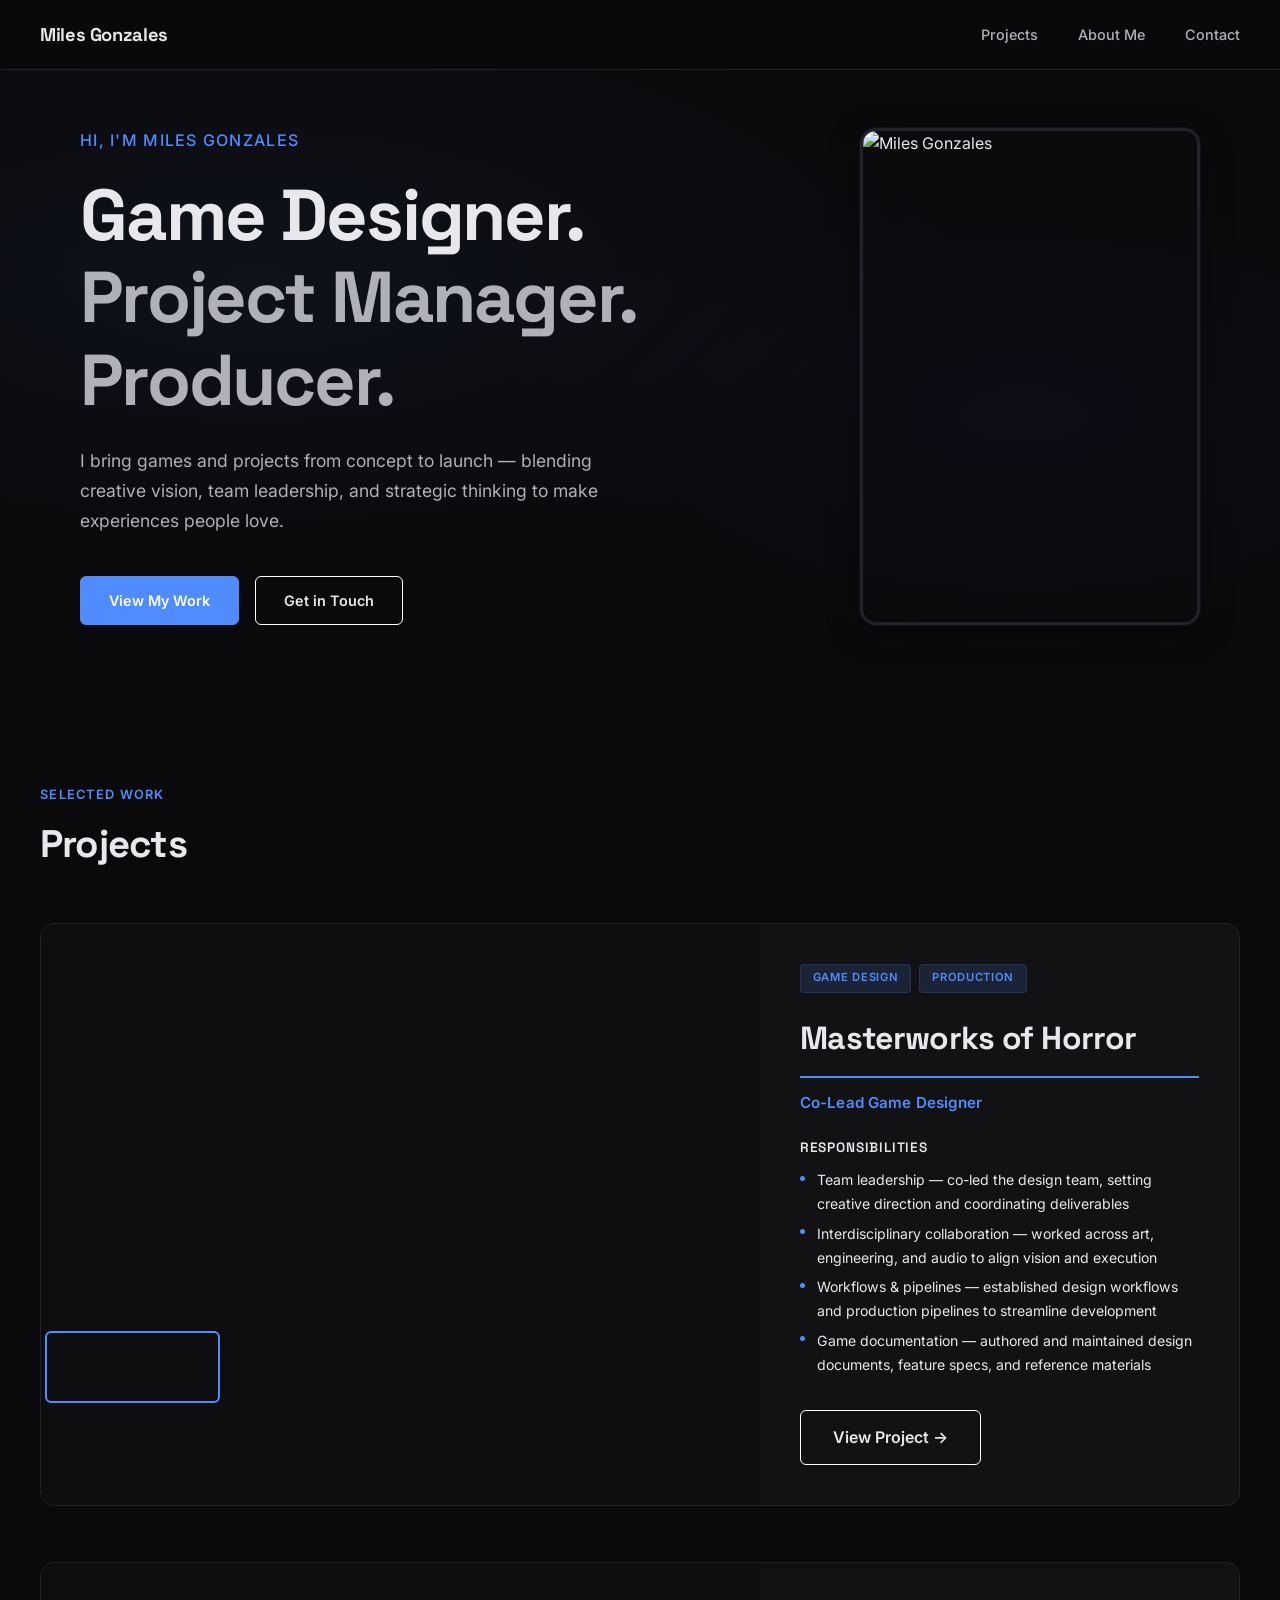
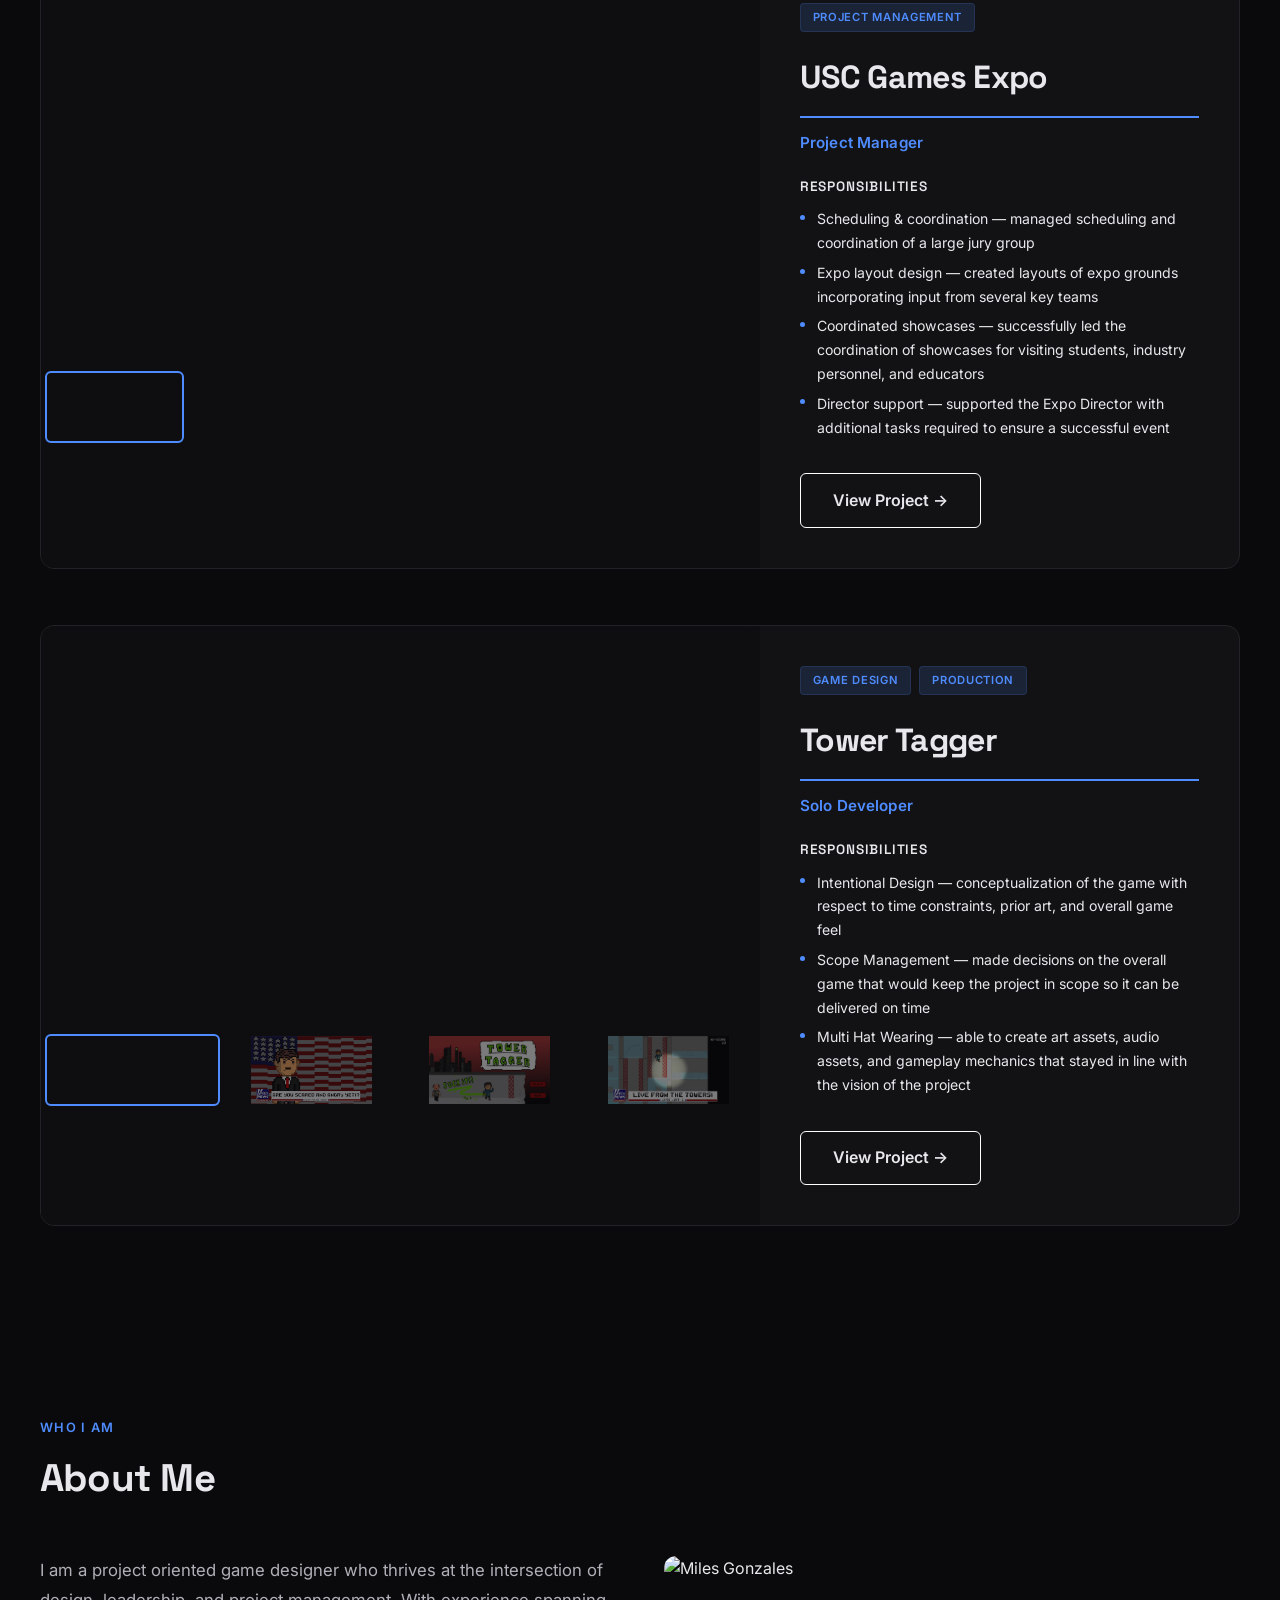
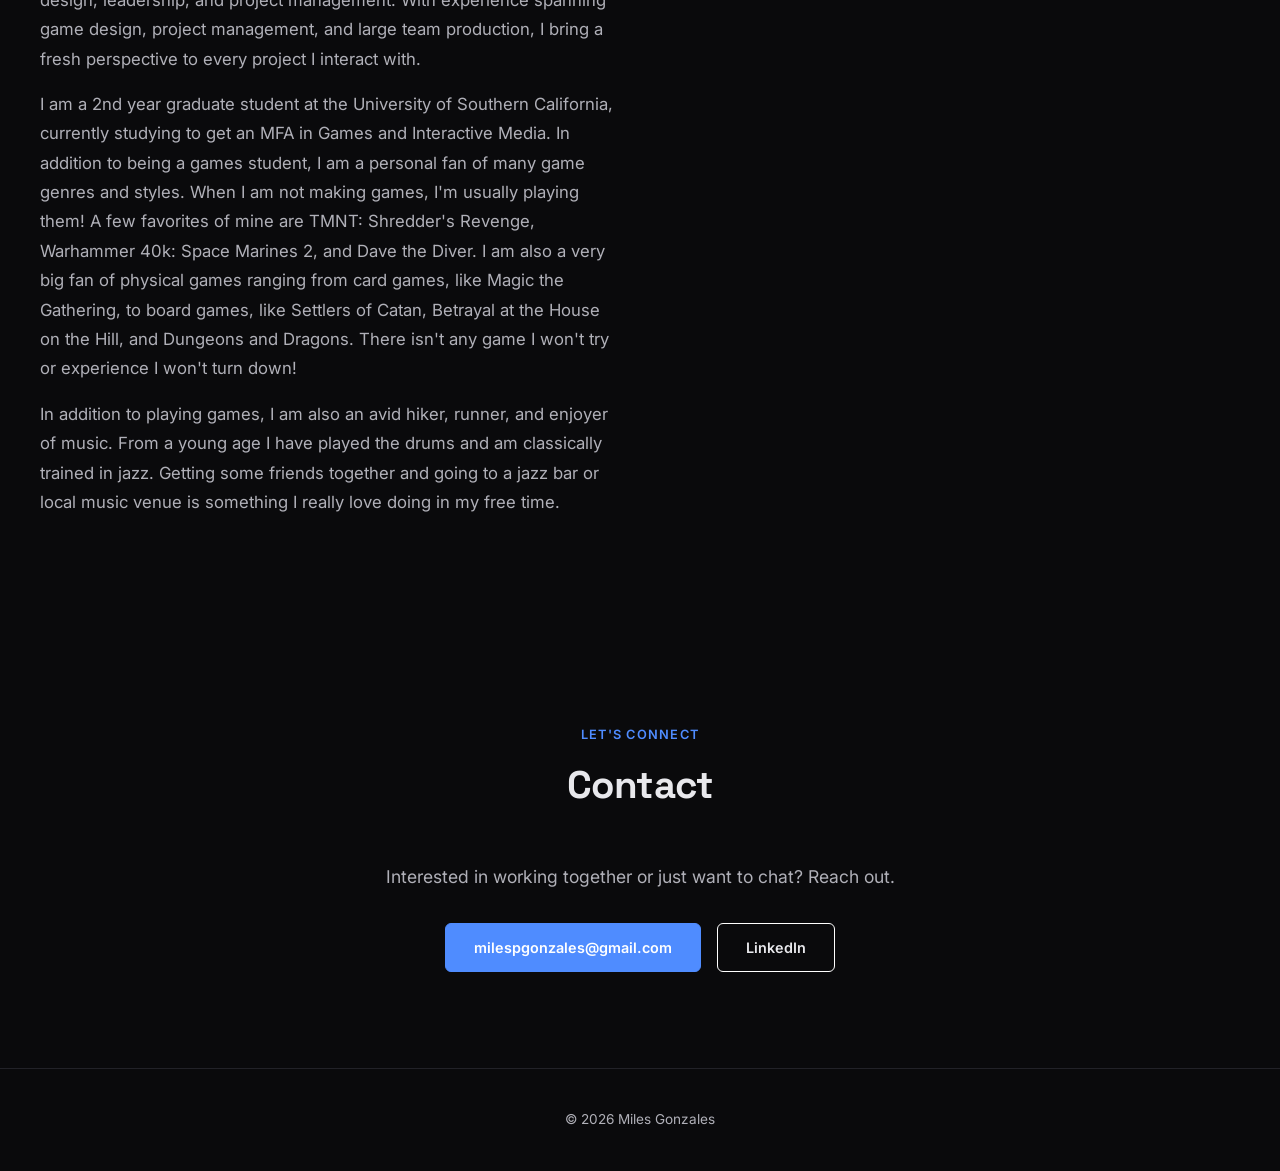
==== index.html @ 7f405ecf "tower tagger and about me update." ====
<!DOCTYPE html>
<html lang="en">
<head>
  <meta charset="UTF-8">
  <meta name="viewport" content="width=device-width, initial-scale=1.0">
  <title>Miles Gonzales | Game Designer &middot; Project Manager &middot; Producer</title>
  <link rel="stylesheet" href="styles.css">
  <link rel="preconnect" href="https://fonts.googleapis.com">
  <link rel="preconnect" href="https://fonts.gstatic.com" crossorigin>
  <link href="https://fonts.googleapis.com/css2?family=Inter:wght@400;500;600;700&family=Space+Grotesk:wght@500;700&display=swap" rel="stylesheet">
</head>
<body>
  <nav class="navbar">
    <a href="index.html" class="nav-logo">Miles Gonzales</a>
    <ul class="nav-links">
      <li><a href="#projects">Projects</a></li>
      <li><a href="#about">About Me</a></li>
      <li><a href="#contact">Contact</a></li>
    </ul>
    <button class="nav-toggle" aria-label="Toggle menu">
      <span></span><span></span><span></span>
    </button>
  </nav>

  <!-- ── Hero ── -->
  <section class="hero">
    <div class="hero-backdrop"></div>
    <div class="hero-content">
      <div class="hero-inner">
        <div class="hero-text">
          <p class="hero-greeting">Hi, I'm Miles Gonzales</p>
          <h1 class="hero-title">
            <span class="hero-line">Game Designer.</span>
            <span class="hero-line">Project Manager.</span>
            <span class="hero-line">Producer.</span>
          </h1>
          <p class="hero-subtitle">I bring games and projects from concept to launch &mdash; blending creative vision, team leadership, and strategic thinking to make experiences people love.</p>
          <div class="hero-cta">
            <a href="#projects" class="btn btn-primary">View My Work</a>
            <a href="#contact" class="btn btn-outline">Get in Touch</a>
          </div>
        </div>
        <div class="hero-headshot">
          <img src="Resources/Headshot.JPEG" alt="Miles Gonzales">
        </div>
      </div>
    </div>
  </section>

  <!-- ── Projects ── -->
  <section id="projects" class="section">
    <h2 class="section-label">Selected Work</h2>
    <h3 class="section-title">Projects</h3>

    <div class="project-list">

      <!-- Project 1 -->
      <div class="project-card">
        <div class="project-gallery">
          <div class="gallery-main">
            <div class="main-image active" style="background-image: url('Resources/Masterworks%20of%20Horror/Screenshot%201.png');"></div>
            <div class="main-image" style="background-image: url('Resources/Masterworks%20of%20Horror/Choose%20Your%20Author.png');"></div>
            <div class="main-image" style="background-image: url('Resources/Masterworks%20of%20Horror/Craft%20Your%20Masterwork.png');"></div>
            <div class="main-image" style="background-image: url('Resources/Masterworks%20of%20Horror/Card%20Viewer%20Gif.gif');"></div>
          </div>
          <div class="gallery-thumbs">
            <button class="gallery-thumb active" data-img="0" style="background-image: url('Resources/Masterworks%20of%20Horror/Screenshot%201.png');"></button>
            <button class="gallery-thumb" data-img="1" style="background-image: url('Resources/Masterworks%20of%20Horror/Choose%20Your%20Author.png');"></button>
            <button class="gallery-thumb" data-img="2" style="background-image: url('Resources/Masterworks%20of%20Horror/Craft%20Your%20Masterwork.png');"></button>
            <button class="gallery-thumb" data-img="3" style="background-image: url('Resources/Masterworks%20of%20Horror/Card%20Viewer%20Gif.gif');"></button>
          </div>
        </div>
        <div class="project-info">
          <div class="project-tags">
            <span class="project-tag">Game Design</span>
            <span class="project-tag">Production</span>
          </div>
          <h4>Masterworks of Horror</h4>
          <p class="project-role">Co-Lead Game Designer</p>
          <h5>Responsibilities</h5>
          <ul>
            <li>Team leadership &mdash; co-led the design team, setting creative direction and coordinating deliverables</li>
            <li>Interdisciplinary collaboration &mdash; worked across art, engineering, and audio to align vision and execution</li>
            <li>Workflows &amp; pipelines &mdash; established design workflows and production pipelines to streamline development</li>
            <li>Game documentation &mdash; authored and maintained design documents, feature specs, and reference materials</li>
          </ul>
          <a href="pages/project1.html" class="btn btn-outline btn-sm">View Project &rarr;</a>
        </div>
      </div>

      <!-- Project 2 -->
      <div class="project-card">
        <div class="project-gallery">
          <div class="gallery-main">
            <div class="main-image active" style="background-image: url('Resources/USC%20Games%20Expo/Preview%20Project%20Photos/Expo%201.gif');"></div>
            <div class="main-image" style="background-image: url('Resources/USC%20Games%20Expo/Preview%20Project%20Photos/Expo%202.gif');"></div>
            <div class="main-image" style="background-image: url('Resources/USC%20Games%20Expo/Preview%20Project%20Photos/gamer.jpg');"></div>
            <div class="main-image" style="background-image: url('Resources/USC%20Games%20Expo/Preview%20Project%20Photos/Richard%20MFA.jpg');"></div>
            <div class="main-image" style="background-image: url('Resources/USC%20Games%20Expo/Preview%20Project%20Photos/Norris%20Talk.jpg');"></div>
          </div>
          <div class="gallery-thumbs">
            <button class="gallery-thumb active" data-img="0" style="background-image: url('Resources/USC%20Games%20Expo/Preview%20Project%20Photos/Expo%201.gif');"></button>
            <button class="gallery-thumb" data-img="1" style="background-image: url('Resources/USC%20Games%20Expo/Preview%20Project%20Photos/Expo%202.gif');"></button>
            <button class="gallery-thumb" data-img="2" style="background-image: url('Resources/USC%20Games%20Expo/Preview%20Project%20Photos/gamer.jpg');"></button>
            <button class="gallery-thumb" data-img="3" style="background-image: url('Resources/USC%20Games%20Expo/Preview%20Project%20Photos/Richard%20MFA.jpg');"></button>
            <button class="gallery-thumb" data-img="4" style="background-image: url('Resources/USC%20Games%20Expo/Preview%20Project%20Photos/Norris%20Talk.jpg');"></button>
          </div>
        </div>
        <div class="project-info">
          <div class="project-tags">
            <span class="project-tag">Project Management</span>
          </div>
          <h4>USC Games Expo</h4>
          <p class="project-role">Project Manager</p>
          <h5>Responsibilities</h5>
          <ul>
            <li>Scheduling &amp; coordination &mdash; managed scheduling and coordination of a large jury group</li>
            <li>Expo layout design &mdash; created layouts of expo grounds incorporating input from several key teams</li>
            <li>Coordinated showcases &mdash; successfully led the coordination of showcases for visiting students, industry personnel, and educators</li>
            <li>Director support &mdash; supported the Expo Director with additional tasks required to ensure a successful event</li>
          </ul>
          <a href="pages/project2.html" class="btn btn-outline btn-sm">View Project &rarr;</a>
        </div>
      </div>

      <!-- Project 3 -->
      <div class="project-card">
        <div class="project-gallery">
          <div class="gallery-main">
            <div class="main-image active" style="background-image: url('Resources/Tower%20Tagger/Graffiti%20Clip.gif');"></div>
            <div class="main-image" style="background-image: url('Resources/Tower%20Tagger/Ferx%20News.gif');"></div>
            <div class="main-image" style="background-image: url('Resources/Tower%20Tagger/Main%20Menu.png');"></div>
            <div class="main-image" style="background-image: url('Resources/Tower%20Tagger/Jumping.png');"></div>
          </div>
          <div class="gallery-thumbs">
            <button class="gallery-thumb active" data-img="0" style="background-image: url('Resources/Tower%20Tagger/Graffiti%20Clip.gif');"></button>
            <button class="gallery-thumb" data-img="1" style="background-image: url('Resources/Tower%20Tagger/Ferx%20News.gif');"></button>
            <button class="gallery-thumb" data-img="2" style="background-image: url('Resources/Tower%20Tagger/Main%20Menu.png');"></button>
            <button class="gallery-thumb" data-img="3" style="background-image: url('Resources/Tower%20Tagger/Jumping.png');"></button>
          </div>
        </div>
        <div class="project-info">
          <div class="project-tags">
            <span class="project-tag">Game Design</span>
            <span class="project-tag">Production</span>
          </div>
          <h4>Tower Tagger</h4>
          <p class="project-role">Solo Developer</p>
          <h5>Responsibilities</h5>
          <ul>
            <li>Intentional Design &mdash; conceptualization of the game with respect to time constraints, prior art, and overall game feel</li>
            <li>Scope Management &mdash; made decisions on the overall game that would keep the project in scope so it can be delivered on time</li>
            <li>Multi Hat Wearing &mdash; able to create art assets, audio assets, and gameplay mechanics that stayed in line with the vision of the project</li>
          </ul>
          <a href="pages/project3.html" class="btn btn-outline btn-sm">View Project &rarr;</a>
        </div>
      </div>



    </div>
  </section>

  <!-- ── About ── -->
  <section id="about" class="section">
    <h2 class="section-label">Who I Am</h2>
    <h3 class="section-title">About Me</h3>
    <div class="about-grid">
      <div class="about-text">
        <p>I am a project oriented game designer who thrives at the intersection of design, leadership, and project management. With experience spanning game design, project management, and large team production, I bring a fresh perspective to every project I interact with.</p>
        <p>I am a 2nd year graduate student at the University of Southern California, currently studying to get an MFA in Games and Interactive Media. In addition to being a games student, I am a personal fan of many game genres and styles. When I am not making games, I'm usually playing them! A few favorites of mine are TMNT: Shredder's Revenge, Warhammer 40k: Space Marines 2, and Dave the Diver. I am also a very big fan of physical games ranging from card games, like Magic the Gathering, to board games, like Settlers of Catan, Betrayal at the House on the Hill, and Dungeons and Dragons. There isn't any game I won't try or experience I won't turn down!</p>
        <p>In addition to playing games, I am also an avid hiker, runner, and enjoyer of music. From a young age I have played the drums and am classically trained in jazz. Getting some friends together and going to a jazz bar or local music venue is something I really love doing in my free time.</p>
      </div>
      <div class="about-photo">
        <img src="Headshot.jpg" alt="Miles Gonzales">
      </div>
    </div>
  </section>

  <!-- ── Contact ── -->
  <section id="contact" class="section section-contact">
    <h2 class="section-label">Let's Connect</h2>
    <h3 class="section-title">Contact</h3>
    <p class="contact-text">Interested in working together or just want to chat? Reach out.</p>
    <div class="contact-links">
      <a href="mailto:milespgonzales@gmail.com" class="btn btn-primary">milespgonzales@gmail.com</a>
      <a href="https://linkedin.com/" class="btn btn-outline" target="_blank" rel="noopener">LinkedIn</a>
    </div>
  </section>

  <footer class="footer">
    <p>&copy; 2026 Miles Gonzales</p>
  </footer>

  <script src="script.js"></script>
</body>
</html>
---- styles.css ----
*,
*::before,
*::after {
  margin: 0;
  padding: 0;
  box-sizing: border-box;
}

:root {
  --bg: #0a0a0c;
  --surface: #121215;
  --surface-light: #1a1a1f;
  --border: #222228;
  --text: #e8e8ec;
  --text-muted: #b0b0b8;
  --accent: #4f8cff;
  --accent-hover: #6fa0ff;
  --accent-glow: rgba(79, 140, 255, 0.15);
  --font-body: 'Inter', -apple-system, BlinkMacSystemFont, "Segoe UI", sans-serif;
  --font-display: 'Space Grotesk', 'Inter', sans-serif;
}

html {
  scroll-behavior: smooth;
}

body {
  font-family: var(--font-body);
  background: var(--bg);
  color: var(--text);
  line-height: 1.6;
  overflow-x: hidden;
}

/* ── Navbar ── */
.navbar {
  display: flex;
  align-items: center;
  justify-content: space-between;
  padding: 1.25rem 2.5rem;
  background: rgba(10, 10, 12, 0.85);
  backdrop-filter: blur(16px);
  -webkit-backdrop-filter: blur(16px);
  border-bottom: 1px solid var(--border);
  position: fixed;
  top: 0;
  left: 0;
  right: 0;
  z-index: 100;
}

.nav-logo {
  font-family: var(--font-display);
  font-size: 1.15rem;
  font-weight: 700;
  color: var(--text);
  text-decoration: none;
  letter-spacing: -0.02em;
}

.nav-links {
  display: flex;
  list-style: none;
  gap: 2.5rem;
}

.nav-links a {
  color: var(--text-muted);
  text-decoration: none;
  font-size: 0.9rem;
  font-weight: 500;
  transition: color 0.2s;
}

.nav-links a:hover {
  color: var(--text);
}

.nav-toggle {
  display: none;
  flex-direction: column;
  gap: 5px;
  background: none;
  border: none;
  cursor: pointer;
  padding: 4px;
}

.nav-toggle span {
  display: block;
  width: 22px;
  height: 2px;
  background: var(--text);
  border-radius: 2px;
  transition: transform 0.3s, opacity 0.3s;
}

/* ── Hero ── */
.hero {
  position: relative;
  min-height: 60vh;
  display: flex;
  align-items: center;
  justify-content: center;
  padding: 8rem 2.5rem 4rem;
  overflow: hidden;
}

.hero-backdrop {
  position: absolute;
  inset: 0;
  background:
    radial-gradient(ellipse 80% 60% at 20% 40%, rgba(79, 140, 255, 0.06) 0%, transparent 70%),
    radial-gradient(ellipse 60% 50% at 80% 60%, rgba(120, 80, 255, 0.04) 0%, transparent 70%);
  pointer-events: none;
}

.hero-content {
  position: relative;
  max-width: 1400px;
  width: 100%;
  padding: 0 2.5rem;
}

.hero-inner {
  display: flex;
  align-items: center;
  gap: 3.5rem;
}

.hero-text {
  flex: 1;
}

.hero-headshot {
  flex-shrink: 0;
  width: 340px;
  align-self: stretch;
  border-radius: 16px;
  overflow: hidden;
  border: 3px solid var(--border);
  box-shadow: 0 8px 32px rgba(0, 0, 0, 0.4), 0 0 0 1px rgba(79, 140, 255, 0.1);
  opacity: 0;
  transform: scale(0.9);
  animation: fadeUp 0.6s ease forwards 0.8s;
}

.hero-headshot img {
  width: 100%;
  height: 100%;
  object-fit: cover;
}

.hero-greeting {
  font-size: 1rem;
  font-weight: 500;
  color: var(--accent);
  letter-spacing: 0.08em;
  text-transform: uppercase;
  margin-bottom: 1.25rem;
  opacity: 0;
  transform: translateY(20px);
  animation: fadeUp 0.6s ease forwards 0.2s;
}

.hero-title {
  font-family: var(--font-display);
  font-size: clamp(2.5rem, 6vw, 4.5rem);
  font-weight: 700;
  line-height: 1.15;
  letter-spacing: -0.03em;
  margin-bottom: 1.5rem;
}

.hero-line {
  display: block;
  opacity: 0;
  transform: translateY(30px);
  animation: fadeUp 0.6s ease forwards;
}

.hero-line:nth-child(1) { animation-delay: 0.4s; }
.hero-line:nth-child(2) { animation-delay: 0.55s; color: var(--text-muted); }
.hero-line:nth-child(3) { animation-delay: 0.7s; color: var(--text-muted); }

.hero-subtitle {
  font-size: 1.1rem;
  color: var(--text-muted);
  max-width: 540px;
  line-height: 1.7;
  margin-bottom: 2.5rem;
  opacity: 0;
  transform: translateY(20px);
  animation: fadeUp 0.6s ease forwards 0.9s;
}

.hero-cta {
  display: flex;
  gap: 1rem;
  flex-wrap: wrap;
  opacity: 0;
  transform: translateY(20px);
  animation: fadeUp 0.6s ease forwards 1.1s;
}

.hero-scroll-hint {
  display: none;
}

.scroll-line {
  width: 1px;
  height: 40px;
  background: linear-gradient(to bottom, var(--text-muted), transparent);
  animation: scrollPulse 2s ease-in-out infinite;
}

@keyframes fadeUp {
  to { opacity: 1; transform: translateY(0); }
}

@keyframes fadeIn {
  to { opacity: 1; }
}

@keyframes scrollPulse {
  0%, 100% { opacity: 0.4; }
  50% { opacity: 1; }
}

/* ── Buttons ── */
.btn {
  display: inline-block;
  padding: 0.75rem 1.75rem;
  font-size: 0.9rem;
  font-weight: 600;
  font-family: var(--font-body);
  text-decoration: none;
  border-radius: 6px;
  transition: all 0.25s ease;
  cursor: pointer;
}

.btn-primary {
  background: var(--accent);
  color: #fff;
  border: 1px solid var(--accent);
}

.btn-primary:hover {
  background: var(--accent-hover);
  box-shadow: 0 4px 24px var(--accent-glow);
}

.btn-outline {
  background: transparent;
  color: var(--text);
  border: 1px solid #fff;
}

.btn-outline:hover {
  border-color: var(--accent);
  background: var(--accent);
  color: #fff;
}

/* ── Sections ── */
.section {
  max-width: 1400px;
  margin: 0 auto;
  padding: 6rem 2.5rem;
}

.section-label {
  font-size: 0.8rem;
  font-weight: 600;
  color: var(--accent);
  letter-spacing: 0.1em;
  text-transform: uppercase;
  margin-bottom: 0.5rem;
}

.section-title {
  font-family: var(--font-display);
  font-size: clamp(1.75rem, 3vw, 2.5rem);
  font-weight: 700;
  letter-spacing: -0.02em;
  margin-bottom: 3rem;
}

/* ── Projects ── */
.project-list {
  display: flex;
  flex-direction: column;
  gap: 3.5rem;
}

.project-card {
  display: grid;
  grid-template-columns: 3fr 2fr;
  gap: 0;
  background: var(--surface);
  border: 1px solid var(--border);
  border-radius: 14px;
  overflow: hidden;
  transition: border-color 0.35s ease, box-shadow 0.35s ease;
}

.project-card:hover {
  border-color: rgba(79, 140, 255, 0.2);
  box-shadow: 0 12px 40px rgba(0, 0, 0, 0.3);
}

/* Gallery: large image on top, horizontal thumbs below */
.project-gallery {
  display: flex;
  flex-direction: column;
  gap: 4px;
  padding: 4px;
  background: #0e0e11;
}

.gallery-main {
  position: relative;
  aspect-ratio: 16 / 9;
  border-radius: 8px;
  overflow: hidden;
}

.main-image {
  position: absolute;
  inset: 0;
  opacity: 0;
  transition: opacity 0.35s ease;
  background-size: contain;
  background-position: center;
  background-repeat: no-repeat;
  background-color: #0e0e11;
}

.main-image.active {
  opacity: 1;
}

.gallery-thumbs {
  display: flex;
  flex-direction: row;
  gap: 4px;
  height: 72px;
}

.gallery-thumb {
  flex: 1;
  border: 2px solid transparent;
  border-radius: 6px;
  cursor: pointer;
  transition: border-color 0.2s, opacity 0.2s;
  opacity: 0.45;
  background-size: contain;
  background-position: center;
  background-repeat: no-repeat;
  background-color: #0e0e11;
}

.gallery-thumb:hover {
  opacity: 0.75;
}

.gallery-thumb.active {
  border-color: var(--accent);
  opacity: 1;
}

/* Project info panel */
.project-tag {
  display: inline-block;
  padding: 0.3rem 0.75rem;
  font-size: 0.7rem;
  font-weight: 600;
  text-transform: uppercase;
  letter-spacing: 0.06em;
  color: var(--accent);
  background: var(--accent-glow);
  border: 1px solid rgba(79, 140, 255, 0.15);
  border-radius: 4px;
  align-self: flex-start;
}

.project-tags {
  display: flex;
  gap: 0.5rem;
  margin-bottom: 1.25rem;
}

.project-info {
  padding: 2.5rem 2.5rem;
  display: flex;
  flex-direction: column;
  justify-content: center;
}

.project-info h4 {
  font-family: var(--font-display);
  font-size: 2rem;
  font-weight: 700;
  margin-bottom: 0.75rem;
  letter-spacing: -0.02em;
  padding-bottom: 0.75rem;
  border-bottom: 2px solid var(--accent);
  display: inline-block;
}

.project-info p {
  color: var(--text-muted);
  font-size: 0.95rem;
  line-height: 1.75;
  margin-bottom: 1.25rem;
}

.project-role {
  color: var(--accent) !important;
  font-weight: 600;
  font-size: 1.1rem;
  margin-bottom: 1.25rem;
  letter-spacing: 0.01em;
}

.project-info h5 {
  font-family: var(--font-display);
  font-size: 0.85rem;
  font-weight: 600;
  text-transform: uppercase;
  letter-spacing: 0.06em;
  color: var(--text);
  margin-bottom: 0.6rem;
}

.project-info ul {
  list-style: none;
  margin-bottom: 1.75rem;
}

.project-info ul li {
  position: relative;
  padding-left: 1.1rem;
  color: var(--text);
  font-size: 0.88rem;
  line-height: 1.7;
  margin-bottom: 0.35rem;
}

.project-info ul li::before {
  content: '';
  position: absolute;
  left: 0;
  top: 0.55em;
  width: 5px;
  height: 5px;
  border-radius: 50%;
  background: var(--accent);
}

.btn-sm {
  padding: 0.85rem 2rem;
  font-size: 1rem;
  align-self: flex-start;
}

/* ── About ── */
.about-grid {
  display: grid;
  grid-template-columns: 1fr 1fr;
  gap: 3rem;
  align-items: stretch;
}
.about-photo {
  position: relative;
  overflow: hidden;
  border-radius: 12px;
}
.about-photo img {
  position: absolute;
  top: 0;
  left: 0;
  width: 100%;
  height: 100%;
  object-fit: cover;
}

.about-text p {
  color: var(--text-muted);
  font-size: 1.05rem;
  line-height: 1.75;
  margin-bottom: 1rem;
}

.about-disciplines {
  display: flex;
  flex-direction: column;
  gap: 1.5rem;
}

.discipline {
  padding: 1.25rem 1.5rem;
  background: var(--surface);
  border: 1px solid var(--border);
  border-radius: 10px;
  transition: border-color 0.25s;
}

.discipline:hover {
  border-color: rgba(79, 140, 255, 0.25);
}

.discipline h4 {
  font-family: var(--font-display);
  font-size: 1rem;
  font-weight: 700;
  margin-bottom: 0.4rem;
  color: var(--text);
}

.discipline p {
  color: var(--text-muted);
  font-size: 0.85rem;
  line-height: 1.6;
}

/* ── Contact ── */
.section-contact {
  text-align: center;
}

.contact-text {
  color: var(--text-muted);
  font-size: 1.1rem;
  margin-bottom: 2rem;
}

.contact-links {
  display: flex;
  gap: 1rem;
  justify-content: center;
  flex-wrap: wrap;
}

/* ── Footer ── */
.footer {
  text-align: center;
  padding: 2.5rem;
  color: var(--text-muted);
  border-top: 1px solid var(--border);
  font-size: 0.85rem;
}

/* ── Scroll reveal ── */
.reveal {
  opacity: 0;
  transform: translateY(32px);
  transition: opacity 0.7s ease, transform 0.7s ease;
}

.reveal.visible {
  opacity: 1;
  transform: translateY(0);
}

/* ── Responsive ── */
@media (max-width: 768px) {
  .navbar {
    padding: 1rem 1.5rem;
  }

  .nav-links {
    display: none;
    position: absolute;
    top: 100%;
    left: 0;
    right: 0;
    flex-direction: column;
    background: rgba(10, 10, 12, 0.95);
    backdrop-filter: blur(16px);
    padding: 1.5rem;
    gap: 1.25rem;
    border-bottom: 1px solid var(--border);
  }

  .nav-links.open {
    display: flex;
  }

  .nav-toggle {
    display: flex;
  }

  .hero {
    padding: 7rem 1.5rem 3rem;
    min-height: 50vh;
  }

  .hero-inner {
    flex-direction: column-reverse;
    gap: 2rem;
    text-align: center;
  }

  .hero-headshot {
    width: 100%;
    height: 240px;
  }

  .hero-cta {
    justify-content: center;
  }

  .hero-subtitle {
    font-size: 1rem;
  }

  .section {
    padding: 4rem 1.5rem;
  }

  .project-card {
    grid-template-columns: 1fr;
  }

  .gallery-main {
    aspect-ratio: 16 / 9;
  }

  .gallery-thumbs {
    height: 56px;
  }

  .project-info {
    padding: 1.5rem;
  }

  .project-info h4 {
    font-size: 1.35rem;
  }

  .about-grid {
    grid-template-columns: 1fr;
    gap: 2rem;
  }

  .hero-scroll-hint {
    display: none;
  }
}
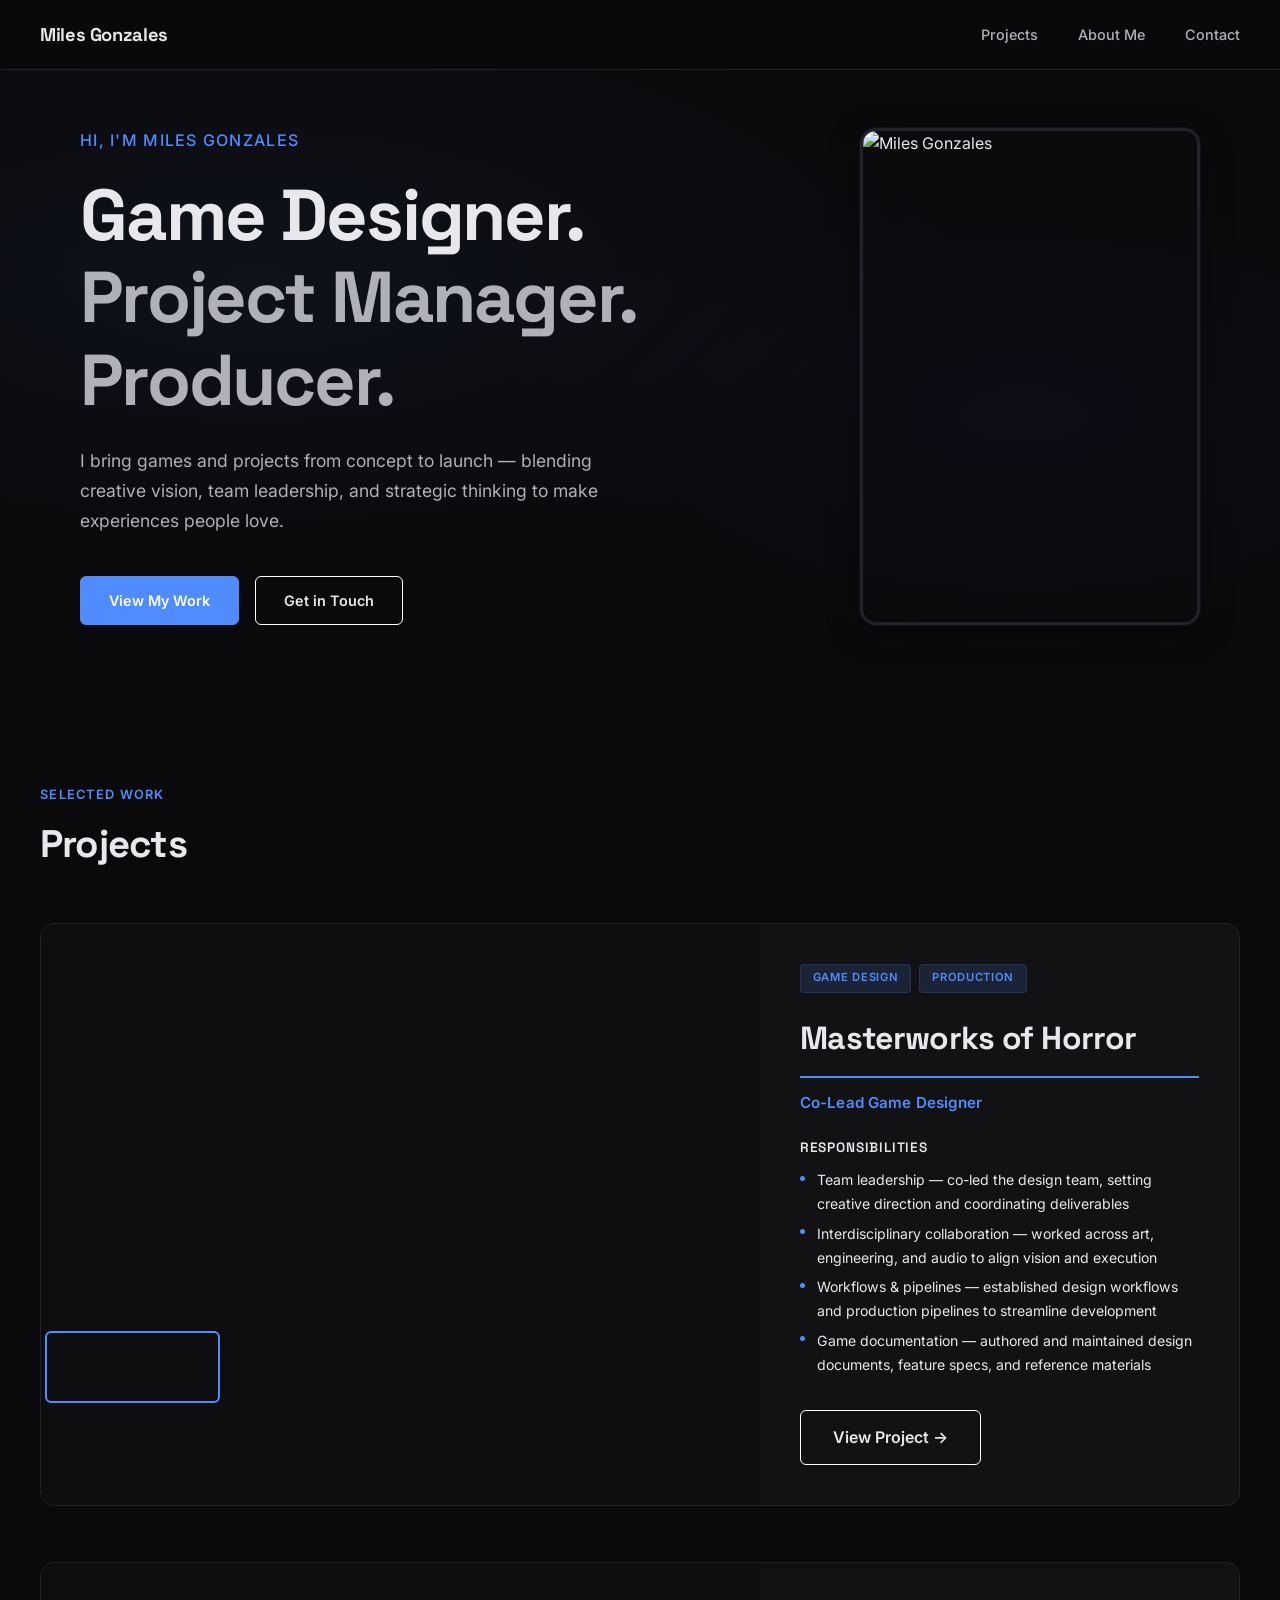
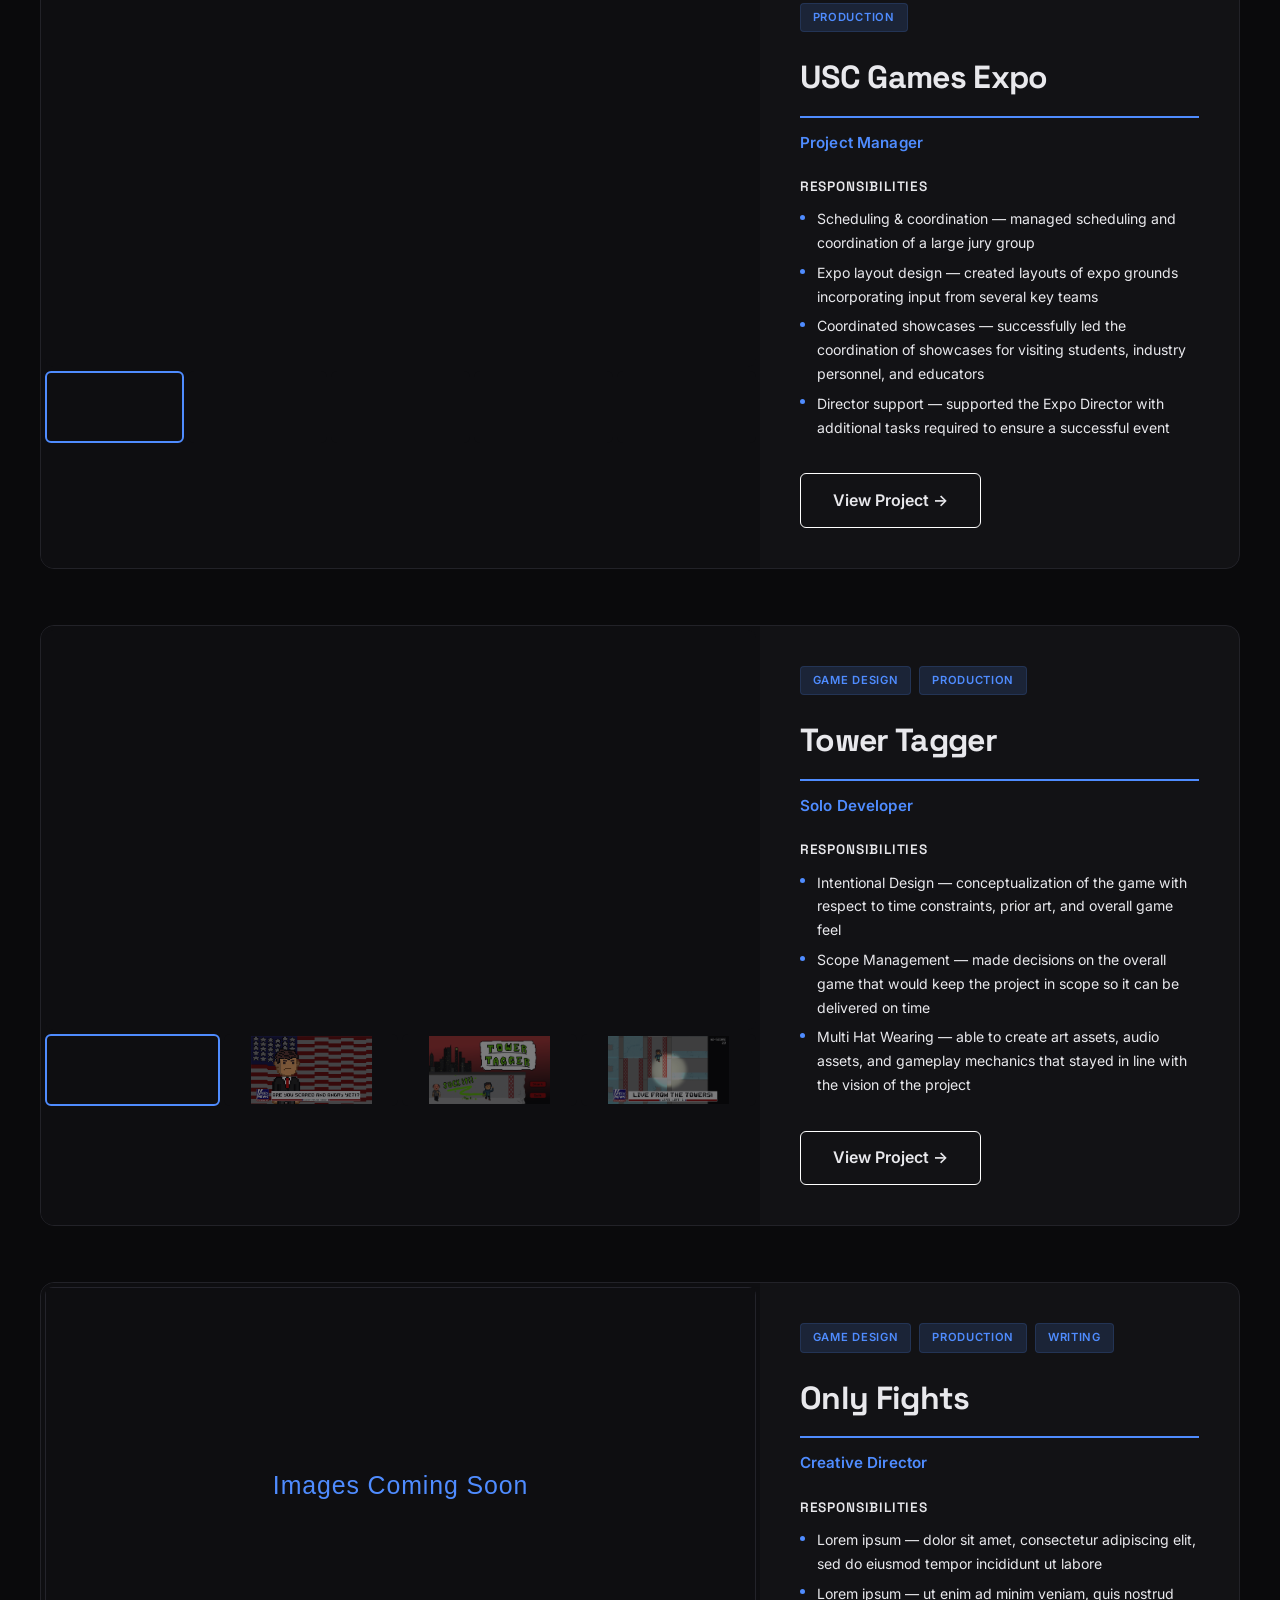
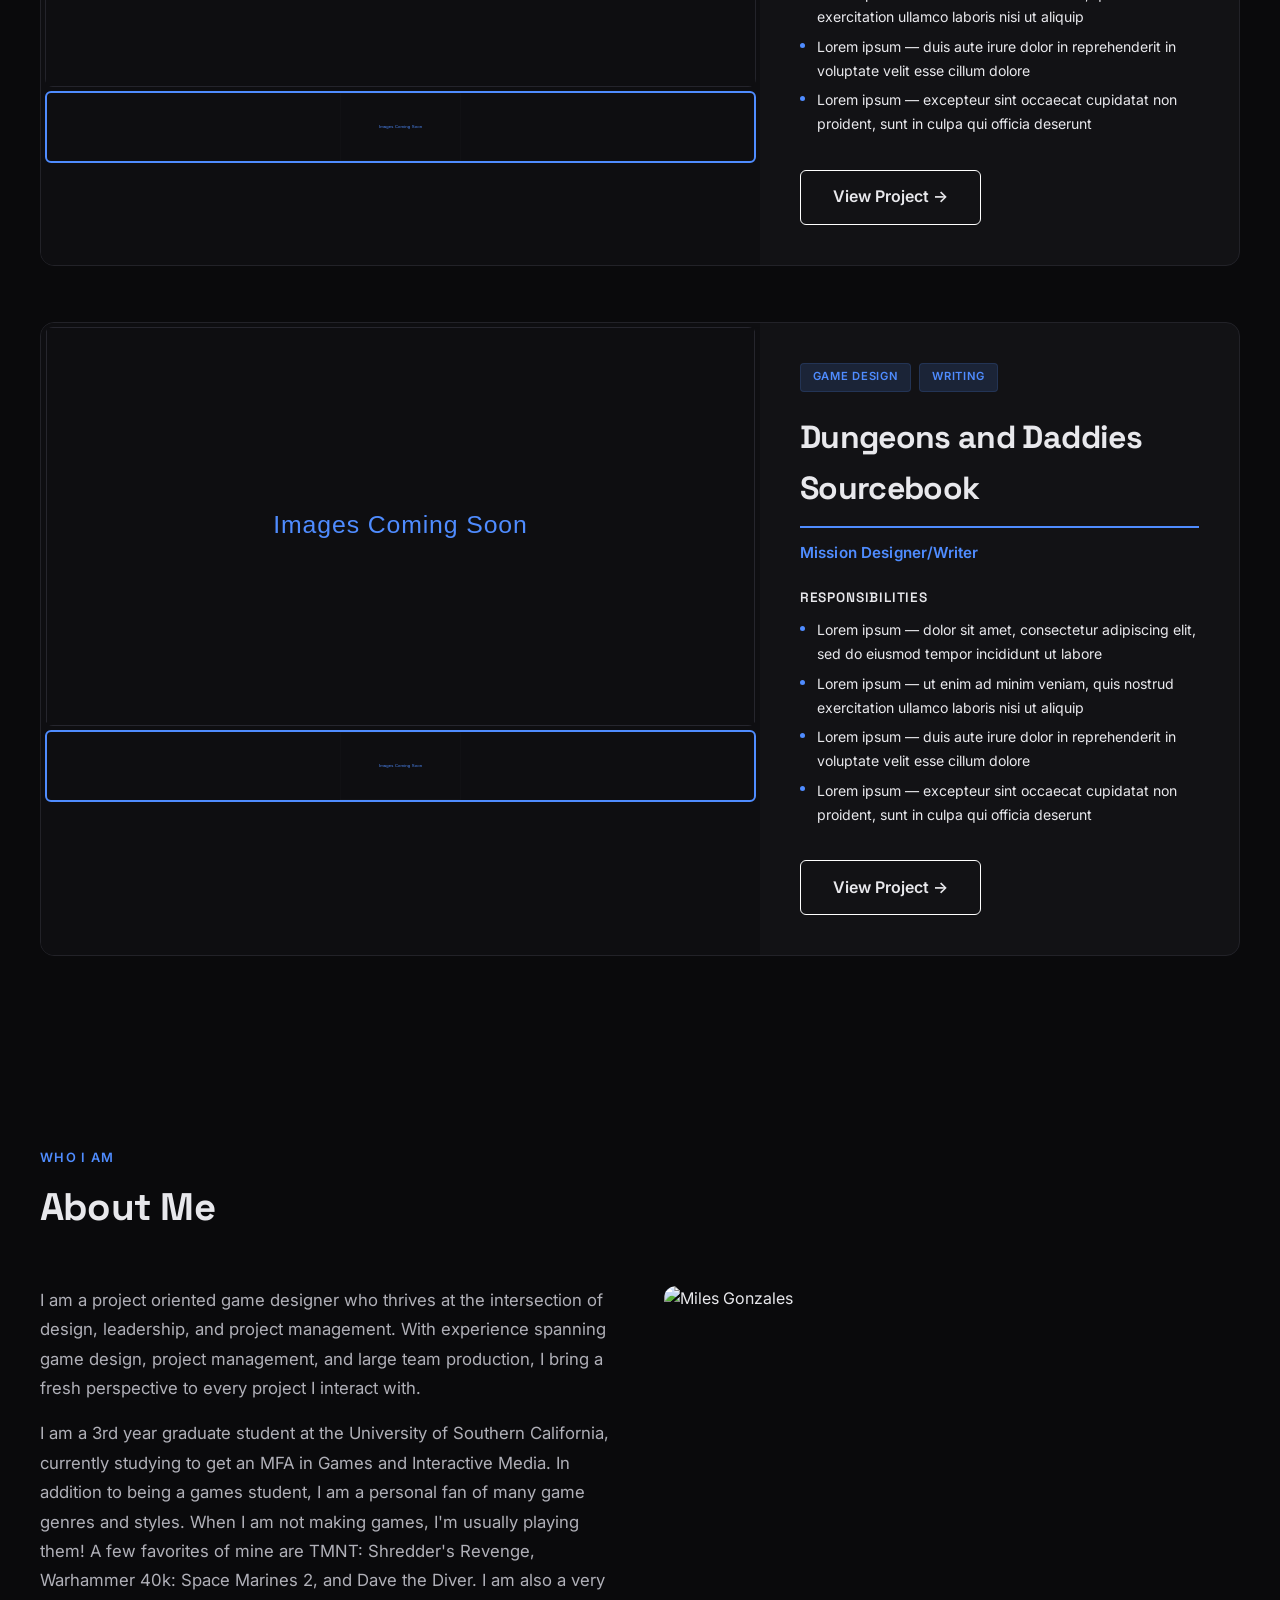
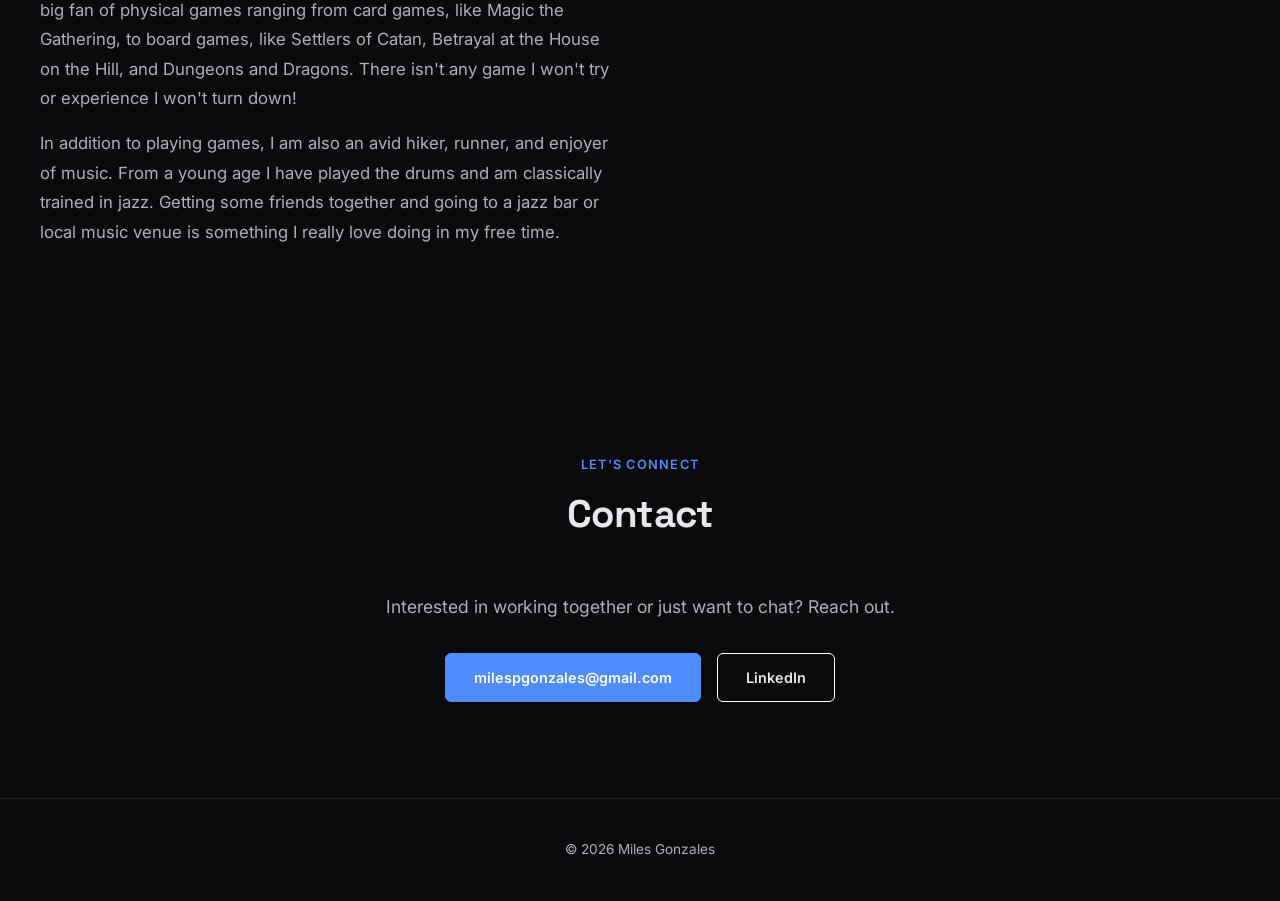
==== commit fe5ad5cf: "Added new placeholder slots" ====
--- a/index.html
+++ b/index.html
@@ -108,7 +108,7 @@
         </div>
         <div class="project-info">
           <div class="project-tags">
-            <span class="project-tag">Project Management</span>
+            <span class="project-tag">Production</span>
           </div>
           <h4>USC Games Expo</h4>
           <p class="project-role">Project Manager</p>
@@ -156,7 +156,62 @@
         </div>
       </div>
 
-
+      <!-- Project 4 -->
+      <div class="project-card">
+        <div class="project-gallery">
+          <div class="gallery-main">
+            <div class="main-image active" style="background-image: url('Resources/Placeholder/coming-soon.svg');"></div>
+          </div>
+          <div class="gallery-thumbs">
+            <button class="gallery-thumb active" data-img="0" style="background-image: url('Resources/Placeholder/coming-soon.svg');"></button>
+          </div>
+        </div>
+        <div class="project-info">
+          <div class="project-tags">
+            <span class="project-tag">Game Design</span>
+            <span class="project-tag">Production</span>
+            <span class="project-tag">Writing</span>
+          </div>
+          <h4>Only Fights</h4>
+          <p class="project-role">Creative Director</p>
+          <h5>Responsibilities</h5>
+          <ul>
+            <li>Lorem ipsum &mdash; dolor sit amet, consectetur adipiscing elit, sed do eiusmod tempor incididunt ut labore</li>
+            <li>Lorem ipsum &mdash; ut enim ad minim veniam, quis nostrud exercitation ullamco laboris nisi ut aliquip</li>
+            <li>Lorem ipsum &mdash; duis aute irure dolor in reprehenderit in voluptate velit esse cillum dolore</li>
+            <li>Lorem ipsum &mdash; excepteur sint occaecat cupidatat non proident, sunt in culpa qui officia deserunt</li>
+          </ul>
+          <a href="pages/project4.html" class="btn btn-outline btn-sm">View Project &rarr;</a>
+        </div>
+      </div>
+
+      <!-- Project 5 -->
+      <div class="project-card">
+        <div class="project-gallery">
+          <div class="gallery-main">
+            <div class="main-image active" style="background-image: url('Resources/Placeholder/coming-soon.svg');"></div>
+          </div>
+          <div class="gallery-thumbs">
+            <button class="gallery-thumb active" data-img="0" style="background-image: url('Resources/Placeholder/coming-soon.svg');"></button>
+          </div>
+        </div>
+        <div class="project-info">
+          <div class="project-tags">
+            <span class="project-tag">Game Design</span>
+            <span class="project-tag">Writing</span>
+          </div>
+          <h4>Dungeons and Daddies Sourcebook</h4>
+          <p class="project-role">Mission Designer/Writer</p>
+          <h5>Responsibilities</h5>
+          <ul>
+            <li>Lorem ipsum &mdash; dolor sit amet, consectetur adipiscing elit, sed do eiusmod tempor incididunt ut labore</li>
+            <li>Lorem ipsum &mdash; ut enim ad minim veniam, quis nostrud exercitation ullamco laboris nisi ut aliquip</li>
+            <li>Lorem ipsum &mdash; duis aute irure dolor in reprehenderit in voluptate velit esse cillum dolore</li>
+            <li>Lorem ipsum &mdash; excepteur sint occaecat cupidatat non proident, sunt in culpa qui officia deserunt</li>
+          </ul>
+          <a href="pages/project5.html" class="btn btn-outline btn-sm">View Project &rarr;</a>
+        </div>
+      </div>
 
     </div>
   </section>
@@ -168,7 +223,7 @@
     <div class="about-grid">
       <div class="about-text">
         <p>I am a project oriented game designer who thrives at the intersection of design, leadership, and project management. With experience spanning game design, project management, and large team production, I bring a fresh perspective to every project I interact with.</p>
-        <p>I am a 2nd year graduate student at the University of Southern California, currently studying to get an MFA in Games and Interactive Media. In addition to being a games student, I am a personal fan of many game genres and styles. When I am not making games, I'm usually playing them! A few favorites of mine are TMNT: Shredder's Revenge, Warhammer 40k: Space Marines 2, and Dave the Diver. I am also a very big fan of physical games ranging from card games, like Magic the Gathering, to board games, like Settlers of Catan, Betrayal at the House on the Hill, and Dungeons and Dragons. There isn't any game I won't try or experience I won't turn down!</p>
+        <p>I am a 3rd year graduate student at the University of Southern California, currently studying to get an MFA in Games and Interactive Media. In addition to being a games student, I am a personal fan of many game genres and styles. When I am not making games, I'm usually playing them! A few favorites of mine are TMNT: Shredder's Revenge, Warhammer 40k: Space Marines 2, and Dave the Diver. I am also a very big fan of physical games ranging from card games, like Magic the Gathering, to board games, like Settlers of Catan, Betrayal at the House on the Hill, and Dungeons and Dragons. There isn't any game I won't try or experience I won't turn down!</p>
         <p>In addition to playing games, I am also an avid hiker, runner, and enjoyer of music. From a young age I have played the drums and am classically trained in jazz. Getting some friends together and going to a jazz bar or local music venue is something I really love doing in my free time.</p>
       </div>
       <div class="about-photo">
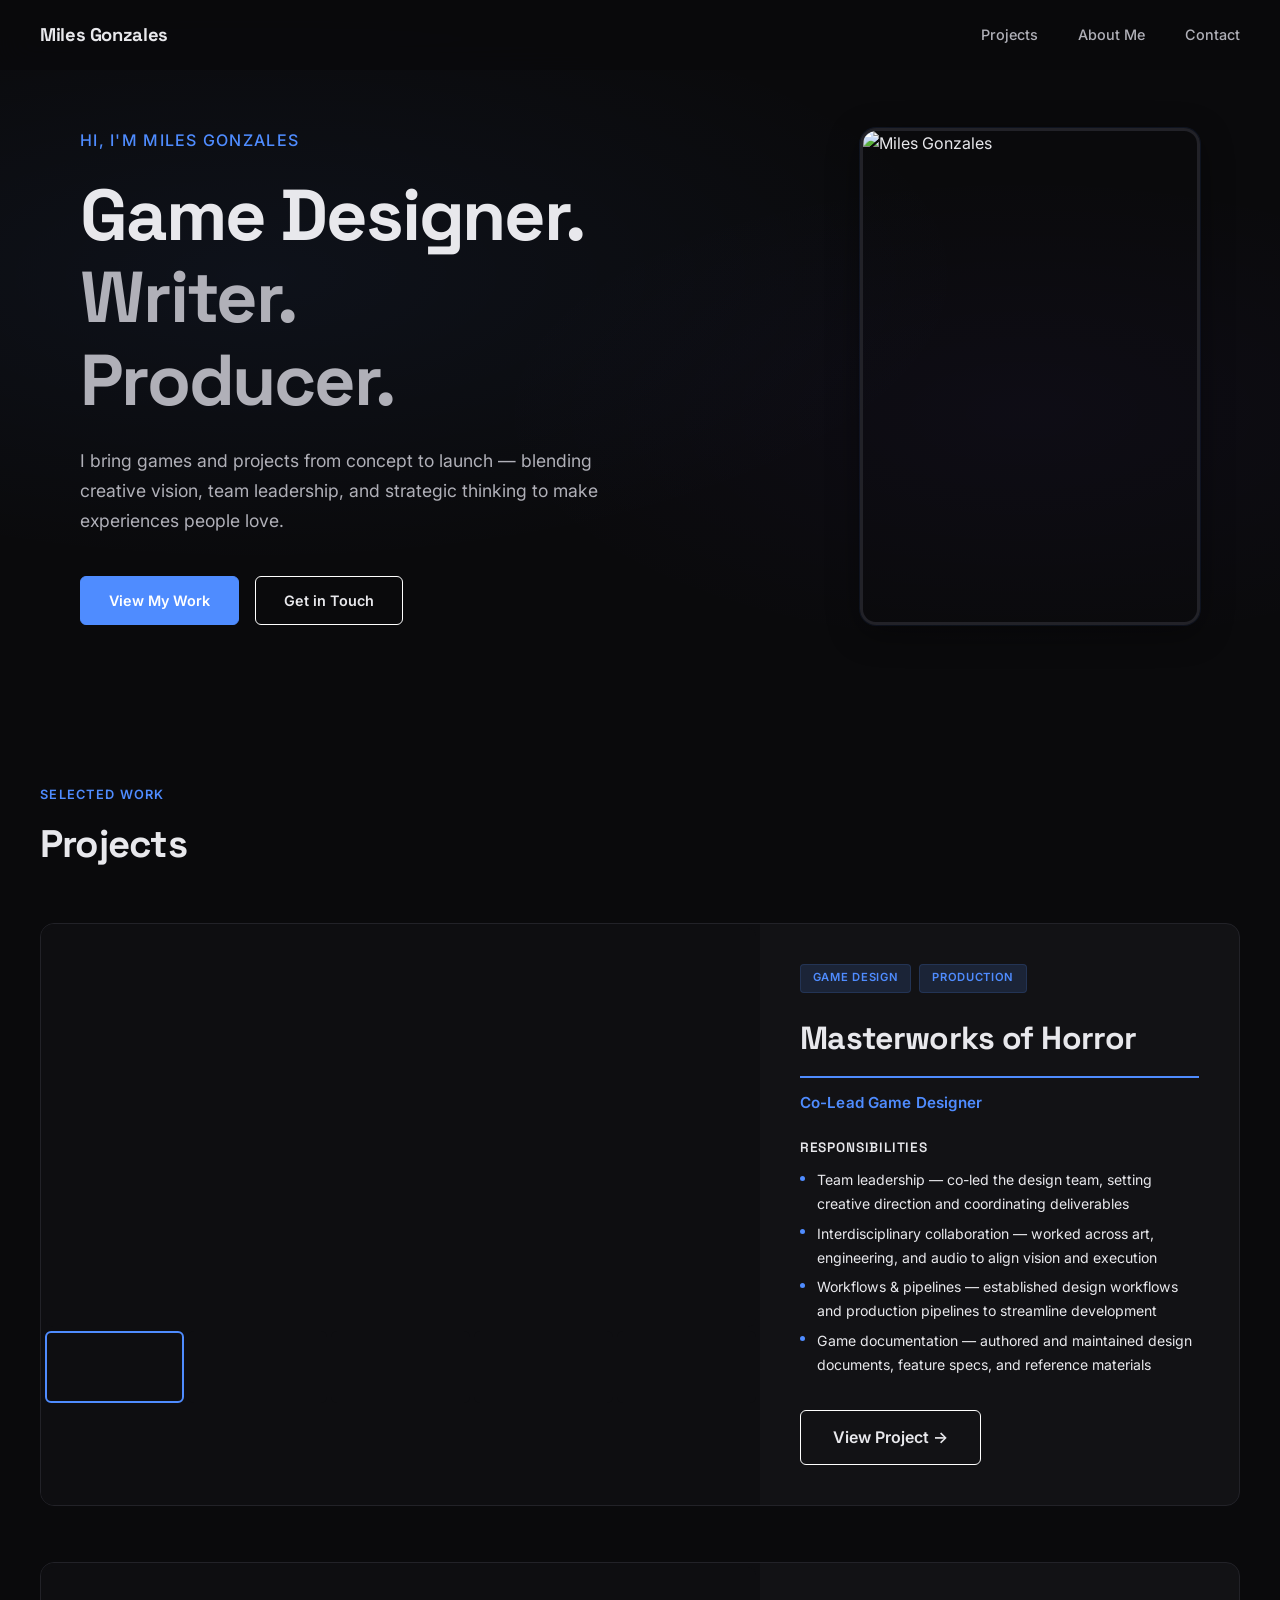
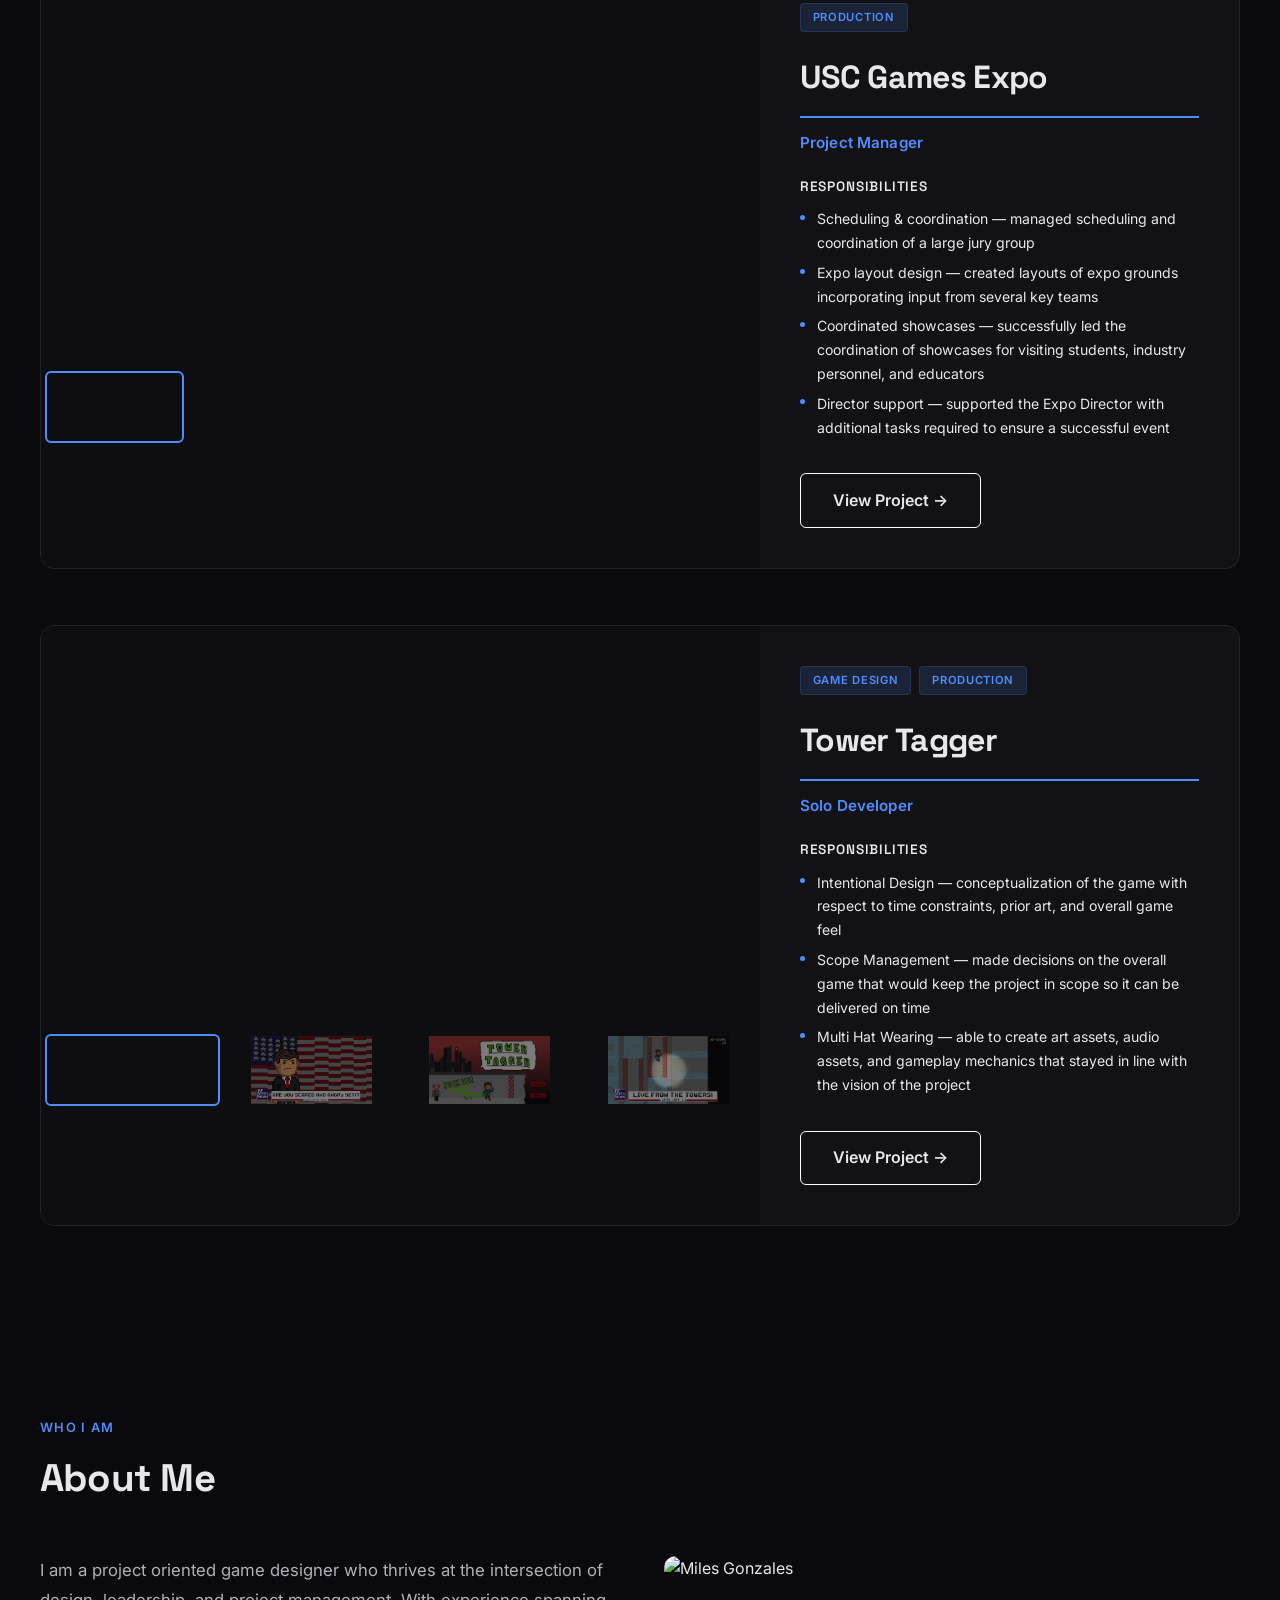
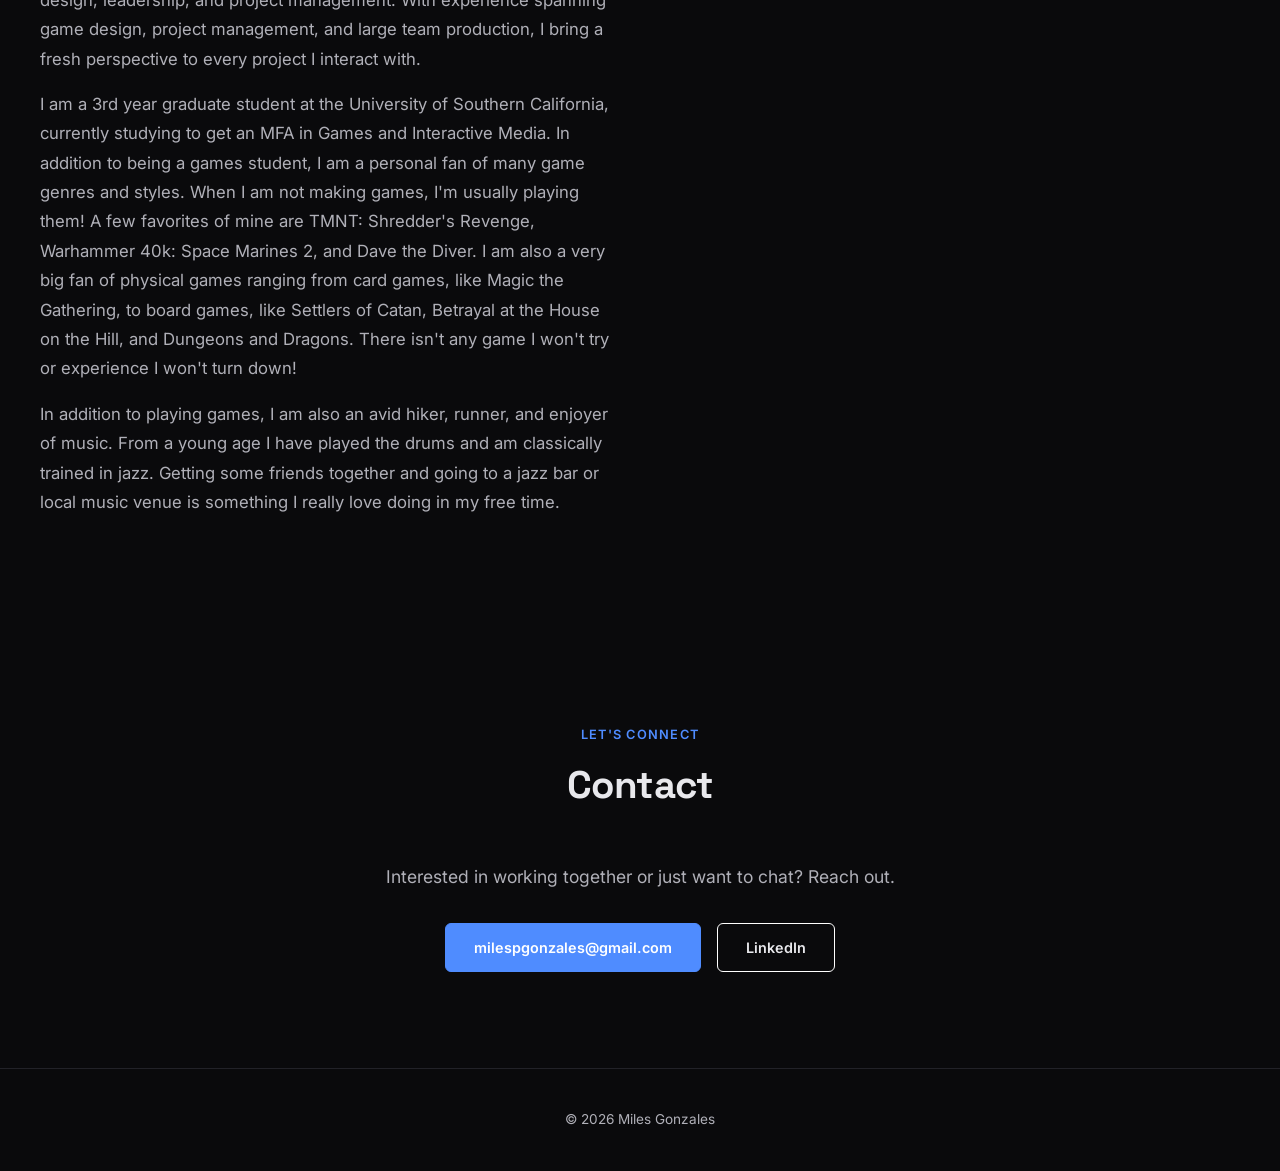
==== commit af552499: "Added d&d resources and hid content" ====
--- a/index.html
+++ b/index.html
@@ -3,7 +3,7 @@
 <head>
   <meta charset="UTF-8">
   <meta name="viewport" content="width=device-width, initial-scale=1.0">
-  <title>Miles Gonzales | Game Designer &middot; Project Manager &middot; Producer</title>
+  <title>Miles Gonzales | Game Designer &middot; Writer &middot; Producer</title>
   <link rel="stylesheet" href="styles.css">
   <link rel="preconnect" href="https://fonts.googleapis.com">
   <link rel="preconnect" href="https://fonts.gstatic.com" crossorigin>
@@ -31,7 +31,7 @@
           <p class="hero-greeting">Hi, I'm Miles Gonzales</p>
           <h1 class="hero-title">
             <span class="hero-line">Game Designer.</span>
-            <span class="hero-line">Project Manager.</span>
+            <span class="hero-line">Writer.</span>
             <span class="hero-line">Producer.</span>
           </h1>
           <p class="hero-subtitle">I bring games and projects from concept to launch &mdash; blending creative vision, team leadership, and strategic thinking to make experiences people love.</p>
@@ -58,16 +58,18 @@
       <div class="project-card">
         <div class="project-gallery">
           <div class="gallery-main">
-            <div class="main-image active" style="background-image: url('Resources/Masterworks%20of%20Horror/Screenshot%201.png');"></div>
+            <div class="main-image active" style="background-image: url('Resources/Masterworks%20of%20Horror/Core%20Loop/MOH_Adapt_Strategy.gif');"></div>
+            <div class="main-image" style="background-image: url('Resources/Masterworks%20of%20Horror/Screenshot%201.png');"></div>
             <div class="main-image" style="background-image: url('Resources/Masterworks%20of%20Horror/Choose%20Your%20Author.png');"></div>
             <div class="main-image" style="background-image: url('Resources/Masterworks%20of%20Horror/Craft%20Your%20Masterwork.png');"></div>
             <div class="main-image" style="background-image: url('Resources/Masterworks%20of%20Horror/Card%20Viewer%20Gif.gif');"></div>
           </div>
           <div class="gallery-thumbs">
-            <button class="gallery-thumb active" data-img="0" style="background-image: url('Resources/Masterworks%20of%20Horror/Screenshot%201.png');"></button>
-            <button class="gallery-thumb" data-img="1" style="background-image: url('Resources/Masterworks%20of%20Horror/Choose%20Your%20Author.png');"></button>
-            <button class="gallery-thumb" data-img="2" style="background-image: url('Resources/Masterworks%20of%20Horror/Craft%20Your%20Masterwork.png');"></button>
-            <button class="gallery-thumb" data-img="3" style="background-image: url('Resources/Masterworks%20of%20Horror/Card%20Viewer%20Gif.gif');"></button>
+            <button class="gallery-thumb active" data-img="0" style="background-image: url('Resources/Masterworks%20of%20Horror/Core%20Loop/MOH_Adapt_Strategy.gif');"></button>
+            <button class="gallery-thumb" data-img="1" style="background-image: url('Resources/Masterworks%20of%20Horror/Screenshot%201.png');"></button>
+            <button class="gallery-thumb" data-img="2" style="background-image: url('Resources/Masterworks%20of%20Horror/Choose%20Your%20Author.png');"></button>
+            <button class="gallery-thumb" data-img="3" style="background-image: url('Resources/Masterworks%20of%20Horror/Craft%20Your%20Masterwork.png');"></button>
+            <button class="gallery-thumb" data-img="4" style="background-image: url('Resources/Masterworks%20of%20Horror/Card%20Viewer%20Gif.gif');"></button>
           </div>
         </div>
         <div class="project-info">
@@ -156,8 +158,8 @@
         </div>
       </div>
 
-      <!-- Project 4 -->
-      <div class="project-card">
+      <!-- Project 4 (hidden for now, not ready to show) -->
+      <div class="project-card is-hidden">
         <div class="project-gallery">
           <div class="gallery-main">
             <div class="main-image active" style="background-image: url('Resources/Placeholder/coming-soon.svg');"></div>
@@ -185,14 +187,20 @@
         </div>
       </div>
 
-      <!-- Project 5 -->
-      <div class="project-card">
-        <div class="project-gallery">
-          <div class="gallery-main">
-            <div class="main-image active" style="background-image: url('Resources/Placeholder/coming-soon.svg');"></div>
-          </div>
-          <div class="gallery-thumbs">
-            <button class="gallery-thumb active" data-img="0" style="background-image: url('Resources/Placeholder/coming-soon.svg');"></button>
+      <!-- Project 5 (hidden for now, not ready to show) -->
+      <div class="project-card is-hidden">
+        <div class="project-gallery">
+          <div class="gallery-main">
+            <video class="main-image active" muted loop playsinline autoplay preload="auto">
+              <source src="Resources/Dungeons%20and%20Daddies%20Sourcebook/obscure%2080s%20animated%20ttrpg%20commercial.mp4" type="video/mp4">
+            </video>
+            <div class="main-image" style="background-image: url('Resources/Dungeons%20and%20Daddies%20Sourcebook/Dungeons%20and%20Daddies%20Images.png');"></div>
+          </div>
+          <div class="gallery-thumbs">
+            <button class="gallery-thumb gallery-thumb-video active" data-img="0" style="background-image: url('Resources/Dungeons%20and%20Daddies%20Sourcebook/commercial-first-frame.jpg');">
+              <span class="thumb-play-icon">&#9654;</span>
+            </button>
+            <button class="gallery-thumb" data-img="1" style="background-image: url('Resources/Dungeons%20and%20Daddies%20Sourcebook/Dungeons%20and%20Daddies%20Images.png');"></button>
           </div>
         </div>
         <div class="project-info">
--- a/styles.css
+++ b/styles.css
@@ -305,6 +305,10 @@
   transition: border-color 0.35s ease, box-shadow 0.35s ease;
 }
 
+.project-card.is-hidden {
+  display: none;
+}
+
 .project-card:hover {
   border-color: rgba(79, 140, 255, 0.2);
   box-shadow: 0 12px 40px rgba(0, 0, 0, 0.3);
@@ -339,6 +343,12 @@
 
 .main-image.active {
   opacity: 1;
+}
+
+video.main-image {
+  width: 100%;
+  height: 100%;
+  object-fit: contain;
 }
 
 .gallery-thumbs {
@@ -368,6 +378,23 @@
 .gallery-thumb.active {
   border-color: var(--accent);
   opacity: 1;
+}
+
+.gallery-thumb-video {
+  position: relative;
+  background-color: #1a1a1f;
+}
+
+.thumb-play-icon {
+  position: absolute;
+  inset: 0;
+  display: flex;
+  align-items: center;
+  justify-content: center;
+  color: #fff;
+  font-size: 1rem;
+  background: rgba(0, 0, 0, 0.35);
+  text-shadow: 0 1px 3px rgba(0, 0, 0, 0.8);
 }
 
 /* Project info panel */
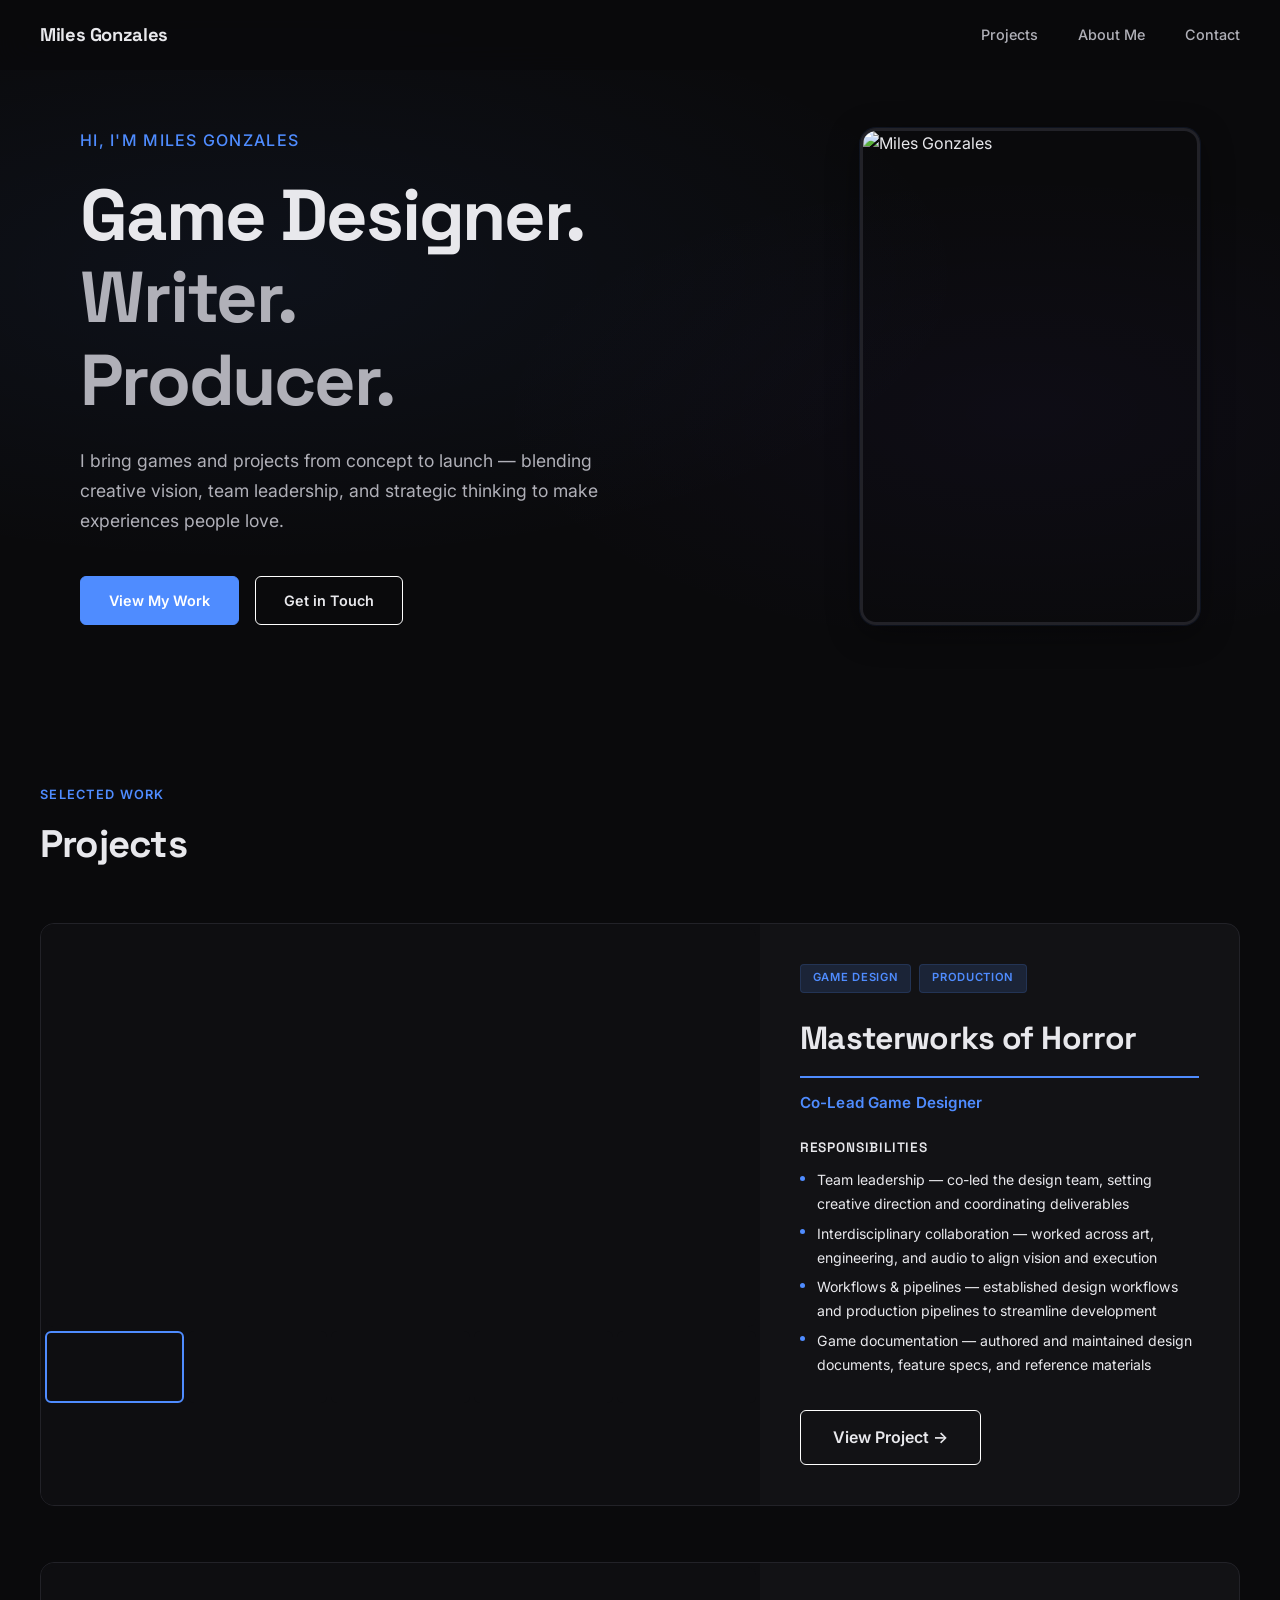
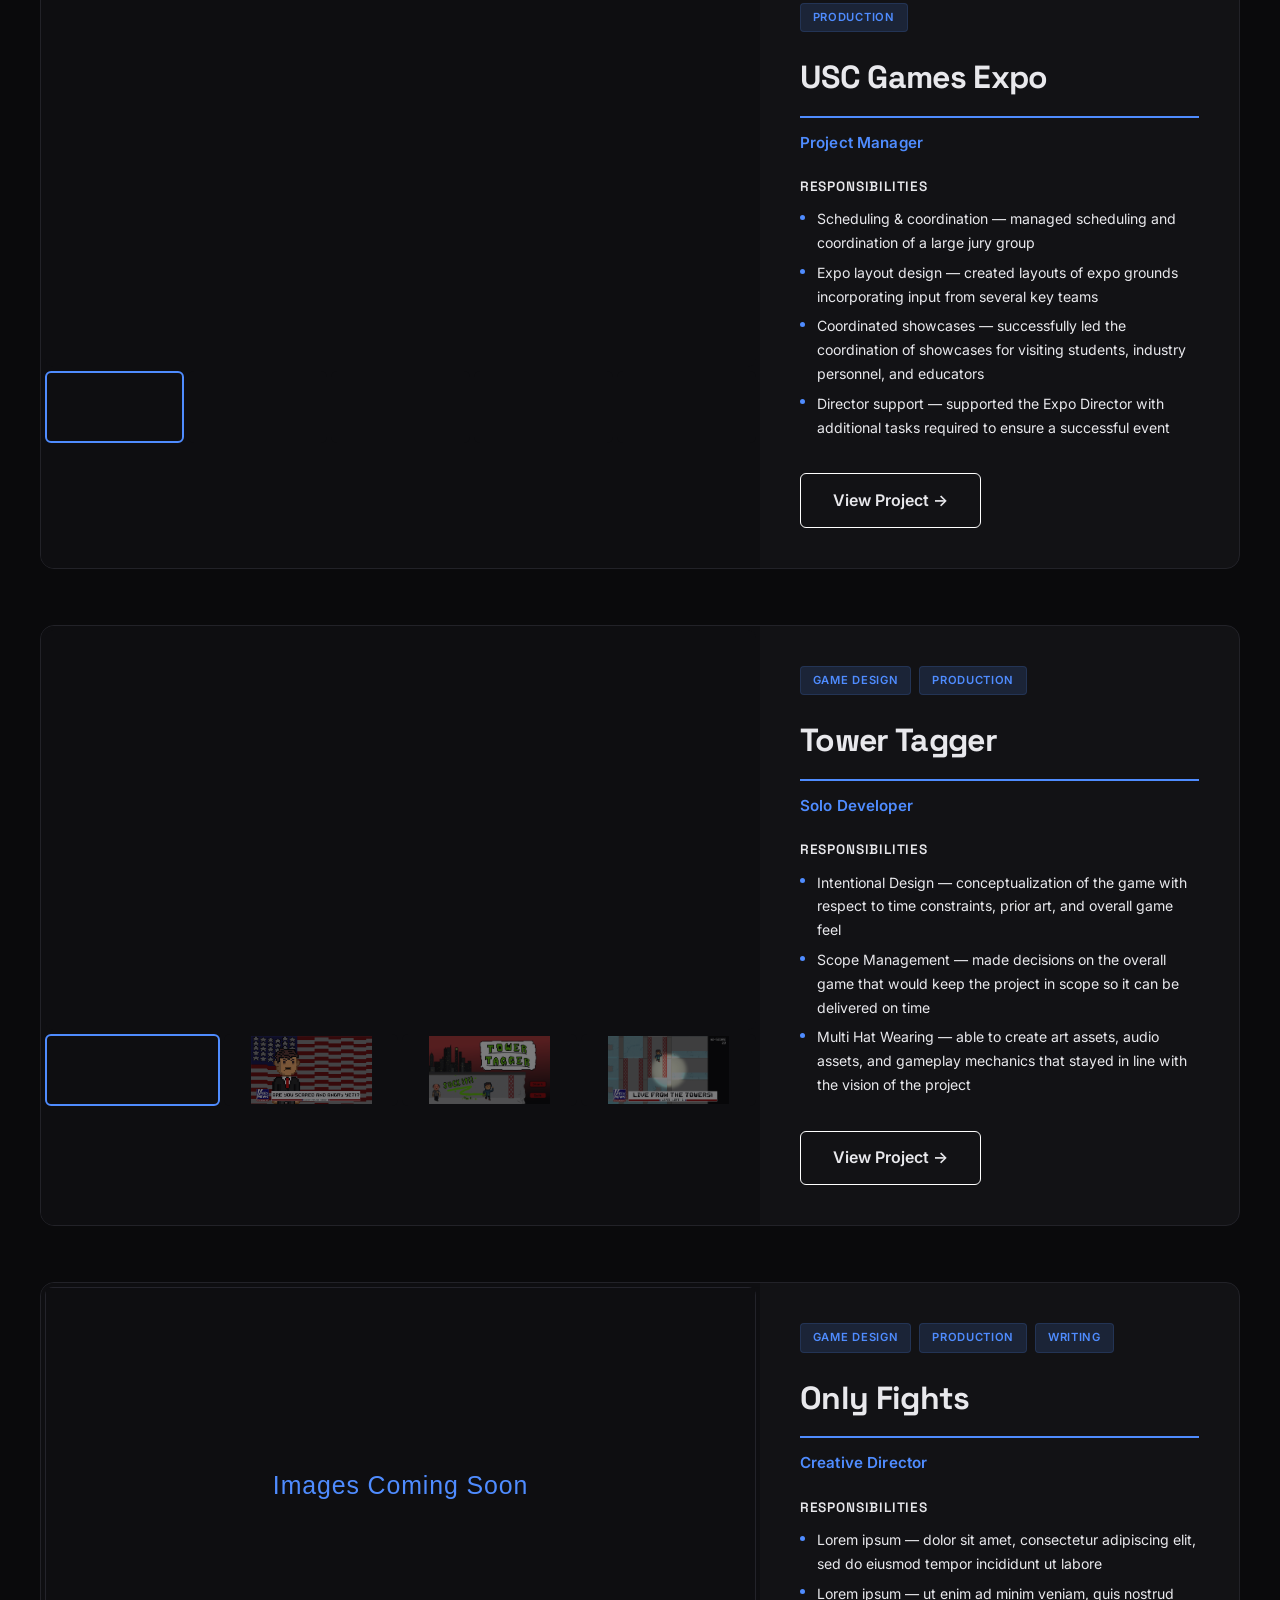
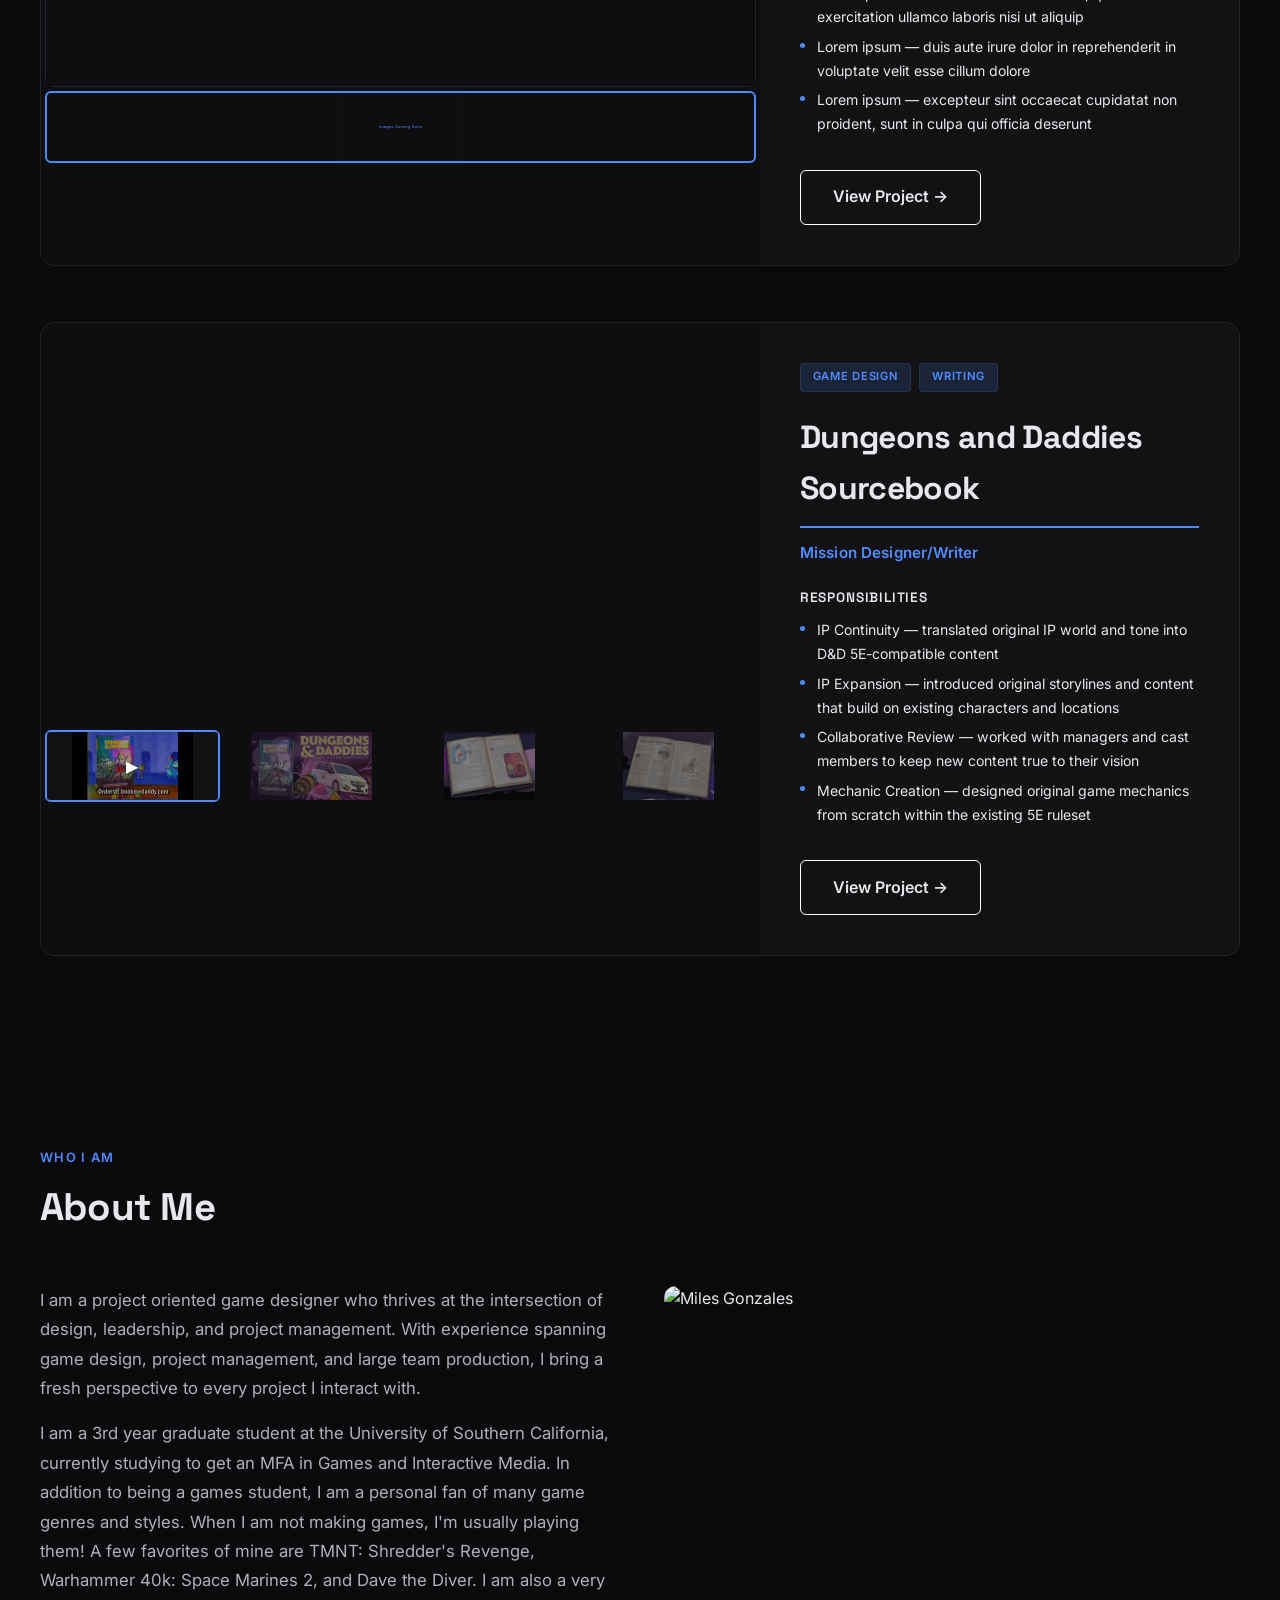
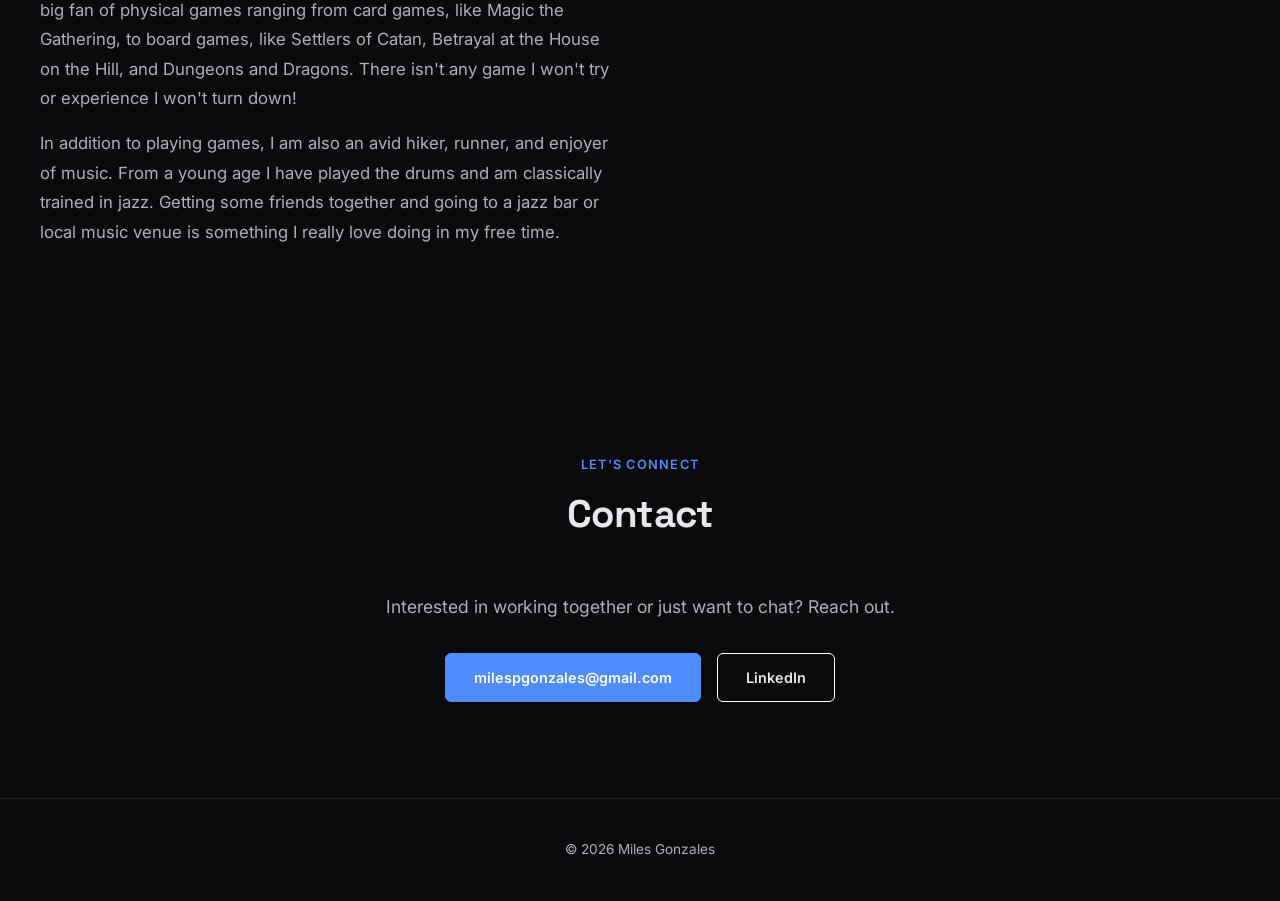
==== commit c2783fa1: "Added content to D&Daddies Section" ====
--- a/index.html
+++ b/index.html
@@ -86,7 +86,7 @@
             <li>Workflows &amp; pipelines &mdash; established design workflows and production pipelines to streamline development</li>
             <li>Game documentation &mdash; authored and maintained design documents, feature specs, and reference materials</li>
           </ul>
-          <a href="pages/project1.html" class="btn btn-outline btn-sm">View Project &rarr;</a>
+          <a href="pages/masterworks-of-horror.html" class="btn btn-outline btn-sm">View Project &rarr;</a>
         </div>
       </div>
 
@@ -121,7 +121,7 @@
             <li>Coordinated showcases &mdash; successfully led the coordination of showcases for visiting students, industry personnel, and educators</li>
             <li>Director support &mdash; supported the Expo Director with additional tasks required to ensure a successful event</li>
           </ul>
-          <a href="pages/project2.html" class="btn btn-outline btn-sm">View Project &rarr;</a>
+          <a href="pages/usc-games-expo.html" class="btn btn-outline btn-sm">View Project &rarr;</a>
         </div>
       </div>
 
@@ -154,12 +154,12 @@
             <li>Scope Management &mdash; made decisions on the overall game that would keep the project in scope so it can be delivered on time</li>
             <li>Multi Hat Wearing &mdash; able to create art assets, audio assets, and gameplay mechanics that stayed in line with the vision of the project</li>
           </ul>
-          <a href="pages/project3.html" class="btn btn-outline btn-sm">View Project &rarr;</a>
-        </div>
-      </div>
-
-      <!-- Project 4 (hidden for now, not ready to show) -->
-      <div class="project-card is-hidden">
+          <a href="pages/tower-tagger.html" class="btn btn-outline btn-sm">View Project &rarr;</a>
+        </div>
+      </div>
+
+      <!-- Project 4 -->
+      <div class="project-card">
         <div class="project-gallery">
           <div class="gallery-main">
             <div class="main-image active" style="background-image: url('Resources/Placeholder/coming-soon.svg');"></div>
@@ -183,24 +183,28 @@
             <li>Lorem ipsum &mdash; duis aute irure dolor in reprehenderit in voluptate velit esse cillum dolore</li>
             <li>Lorem ipsum &mdash; excepteur sint occaecat cupidatat non proident, sunt in culpa qui officia deserunt</li>
           </ul>
-          <a href="pages/project4.html" class="btn btn-outline btn-sm">View Project &rarr;</a>
-        </div>
-      </div>
-
-      <!-- Project 5 (hidden for now, not ready to show) -->
-      <div class="project-card is-hidden">
+          <a href="pages/only-fights.html" class="btn btn-outline btn-sm">View Project &rarr;</a>
+        </div>
+      </div>
+
+      <!-- Project 5 -->
+      <div class="project-card">
         <div class="project-gallery">
           <div class="gallery-main">
             <video class="main-image active" muted loop playsinline autoplay preload="auto">
               <source src="Resources/Dungeons%20and%20Daddies%20Sourcebook/obscure%2080s%20animated%20ttrpg%20commercial.mp4" type="video/mp4">
             </video>
-            <div class="main-image" style="background-image: url('Resources/Dungeons%20and%20Daddies%20Sourcebook/Dungeons%20and%20Daddies%20Images.png');"></div>
+            <div class="main-image" style="background-image: url('Resources/Dungeons%20and%20Daddies%20Sourcebook/Dungeons%20and%20Daddies%20Sourcebook%20Landscape@1.5x.png');"></div>
+            <div class="main-image" style="background-image: url('Resources/Dungeons%20and%20Daddies%20Sourcebook/Book%20image%201.png');"></div>
+            <div class="main-image" style="background-image: url('Resources/Dungeons%20and%20Daddies%20Sourcebook/Book%202.png');"></div>
           </div>
           <div class="gallery-thumbs">
             <button class="gallery-thumb gallery-thumb-video active" data-img="0" style="background-image: url('Resources/Dungeons%20and%20Daddies%20Sourcebook/commercial-first-frame.jpg');">
               <span class="thumb-play-icon">&#9654;</span>
             </button>
-            <button class="gallery-thumb" data-img="1" style="background-image: url('Resources/Dungeons%20and%20Daddies%20Sourcebook/Dungeons%20and%20Daddies%20Images.png');"></button>
+            <button class="gallery-thumb" data-img="1" style="background-image: url('Resources/Dungeons%20and%20Daddies%20Sourcebook/Dungeons%20and%20Daddies%20Sourcebook%20Landscape@1.5x.png');"></button>
+            <button class="gallery-thumb" data-img="2" style="background-image: url('Resources/Dungeons%20and%20Daddies%20Sourcebook/Book%20image%201.png');"></button>
+            <button class="gallery-thumb" data-img="3" style="background-image: url('Resources/Dungeons%20and%20Daddies%20Sourcebook/Book%202.png');"></button>
           </div>
         </div>
         <div class="project-info">
@@ -212,12 +216,12 @@
           <p class="project-role">Mission Designer/Writer</p>
           <h5>Responsibilities</h5>
           <ul>
-            <li>Lorem ipsum &mdash; dolor sit amet, consectetur adipiscing elit, sed do eiusmod tempor incididunt ut labore</li>
-            <li>Lorem ipsum &mdash; ut enim ad minim veniam, quis nostrud exercitation ullamco laboris nisi ut aliquip</li>
-            <li>Lorem ipsum &mdash; duis aute irure dolor in reprehenderit in voluptate velit esse cillum dolore</li>
-            <li>Lorem ipsum &mdash; excepteur sint occaecat cupidatat non proident, sunt in culpa qui officia deserunt</li>
-          </ul>
-          <a href="pages/project5.html" class="btn btn-outline btn-sm">View Project &rarr;</a>
+            <li>IP Continuity &mdash; translated original IP world and tone into D&amp;D 5E-compatible content</li>
+            <li>IP Expansion &mdash; introduced original storylines and content that build on existing characters and locations</li>
+            <li>Collaborative Review &mdash; worked with managers and cast members to keep new content true to their vision</li>
+            <li>Mechanic Creation &mdash; designed original game mechanics from scratch within the existing 5E ruleset</li>
+          </ul>
+          <a href="pages/dungeons-and-daddies-sourcebook.html" class="btn btn-outline btn-sm">View Project &rarr;</a>
         </div>
       </div>
 
--- a/styles.css
+++ b/styles.css
@@ -261,6 +261,18 @@
   border-color: var(--accent);
   background: var(--accent);
   color: #fff;
+}
+
+.btn-white {
+  background: #fff;
+  color: #000;
+  border: 1px solid #fff;
+}
+
+.btn-white:hover {
+  background: transparent;
+  color: #fff;
+  border-color: #fff;
 }
 
 /* ── Sections ── */
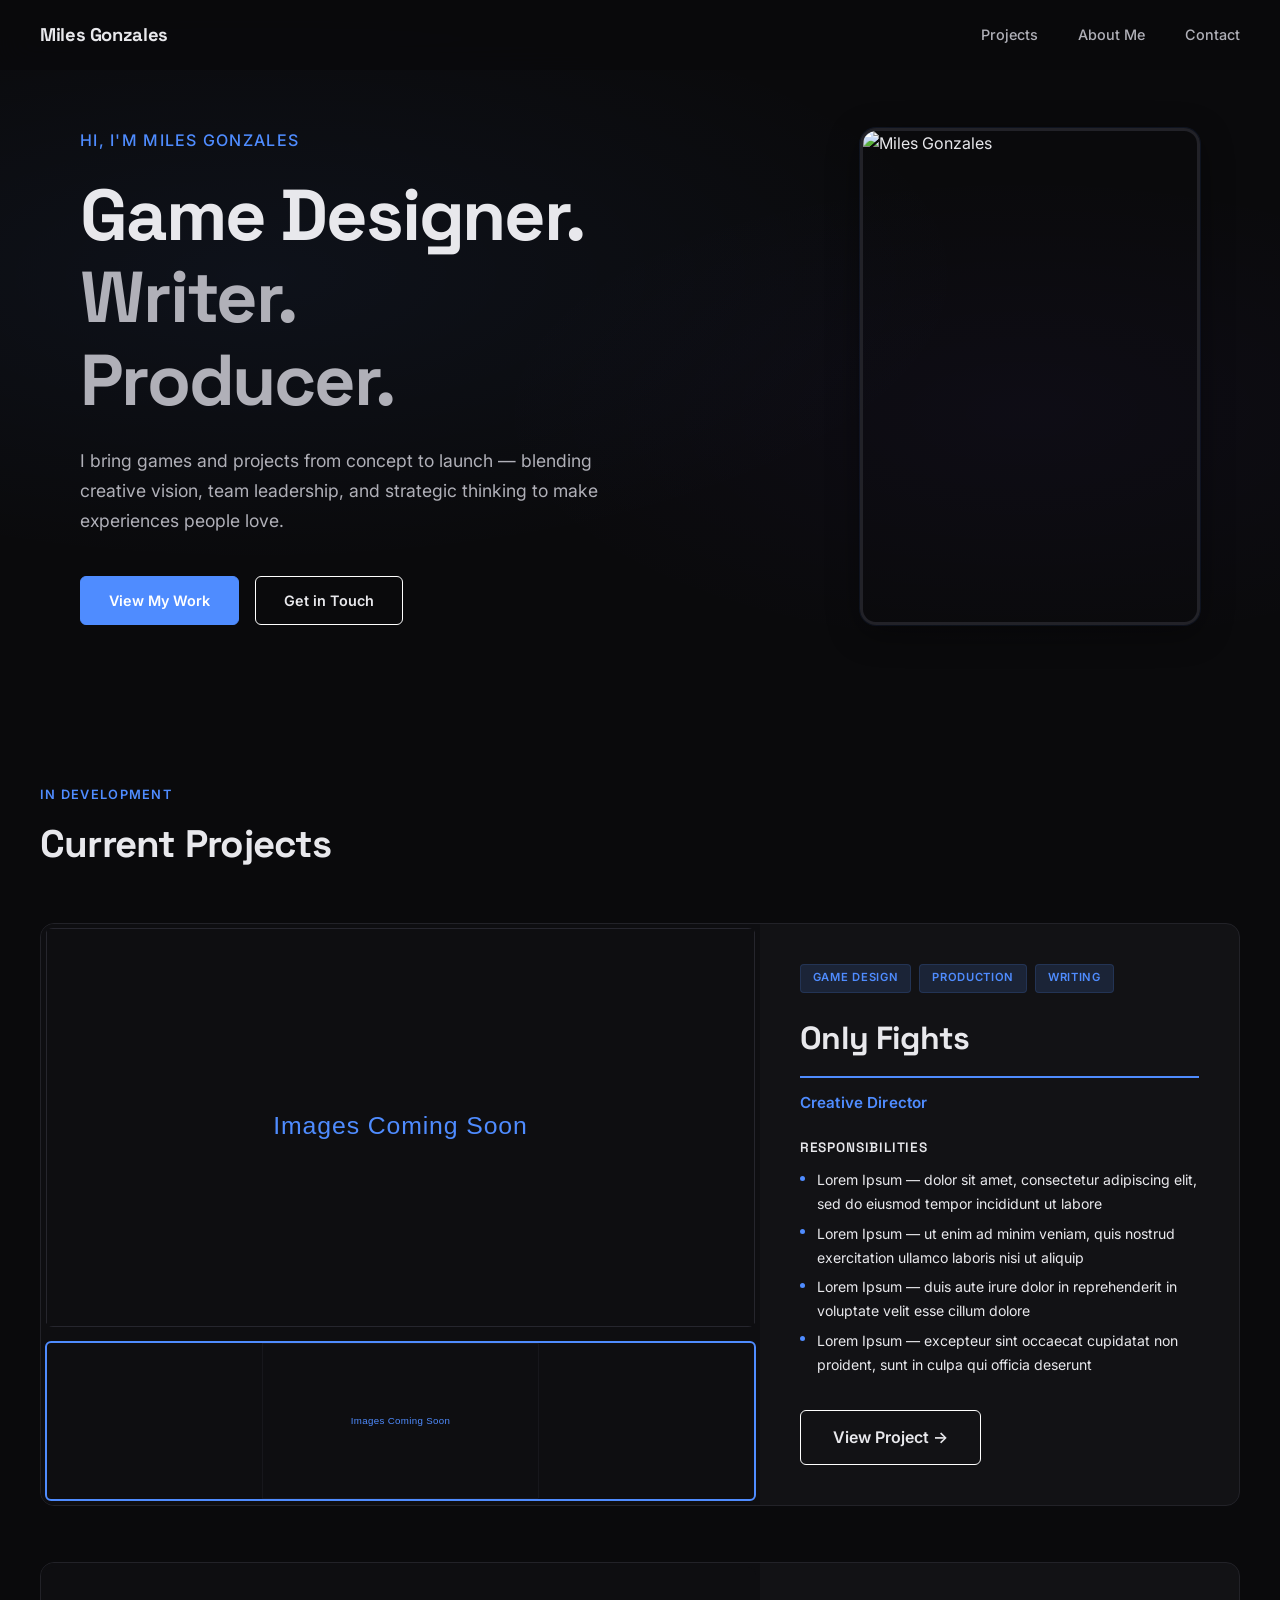
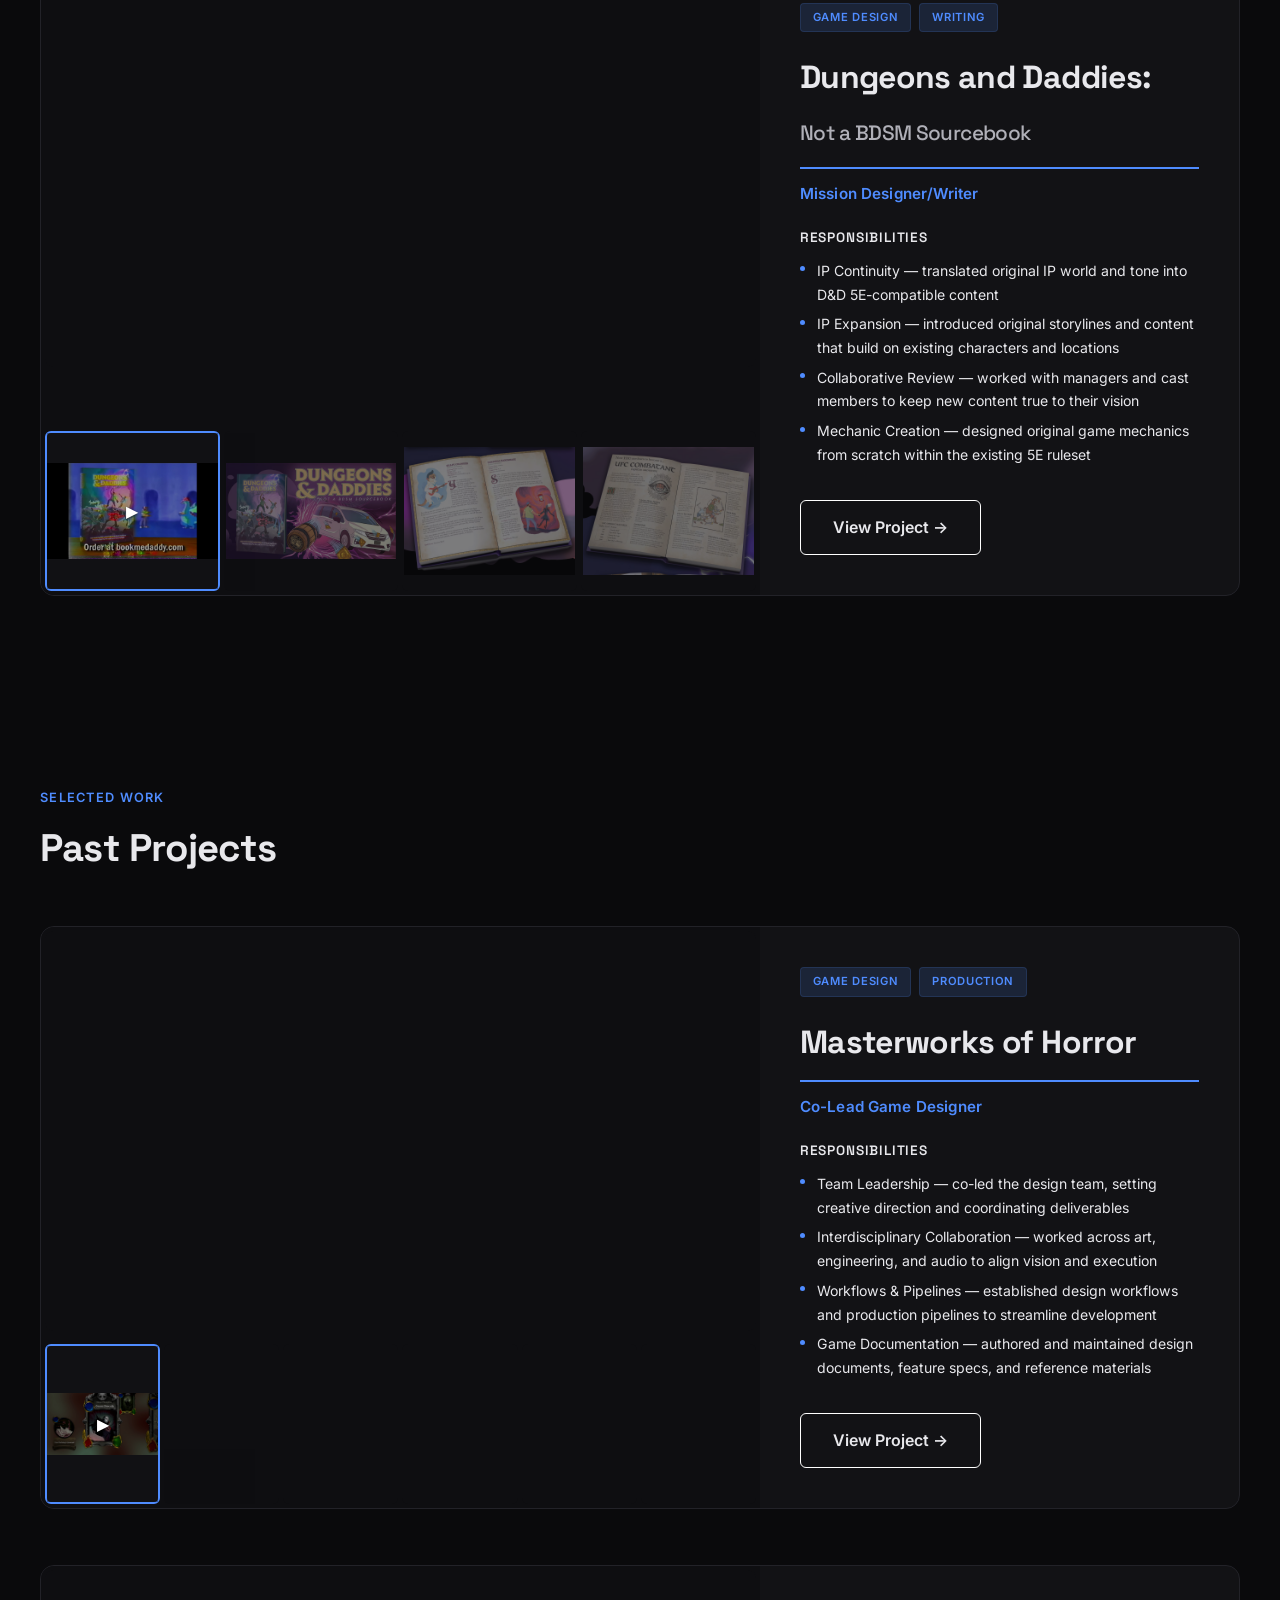
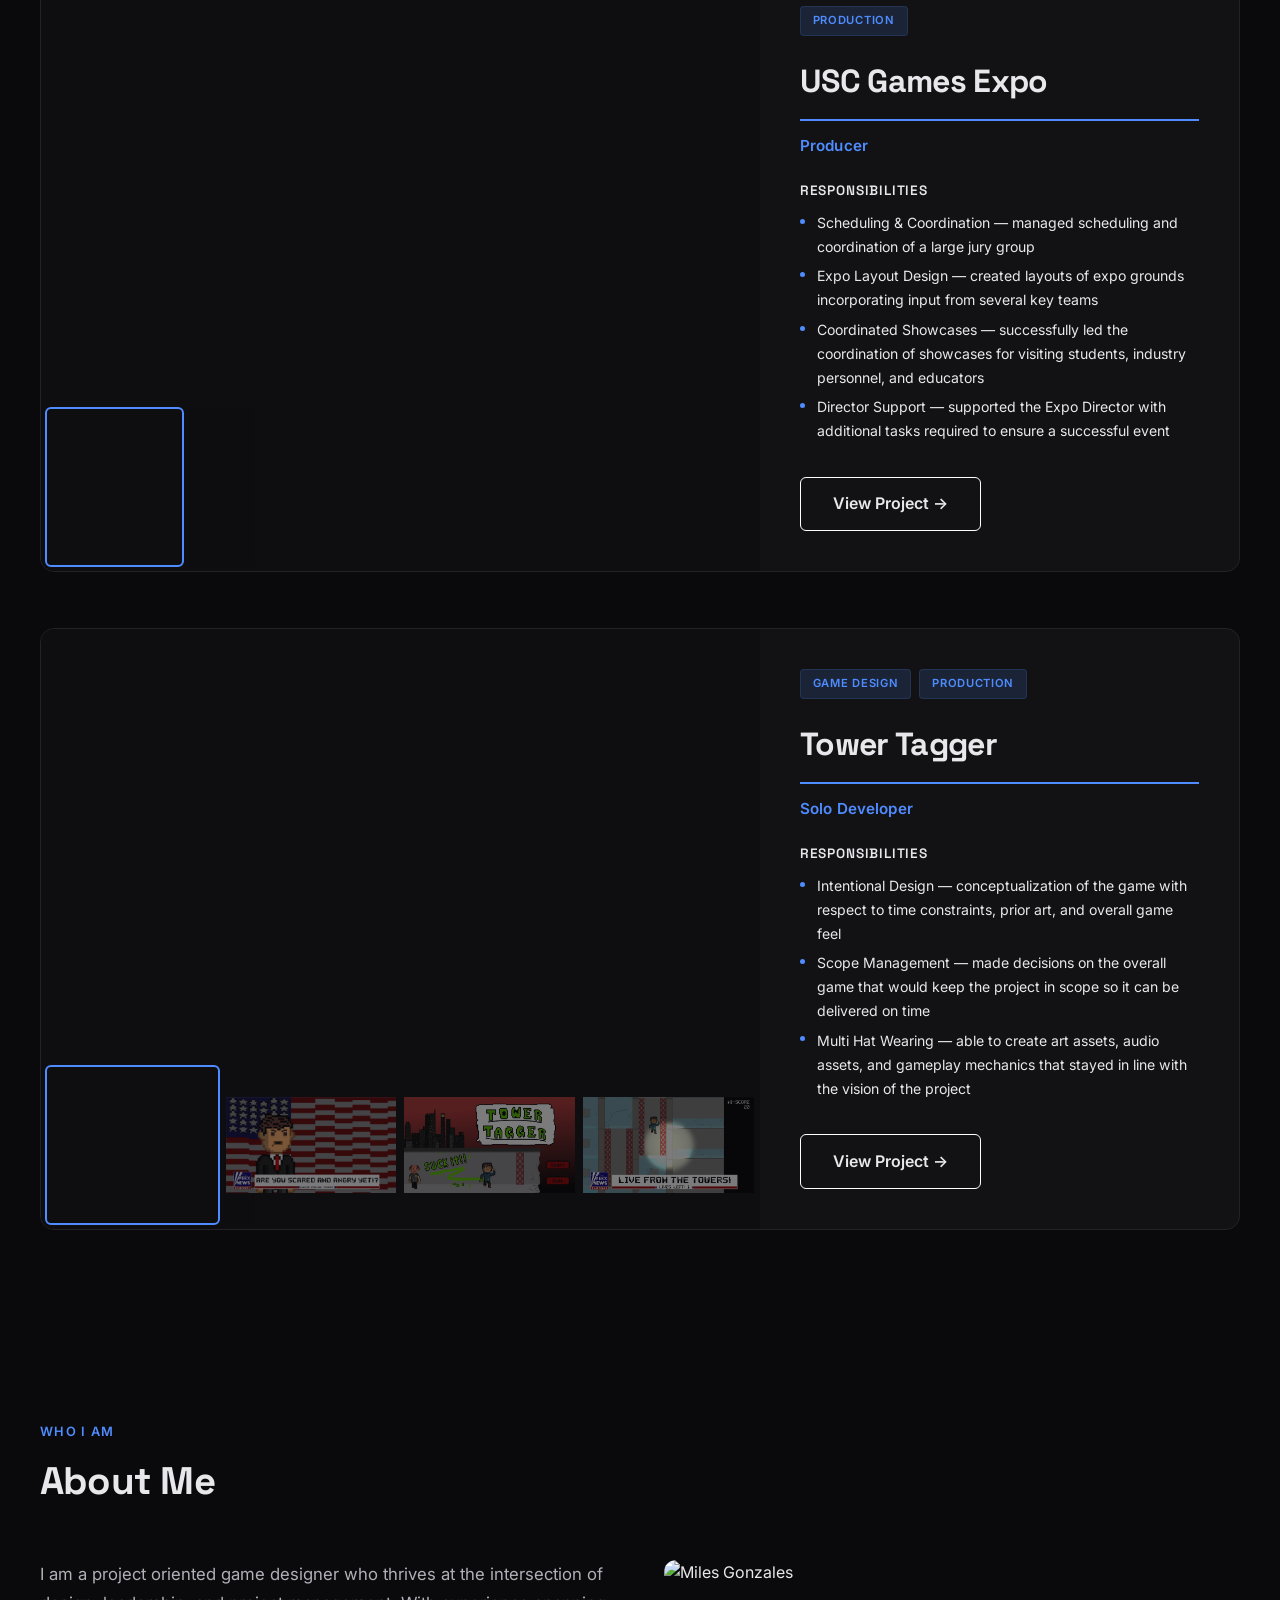
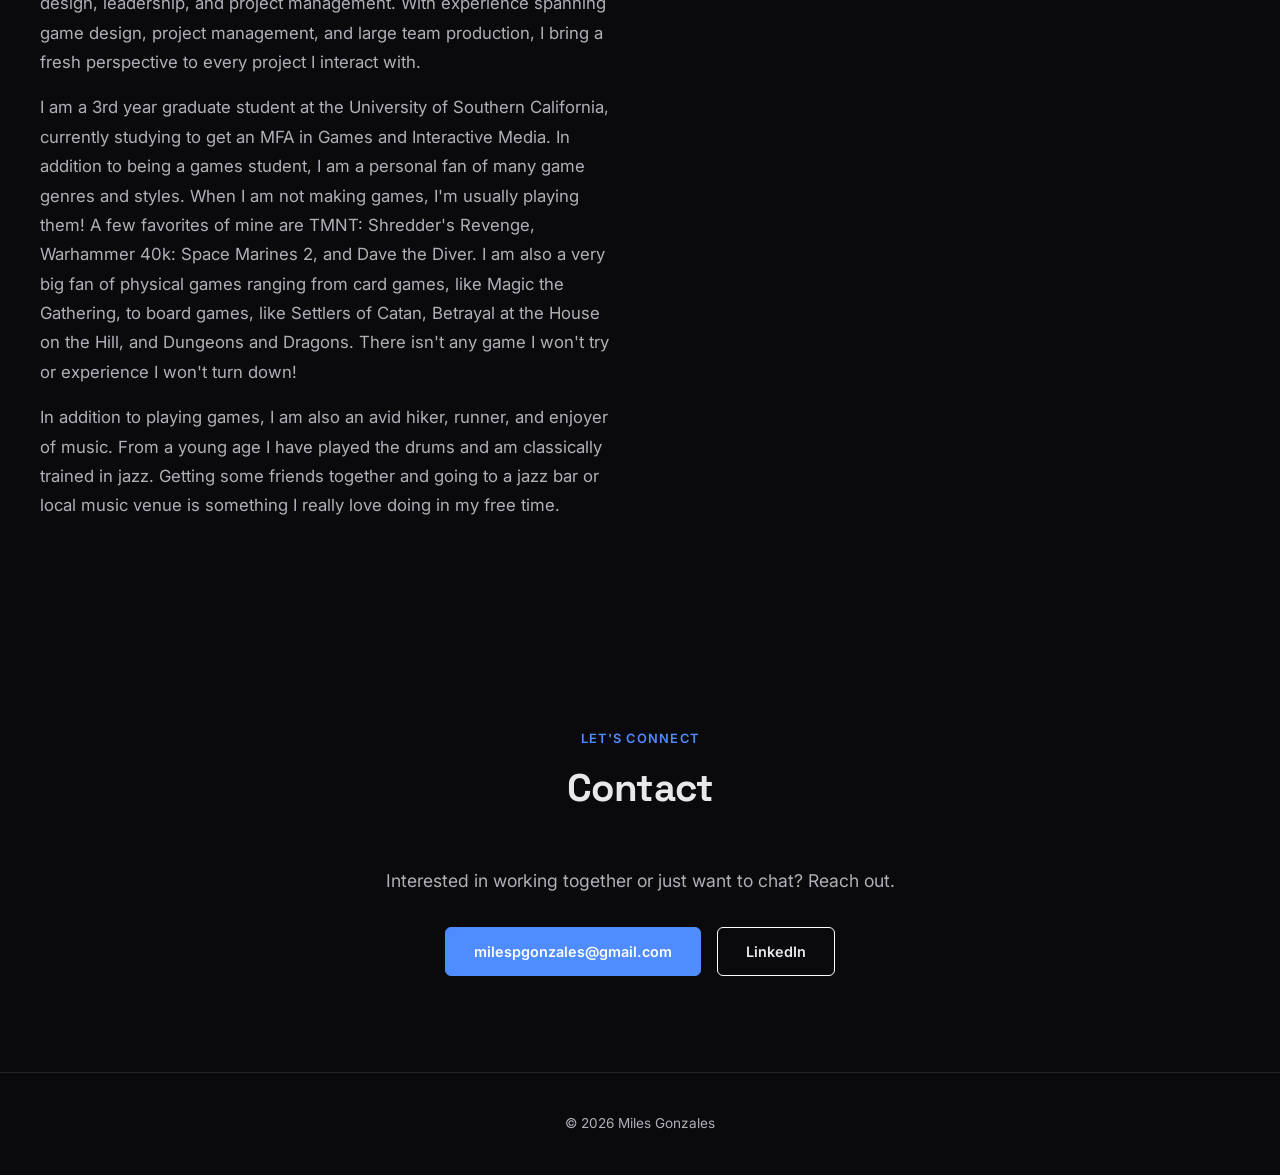
==== commit 563eae3b: "Finished Dungeons and Daddies section" ====
--- a/index.html
+++ b/index.html
@@ -47,116 +47,12 @@
     </div>
   </section>
 
-  <!-- ── Projects ── -->
+  <!-- ── Current Projects ── -->
   <section id="projects" class="section">
-    <h2 class="section-label">Selected Work</h2>
-    <h3 class="section-title">Projects</h3>
+    <h2 class="section-label">In Development</h2>
+    <h3 class="section-title">Current Projects</h3>
 
     <div class="project-list">
-
-      <!-- Project 1 -->
-      <div class="project-card">
-        <div class="project-gallery">
-          <div class="gallery-main">
-            <div class="main-image active" style="background-image: url('Resources/Masterworks%20of%20Horror/Core%20Loop/MOH_Adapt_Strategy.gif');"></div>
-            <div class="main-image" style="background-image: url('Resources/Masterworks%20of%20Horror/Screenshot%201.png');"></div>
-            <div class="main-image" style="background-image: url('Resources/Masterworks%20of%20Horror/Choose%20Your%20Author.png');"></div>
-            <div class="main-image" style="background-image: url('Resources/Masterworks%20of%20Horror/Craft%20Your%20Masterwork.png');"></div>
-            <div class="main-image" style="background-image: url('Resources/Masterworks%20of%20Horror/Card%20Viewer%20Gif.gif');"></div>
-          </div>
-          <div class="gallery-thumbs">
-            <button class="gallery-thumb active" data-img="0" style="background-image: url('Resources/Masterworks%20of%20Horror/Core%20Loop/MOH_Adapt_Strategy.gif');"></button>
-            <button class="gallery-thumb" data-img="1" style="background-image: url('Resources/Masterworks%20of%20Horror/Screenshot%201.png');"></button>
-            <button class="gallery-thumb" data-img="2" style="background-image: url('Resources/Masterworks%20of%20Horror/Choose%20Your%20Author.png');"></button>
-            <button class="gallery-thumb" data-img="3" style="background-image: url('Resources/Masterworks%20of%20Horror/Craft%20Your%20Masterwork.png');"></button>
-            <button class="gallery-thumb" data-img="4" style="background-image: url('Resources/Masterworks%20of%20Horror/Card%20Viewer%20Gif.gif');"></button>
-          </div>
-        </div>
-        <div class="project-info">
-          <div class="project-tags">
-            <span class="project-tag">Game Design</span>
-            <span class="project-tag">Production</span>
-          </div>
-          <h4>Masterworks of Horror</h4>
-          <p class="project-role">Co-Lead Game Designer</p>
-          <h5>Responsibilities</h5>
-          <ul>
-            <li>Team leadership &mdash; co-led the design team, setting creative direction and coordinating deliverables</li>
-            <li>Interdisciplinary collaboration &mdash; worked across art, engineering, and audio to align vision and execution</li>
-            <li>Workflows &amp; pipelines &mdash; established design workflows and production pipelines to streamline development</li>
-            <li>Game documentation &mdash; authored and maintained design documents, feature specs, and reference materials</li>
-          </ul>
-          <a href="pages/masterworks-of-horror.html" class="btn btn-outline btn-sm">View Project &rarr;</a>
-        </div>
-      </div>
-
-      <!-- Project 2 -->
-      <div class="project-card">
-        <div class="project-gallery">
-          <div class="gallery-main">
-            <div class="main-image active" style="background-image: url('Resources/USC%20Games%20Expo/Preview%20Project%20Photos/Expo%201.gif');"></div>
-            <div class="main-image" style="background-image: url('Resources/USC%20Games%20Expo/Preview%20Project%20Photos/Expo%202.gif');"></div>
-            <div class="main-image" style="background-image: url('Resources/USC%20Games%20Expo/Preview%20Project%20Photos/gamer.jpg');"></div>
-            <div class="main-image" style="background-image: url('Resources/USC%20Games%20Expo/Preview%20Project%20Photos/Richard%20MFA.jpg');"></div>
-            <div class="main-image" style="background-image: url('Resources/USC%20Games%20Expo/Preview%20Project%20Photos/Norris%20Talk.jpg');"></div>
-          </div>
-          <div class="gallery-thumbs">
-            <button class="gallery-thumb active" data-img="0" style="background-image: url('Resources/USC%20Games%20Expo/Preview%20Project%20Photos/Expo%201.gif');"></button>
-            <button class="gallery-thumb" data-img="1" style="background-image: url('Resources/USC%20Games%20Expo/Preview%20Project%20Photos/Expo%202.gif');"></button>
-            <button class="gallery-thumb" data-img="2" style="background-image: url('Resources/USC%20Games%20Expo/Preview%20Project%20Photos/gamer.jpg');"></button>
-            <button class="gallery-thumb" data-img="3" style="background-image: url('Resources/USC%20Games%20Expo/Preview%20Project%20Photos/Richard%20MFA.jpg');"></button>
-            <button class="gallery-thumb" data-img="4" style="background-image: url('Resources/USC%20Games%20Expo/Preview%20Project%20Photos/Norris%20Talk.jpg');"></button>
-          </div>
-        </div>
-        <div class="project-info">
-          <div class="project-tags">
-            <span class="project-tag">Production</span>
-          </div>
-          <h4>USC Games Expo</h4>
-          <p class="project-role">Project Manager</p>
-          <h5>Responsibilities</h5>
-          <ul>
-            <li>Scheduling &amp; coordination &mdash; managed scheduling and coordination of a large jury group</li>
-            <li>Expo layout design &mdash; created layouts of expo grounds incorporating input from several key teams</li>
-            <li>Coordinated showcases &mdash; successfully led the coordination of showcases for visiting students, industry personnel, and educators</li>
-            <li>Director support &mdash; supported the Expo Director with additional tasks required to ensure a successful event</li>
-          </ul>
-          <a href="pages/usc-games-expo.html" class="btn btn-outline btn-sm">View Project &rarr;</a>
-        </div>
-      </div>
-
-      <!-- Project 3 -->
-      <div class="project-card">
-        <div class="project-gallery">
-          <div class="gallery-main">
-            <div class="main-image active" style="background-image: url('Resources/Tower%20Tagger/Graffiti%20Clip.gif');"></div>
-            <div class="main-image" style="background-image: url('Resources/Tower%20Tagger/Ferx%20News.gif');"></div>
-            <div class="main-image" style="background-image: url('Resources/Tower%20Tagger/Main%20Menu.png');"></div>
-            <div class="main-image" style="background-image: url('Resources/Tower%20Tagger/Jumping.png');"></div>
-          </div>
-          <div class="gallery-thumbs">
-            <button class="gallery-thumb active" data-img="0" style="background-image: url('Resources/Tower%20Tagger/Graffiti%20Clip.gif');"></button>
-            <button class="gallery-thumb" data-img="1" style="background-image: url('Resources/Tower%20Tagger/Ferx%20News.gif');"></button>
-            <button class="gallery-thumb" data-img="2" style="background-image: url('Resources/Tower%20Tagger/Main%20Menu.png');"></button>
-            <button class="gallery-thumb" data-img="3" style="background-image: url('Resources/Tower%20Tagger/Jumping.png');"></button>
-          </div>
-        </div>
-        <div class="project-info">
-          <div class="project-tags">
-            <span class="project-tag">Game Design</span>
-            <span class="project-tag">Production</span>
-          </div>
-          <h4>Tower Tagger</h4>
-          <p class="project-role">Solo Developer</p>
-          <h5>Responsibilities</h5>
-          <ul>
-            <li>Intentional Design &mdash; conceptualization of the game with respect to time constraints, prior art, and overall game feel</li>
-            <li>Scope Management &mdash; made decisions on the overall game that would keep the project in scope so it can be delivered on time</li>
-            <li>Multi Hat Wearing &mdash; able to create art assets, audio assets, and gameplay mechanics that stayed in line with the vision of the project</li>
-          </ul>
-          <a href="pages/tower-tagger.html" class="btn btn-outline btn-sm">View Project &rarr;</a>
-        </div>
-      </div>
 
       <!-- Project 4 -->
       <div class="project-card">
@@ -178,10 +74,10 @@
           <p class="project-role">Creative Director</p>
           <h5>Responsibilities</h5>
           <ul>
-            <li>Lorem ipsum &mdash; dolor sit amet, consectetur adipiscing elit, sed do eiusmod tempor incididunt ut labore</li>
-            <li>Lorem ipsum &mdash; ut enim ad minim veniam, quis nostrud exercitation ullamco laboris nisi ut aliquip</li>
-            <li>Lorem ipsum &mdash; duis aute irure dolor in reprehenderit in voluptate velit esse cillum dolore</li>
-            <li>Lorem ipsum &mdash; excepteur sint occaecat cupidatat non proident, sunt in culpa qui officia deserunt</li>
+            <li>Lorem Ipsum &mdash; dolor sit amet, consectetur adipiscing elit, sed do eiusmod tempor incididunt ut labore</li>
+            <li>Lorem Ipsum &mdash; ut enim ad minim veniam, quis nostrud exercitation ullamco laboris nisi ut aliquip</li>
+            <li>Lorem Ipsum &mdash; duis aute irure dolor in reprehenderit in voluptate velit esse cillum dolore</li>
+            <li>Lorem Ipsum &mdash; excepteur sint occaecat cupidatat non proident, sunt in culpa qui officia deserunt</li>
           </ul>
           <a href="pages/only-fights.html" class="btn btn-outline btn-sm">View Project &rarr;</a>
         </div>
@@ -212,7 +108,7 @@
             <span class="project-tag">Game Design</span>
             <span class="project-tag">Writing</span>
           </div>
-          <h4>Dungeons and Daddies Sourcebook</h4>
+          <h4>Dungeons and Daddies:<br><span style="font-size: 0.65em; font-weight: 500; color: var(--text-muted);">Not a BDSM Sourcebook</span></h4>
           <p class="project-role">Mission Designer/Writer</p>
           <h5>Responsibilities</h5>
           <ul>
@@ -222,6 +118,126 @@
             <li>Mechanic Creation &mdash; designed original game mechanics from scratch within the existing 5E ruleset</li>
           </ul>
           <a href="pages/dungeons-and-daddies-sourcebook.html" class="btn btn-outline btn-sm">View Project &rarr;</a>
+        </div>
+      </div>
+
+    </div>
+  </section>
+
+  <!-- ── Past Projects ── -->
+  <section id="past-projects" class="section">
+    <h2 class="section-label">Selected Work</h2>
+    <h3 class="section-title">Past Projects</h3>
+
+    <div class="project-list">
+
+      <!-- Project 1 -->
+      <div class="project-card">
+        <div class="project-gallery">
+          <div class="gallery-main">
+            <video class="main-image active" muted loop playsinline autoplay preload="auto">
+              <source src="Resources/Masterworks%20of%20Horror/Masterworks%20of%20Horror%20The%20Prologue%20%20itch.io%20Launch%20Trailer.mp4" type="video/mp4">
+            </video>
+            <div class="main-image" style="background-image: url('Resources/Masterworks%20of%20Horror/Core%20Loop/MOH_Adapt_Strategy.gif');"></div>
+            <div class="main-image" style="background-image: url('Resources/Masterworks%20of%20Horror/Screenshot%201.png');"></div>
+            <div class="main-image" style="background-image: url('Resources/Masterworks%20of%20Horror/Choose%20Your%20Author.png');"></div>
+            <div class="main-image" style="background-image: url('Resources/Masterworks%20of%20Horror/Craft%20Your%20Masterwork.png');"></div>
+            <div class="main-image" style="background-image: url('Resources/Masterworks%20of%20Horror/Card%20Viewer%20Gif.gif');"></div>
+          </div>
+          <div class="gallery-thumbs">
+            <button class="gallery-thumb gallery-thumb-video active" data-img="0" style="background-image: url('Resources/Masterworks%20of%20Horror/itch-trailer-first-frame.jpg');">
+              <span class="thumb-play-icon">&#9654;</span>
+            </button>
+            <button class="gallery-thumb" data-img="1" style="background-image: url('Resources/Masterworks%20of%20Horror/Core%20Loop/MOH_Adapt_Strategy.gif');"></button>
+            <button class="gallery-thumb" data-img="2" style="background-image: url('Resources/Masterworks%20of%20Horror/Screenshot%201.png');"></button>
+            <button class="gallery-thumb" data-img="3" style="background-image: url('Resources/Masterworks%20of%20Horror/Choose%20Your%20Author.png');"></button>
+            <button class="gallery-thumb" data-img="4" style="background-image: url('Resources/Masterworks%20of%20Horror/Craft%20Your%20Masterwork.png');"></button>
+            <button class="gallery-thumb" data-img="5" style="background-image: url('Resources/Masterworks%20of%20Horror/Card%20Viewer%20Gif.gif');"></button>
+          </div>
+        </div>
+        <div class="project-info">
+          <div class="project-tags">
+            <span class="project-tag">Game Design</span>
+            <span class="project-tag">Production</span>
+          </div>
+          <h4>Masterworks of Horror</h4>
+          <p class="project-role">Co-Lead Game Designer</p>
+          <h5>Responsibilities</h5>
+          <ul>
+            <li>Team Leadership &mdash; co-led the design team, setting creative direction and coordinating deliverables</li>
+            <li>Interdisciplinary Collaboration &mdash; worked across art, engineering, and audio to align vision and execution</li>
+            <li>Workflows &amp; Pipelines &mdash; established design workflows and production pipelines to streamline development</li>
+            <li>Game Documentation &mdash; authored and maintained design documents, feature specs, and reference materials</li>
+          </ul>
+          <a href="pages/masterworks-of-horror.html" class="btn btn-outline btn-sm">View Project &rarr;</a>
+        </div>
+      </div>
+
+      <!-- Project 2 -->
+      <div class="project-card">
+        <div class="project-gallery">
+          <div class="gallery-main">
+            <div class="main-image active" style="background-image: url('Resources/USC%20Games%20Expo/Preview%20Project%20Photos/Expo%201.gif');"></div>
+            <div class="main-image" style="background-image: url('Resources/USC%20Games%20Expo/Preview%20Project%20Photos/Expo%202.gif');"></div>
+            <div class="main-image" style="background-image: url('Resources/USC%20Games%20Expo/Preview%20Project%20Photos/gamer.jpg');"></div>
+            <div class="main-image" style="background-image: url('Resources/USC%20Games%20Expo/Preview%20Project%20Photos/Richard%20MFA.jpg');"></div>
+            <div class="main-image" style="background-image: url('Resources/USC%20Games%20Expo/Preview%20Project%20Photos/Norris%20Talk.jpg');"></div>
+          </div>
+          <div class="gallery-thumbs">
+            <button class="gallery-thumb active" data-img="0" style="background-image: url('Resources/USC%20Games%20Expo/Preview%20Project%20Photos/Expo%201.gif');"></button>
+            <button class="gallery-thumb" data-img="1" style="background-image: url('Resources/USC%20Games%20Expo/Preview%20Project%20Photos/Expo%202.gif');"></button>
+            <button class="gallery-thumb" data-img="2" style="background-image: url('Resources/USC%20Games%20Expo/Preview%20Project%20Photos/gamer.jpg');"></button>
+            <button class="gallery-thumb" data-img="3" style="background-image: url('Resources/USC%20Games%20Expo/Preview%20Project%20Photos/Richard%20MFA.jpg');"></button>
+            <button class="gallery-thumb" data-img="4" style="background-image: url('Resources/USC%20Games%20Expo/Preview%20Project%20Photos/Norris%20Talk.jpg');"></button>
+          </div>
+        </div>
+        <div class="project-info">
+          <div class="project-tags">
+            <span class="project-tag">Production</span>
+          </div>
+          <h4>USC Games Expo</h4>
+          <p class="project-role">Producer</p>
+          <h5>Responsibilities</h5>
+          <ul>
+            <li>Scheduling &amp; Coordination &mdash; managed scheduling and coordination of a large jury group</li>
+            <li>Expo Layout Design &mdash; created layouts of expo grounds incorporating input from several key teams</li>
+            <li>Coordinated Showcases &mdash; successfully led the coordination of showcases for visiting students, industry personnel, and educators</li>
+            <li>Director Support &mdash; supported the Expo Director with additional tasks required to ensure a successful event</li>
+          </ul>
+          <a href="pages/usc-games-expo.html" class="btn btn-outline btn-sm">View Project &rarr;</a>
+        </div>
+      </div>
+
+      <!-- Project 3 -->
+      <div class="project-card">
+        <div class="project-gallery">
+          <div class="gallery-main">
+            <div class="main-image active" style="background-image: url('Resources/Tower%20Tagger/Graffiti%20Clip.gif');"></div>
+            <div class="main-image" style="background-image: url('Resources/Tower%20Tagger/Ferx%20News.gif');"></div>
+            <div class="main-image" style="background-image: url('Resources/Tower%20Tagger/Main%20Menu.png');"></div>
+            <div class="main-image" style="background-image: url('Resources/Tower%20Tagger/Jumping.png');"></div>
+          </div>
+          <div class="gallery-thumbs">
+            <button class="gallery-thumb active" data-img="0" style="background-image: url('Resources/Tower%20Tagger/Graffiti%20Clip.gif');"></button>
+            <button class="gallery-thumb" data-img="1" style="background-image: url('Resources/Tower%20Tagger/Ferx%20News.gif');"></button>
+            <button class="gallery-thumb" data-img="2" style="background-image: url('Resources/Tower%20Tagger/Main%20Menu.png');"></button>
+            <button class="gallery-thumb" data-img="3" style="background-image: url('Resources/Tower%20Tagger/Jumping.png');"></button>
+          </div>
+        </div>
+        <div class="project-info">
+          <div class="project-tags">
+            <span class="project-tag">Game Design</span>
+            <span class="project-tag">Production</span>
+          </div>
+          <h4>Tower Tagger</h4>
+          <p class="project-role">Solo Developer</p>
+          <h5>Responsibilities</h5>
+          <ul>
+            <li>Intentional Design &mdash; conceptualization of the game with respect to time constraints, prior art, and overall game feel</li>
+            <li>Scope Management &mdash; made decisions on the overall game that would keep the project in scope so it can be delivered on time</li>
+            <li>Multi Hat Wearing &mdash; able to create art assets, audio assets, and gameplay mechanics that stayed in line with the vision of the project</li>
+          </ul>
+          <a href="pages/tower-tagger.html" class="btn btn-outline btn-sm">View Project &rarr;</a>
         </div>
       </div>
 
@@ -251,7 +267,7 @@
     <p class="contact-text">Interested in working together or just want to chat? Reach out.</p>
     <div class="contact-links">
       <a href="mailto:milespgonzales@gmail.com" class="btn btn-primary">milespgonzales@gmail.com</a>
-      <a href="https://linkedin.com/" class="btn btn-outline" target="_blank" rel="noopener">LinkedIn</a>
+      <a href="https://www.linkedin.com/in/miles-g/" class="btn btn-outline" target="_blank" rel="noopener">LinkedIn</a>
     </div>
   </section>
 
--- a/styles.css
+++ b/styles.css
@@ -330,6 +330,7 @@
 .project-gallery {
   display: flex;
   flex-direction: column;
+  justify-content: space-between;
   gap: 4px;
   padding: 4px;
   background: #0e0e11;
@@ -337,6 +338,8 @@
 
 .gallery-main {
   position: relative;
+  flex: none;
+  width: 100%;
   aspect-ratio: 16 / 9;
   border-radius: 8px;
   overflow: hidden;
@@ -366,8 +369,9 @@
 .gallery-thumbs {
   display: flex;
   flex-direction: row;
+  flex: 1 1 72px;
+  max-height: 160px;
   gap: 4px;
-  height: 72px;
 }
 
 .gallery-thumb {
@@ -668,7 +672,7 @@
   }
 
   .gallery-thumbs {
-    height: 56px;
+    flex-basis: 56px;
   }
 
   .project-info {
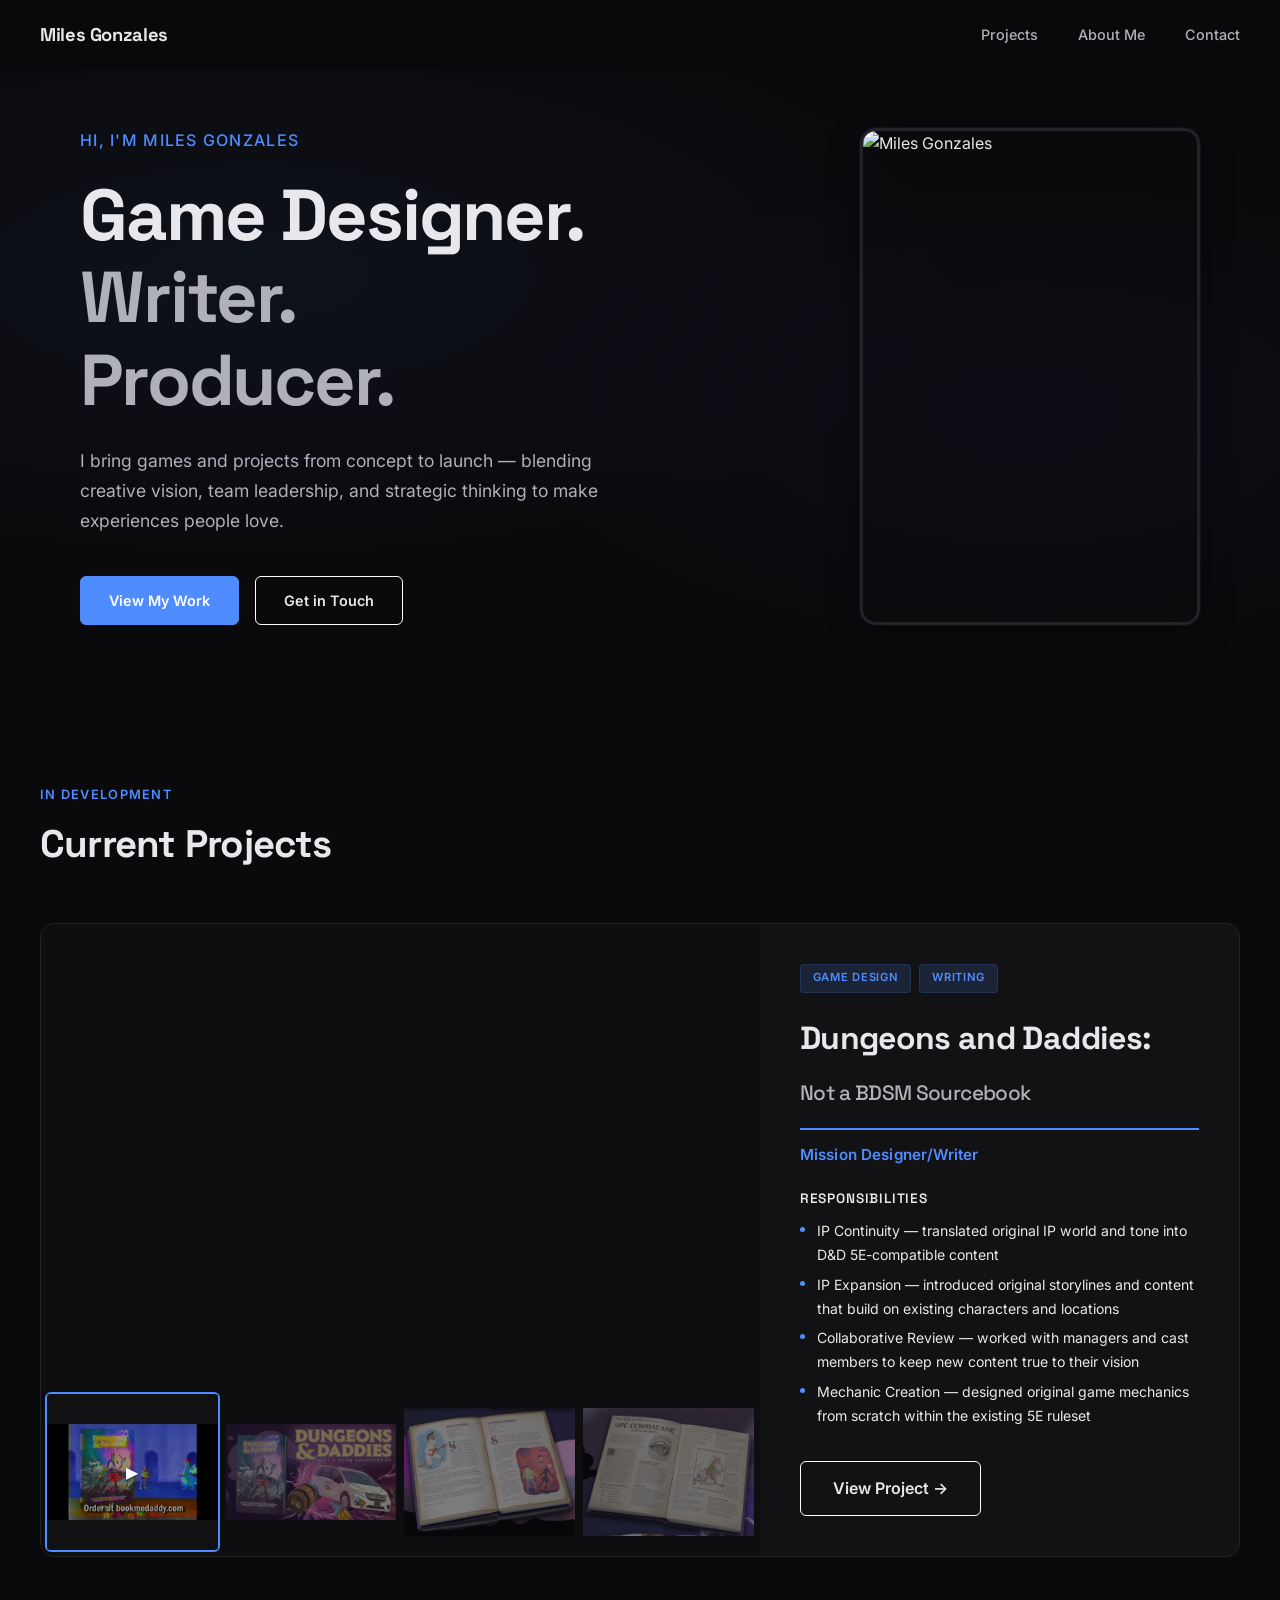
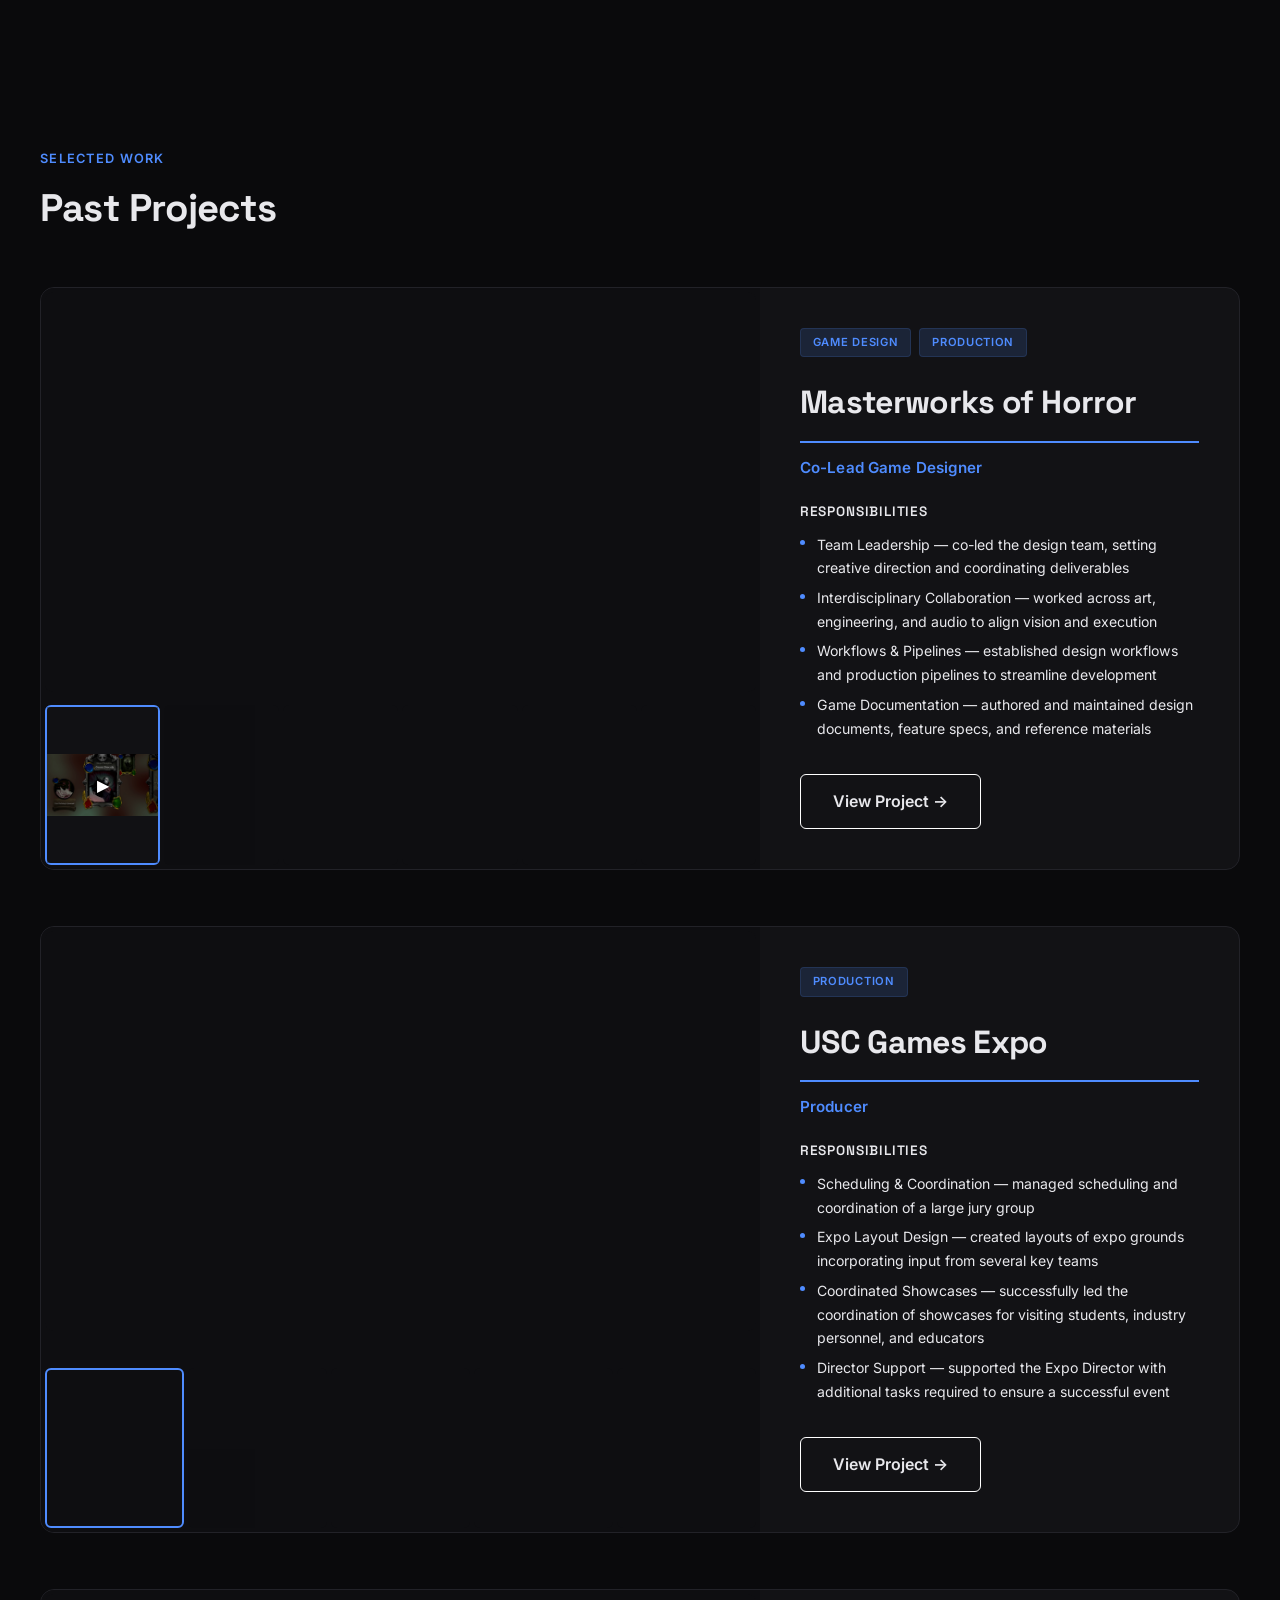
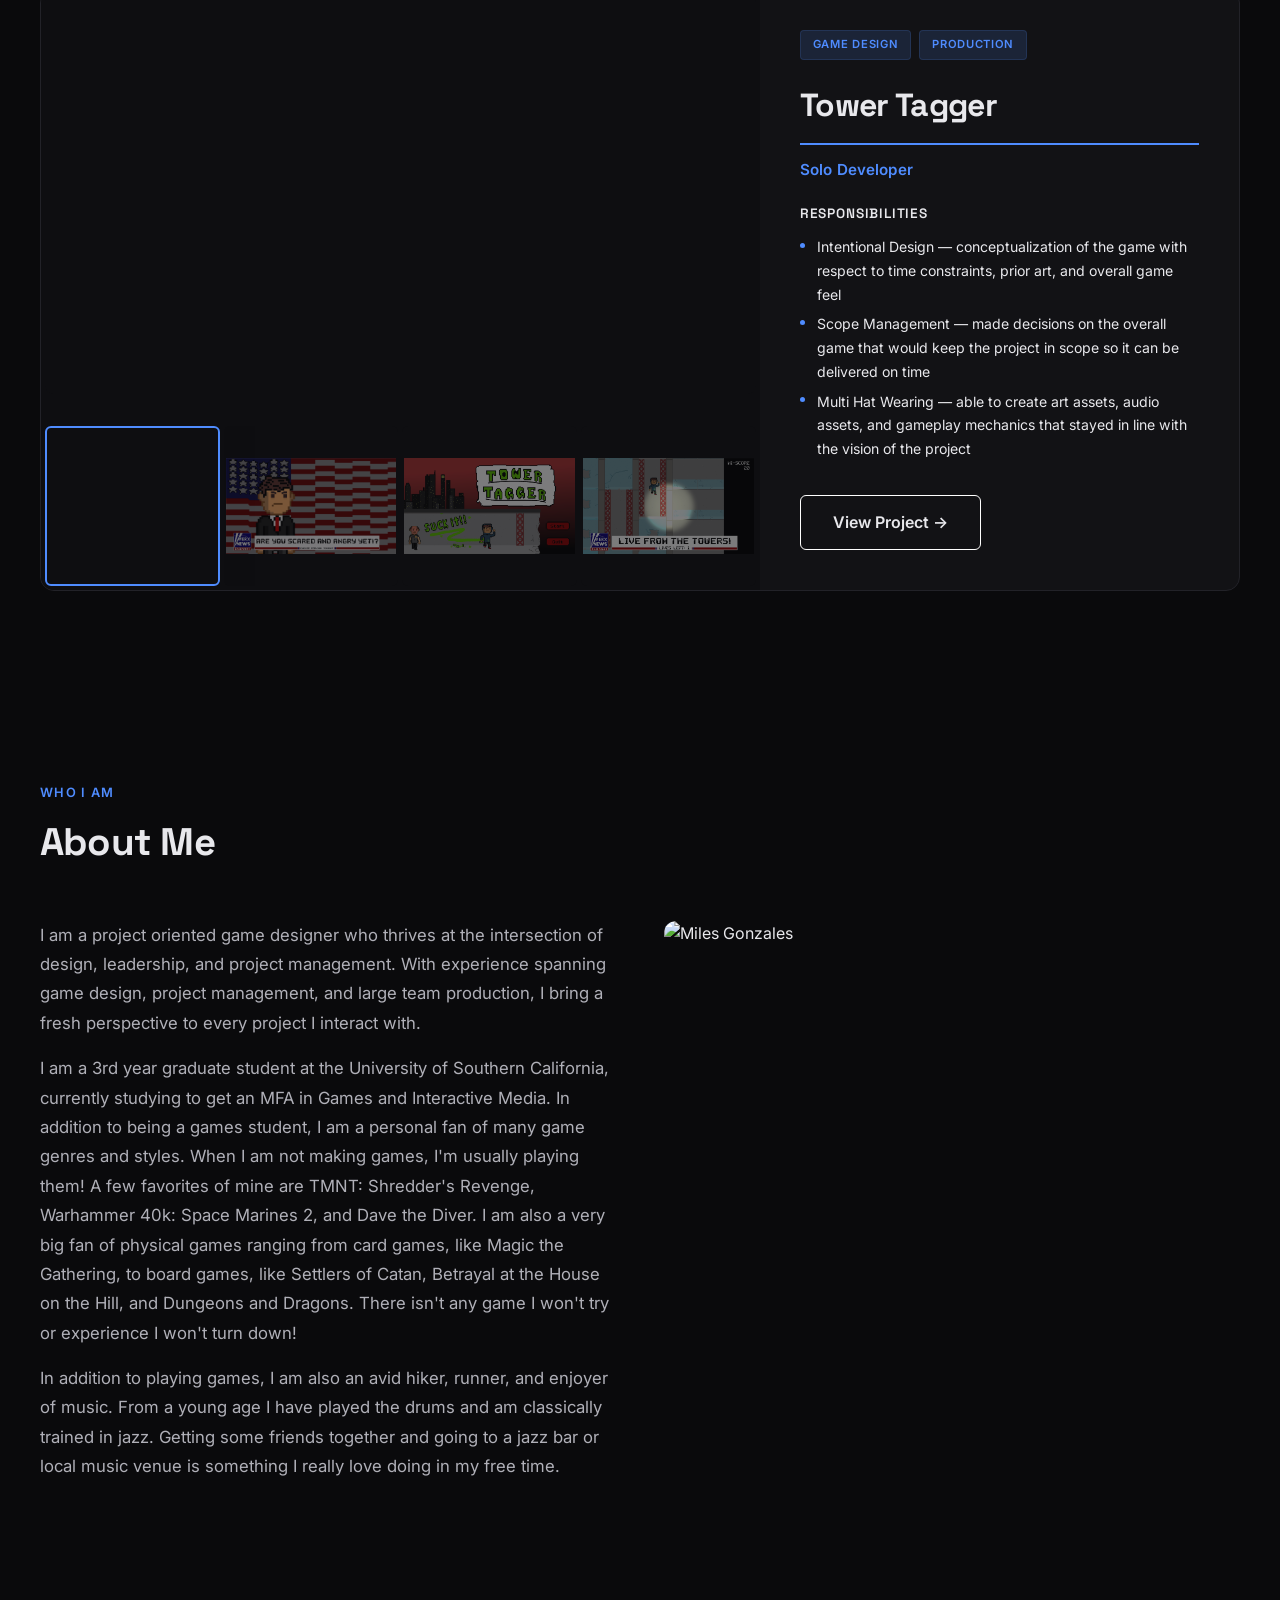
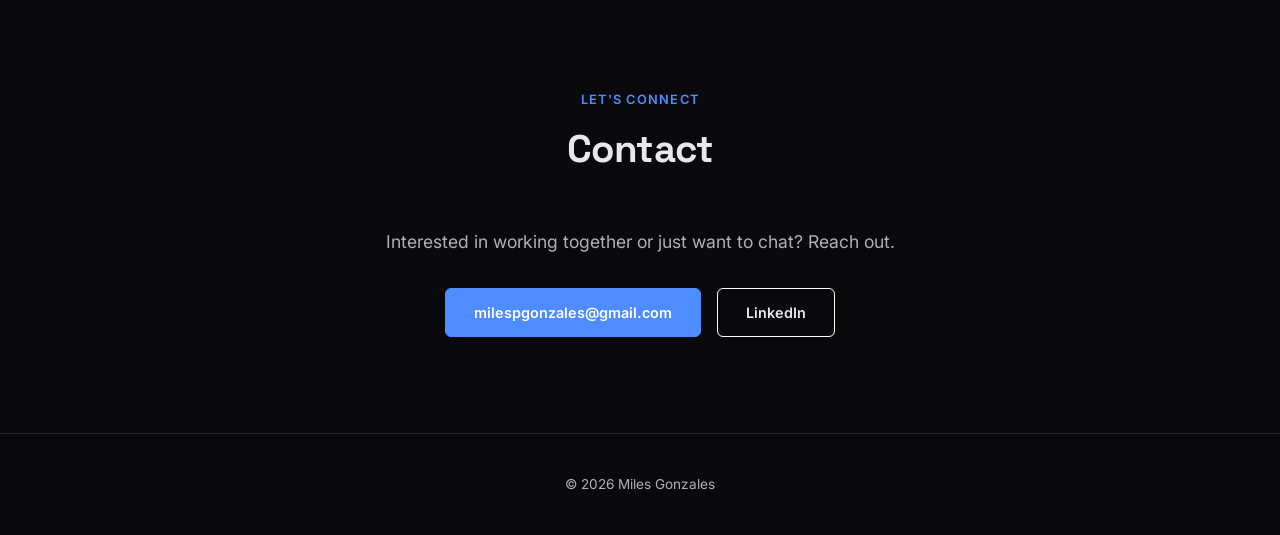
==== commit fcb21fa1: "Added only fights content" ====
--- a/index.html
+++ b/index.html
@@ -54,14 +54,22 @@
 
     <div class="project-list">
 
-      <!-- Project 4 -->
-      <div class="project-card">
-        <div class="project-gallery">
-          <div class="gallery-main">
-            <div class="main-image active" style="background-image: url('Resources/Placeholder/coming-soon.svg');"></div>
-          </div>
-          <div class="gallery-thumbs">
-            <button class="gallery-thumb active" data-img="0" style="background-image: url('Resources/Placeholder/coming-soon.svg');"></button>
+      <!-- Project 4 (hidden for now, not ready to show) -->
+      <div class="project-card is-hidden">
+        <div class="project-gallery">
+          <div class="gallery-main">
+            <video class="main-image active" muted loop playsinline autoplay preload="auto">
+              <source src="Resources/Only%20Fights/Fall%202026%20Pre-Alpha%20Trailer%20V3.mp4" type="video/mp4">
+            </video>
+            <div class="main-image" style="background-image: url('Resources/Only%20Fights/Logo_big.png');"></div>
+            <div class="main-image" style="background-image: url('Resources/Only%20Fights/Convert%20to%20GIF%20project%20-%20October%2002%2C%202026%20at%2015.37.30.gif');"></div>
+          </div>
+          <div class="gallery-thumbs">
+            <button class="gallery-thumb gallery-thumb-video active" data-img="0" style="background-image: url('Resources/Only%20Fights/trailer-first-frame.jpg');">
+              <span class="thumb-play-icon">&#9654;</span>
+            </button>
+            <button class="gallery-thumb" data-img="1" style="background-image: url('Resources/Only%20Fights/Logo_big.png');"></button>
+            <button class="gallery-thumb" data-img="2" style="background-image: url('Resources/Only%20Fights/Convert%20to%20GIF%20project%20-%20October%2002%2C%202026%20at%2015.37.30.gif');"></button>
           </div>
         </div>
         <div class="project-info">
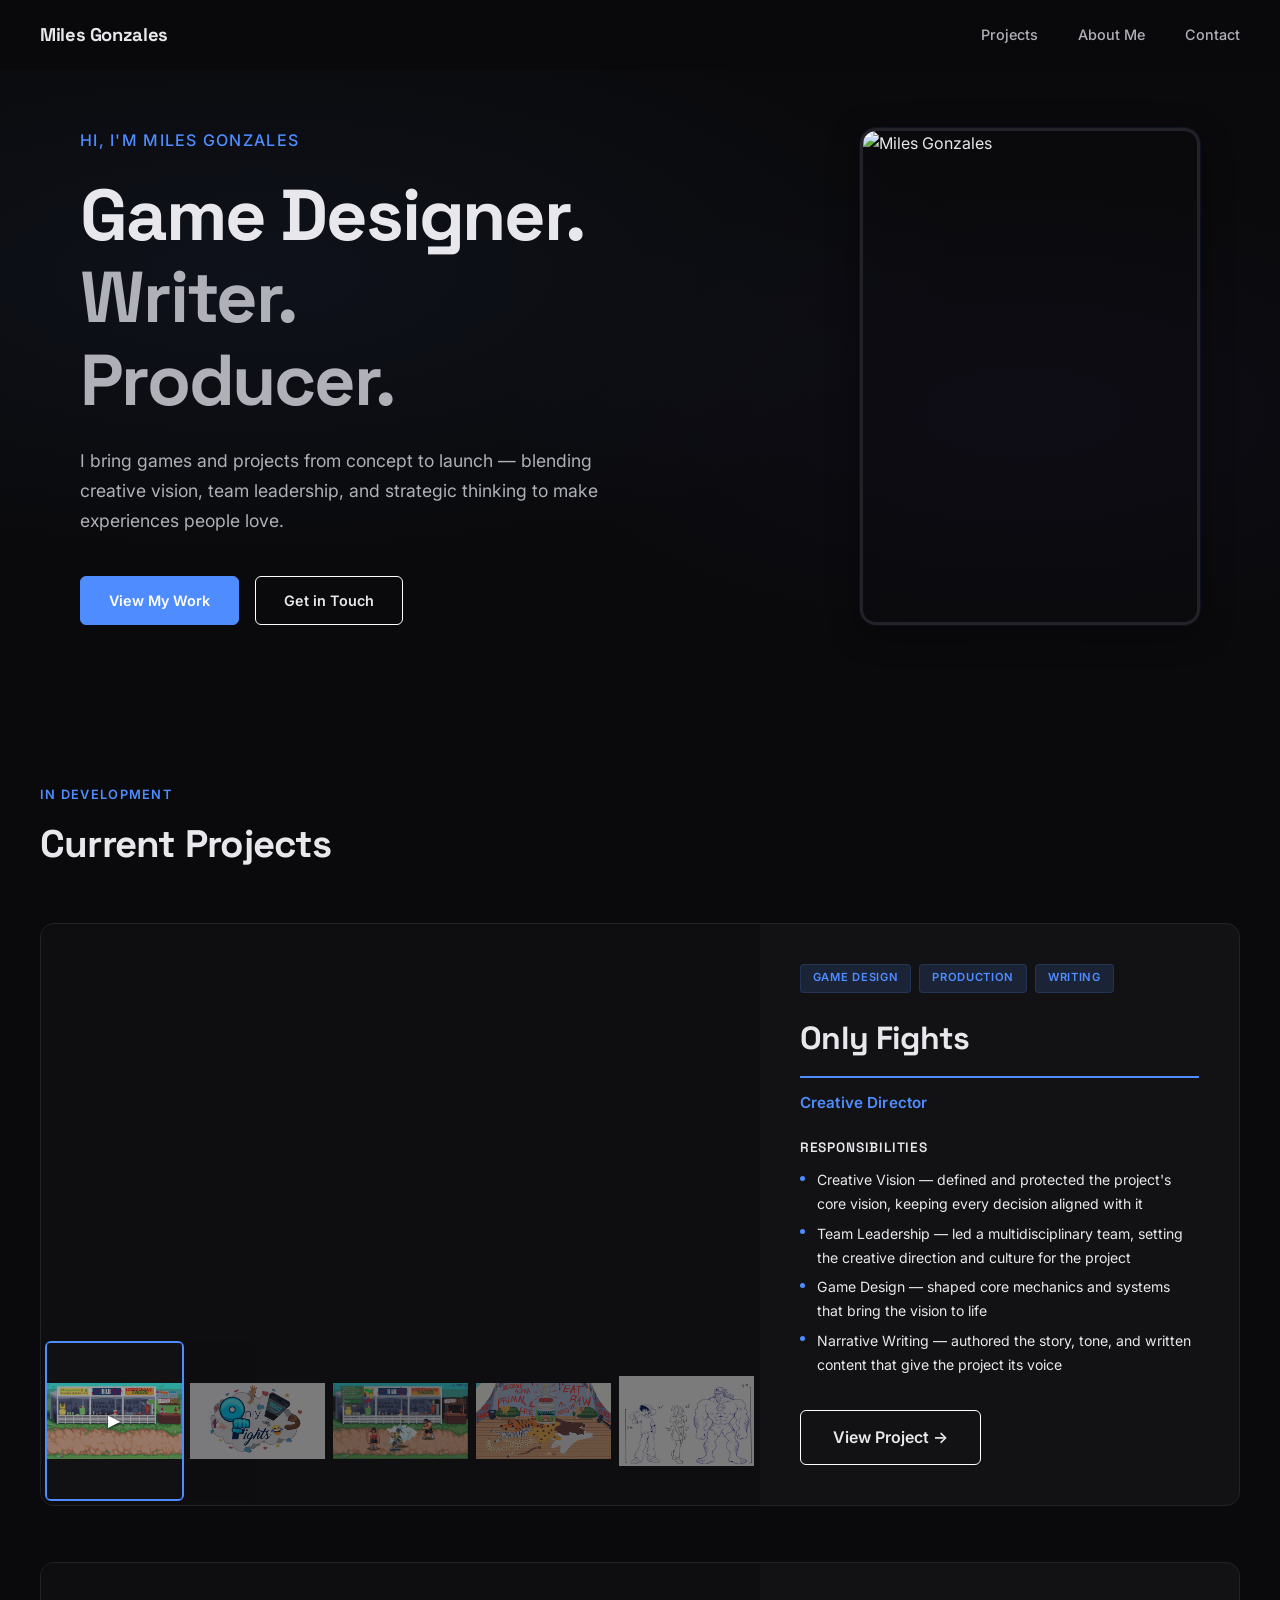
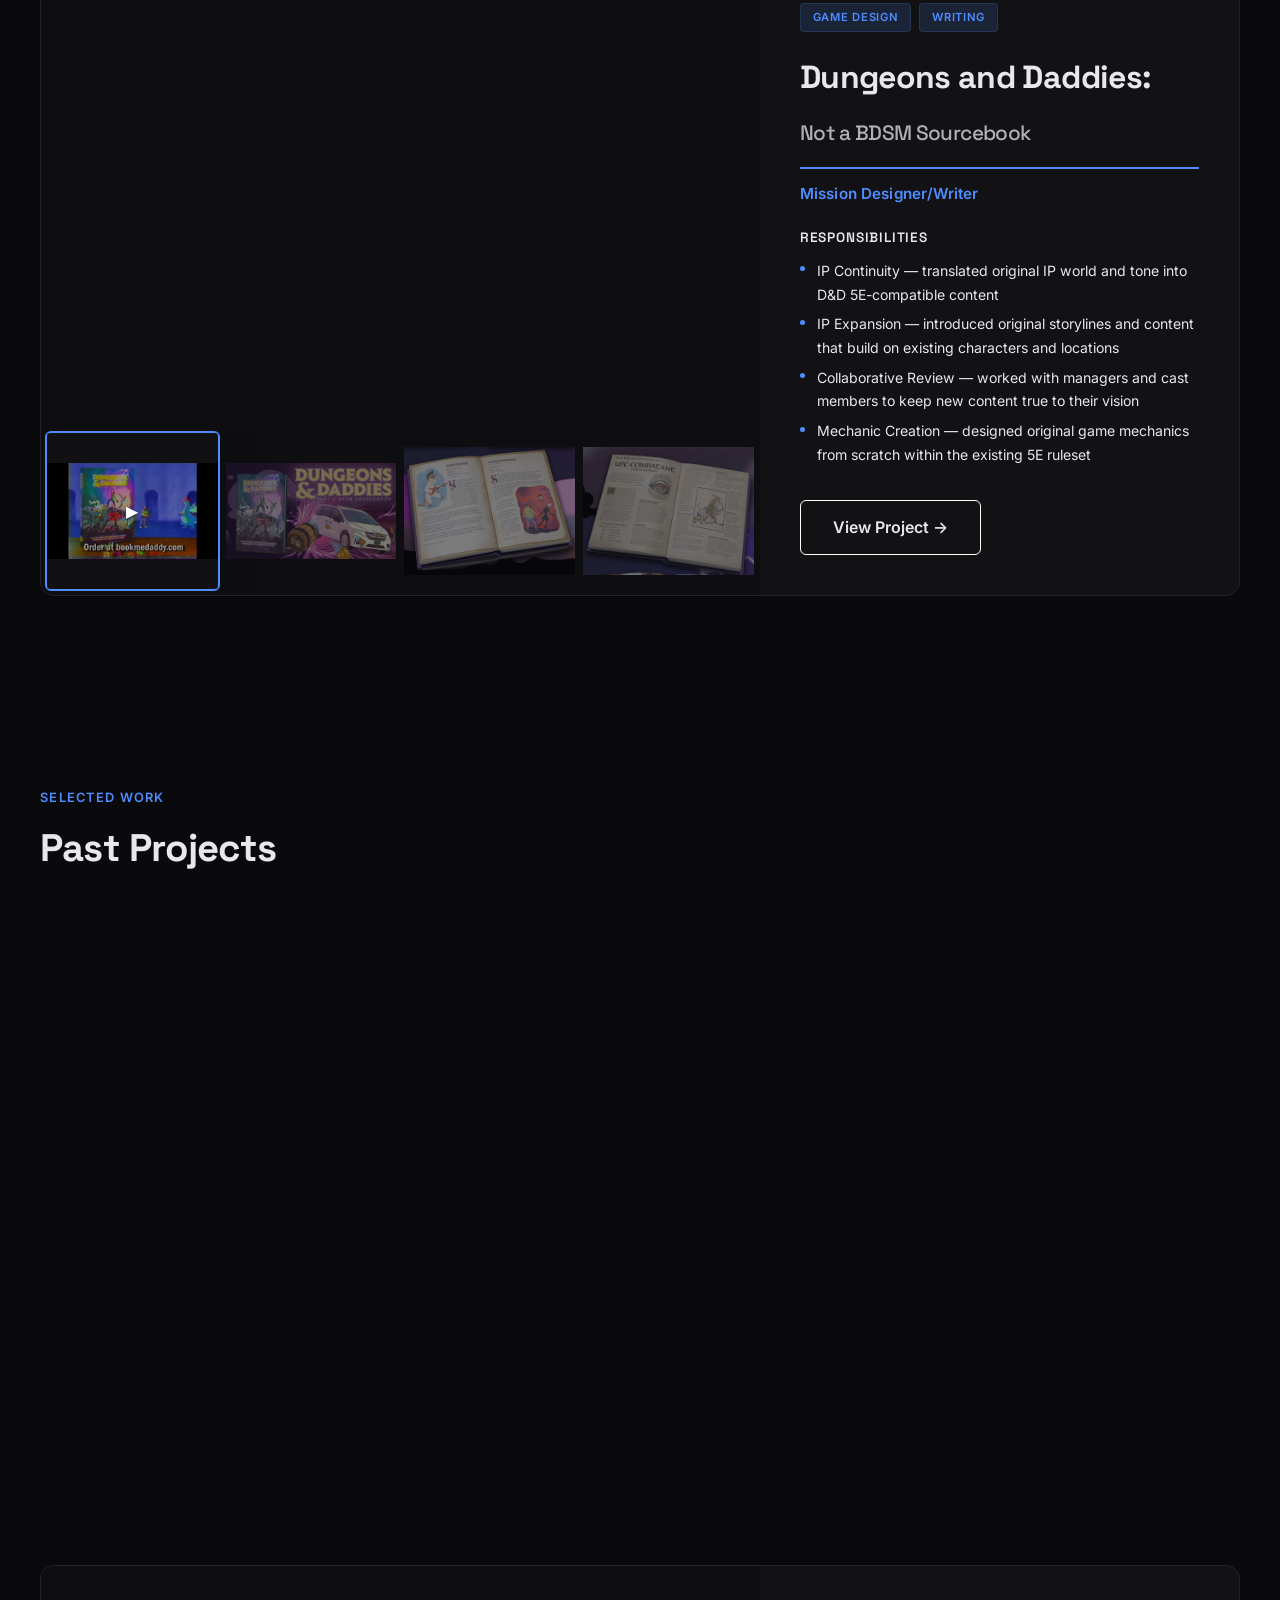
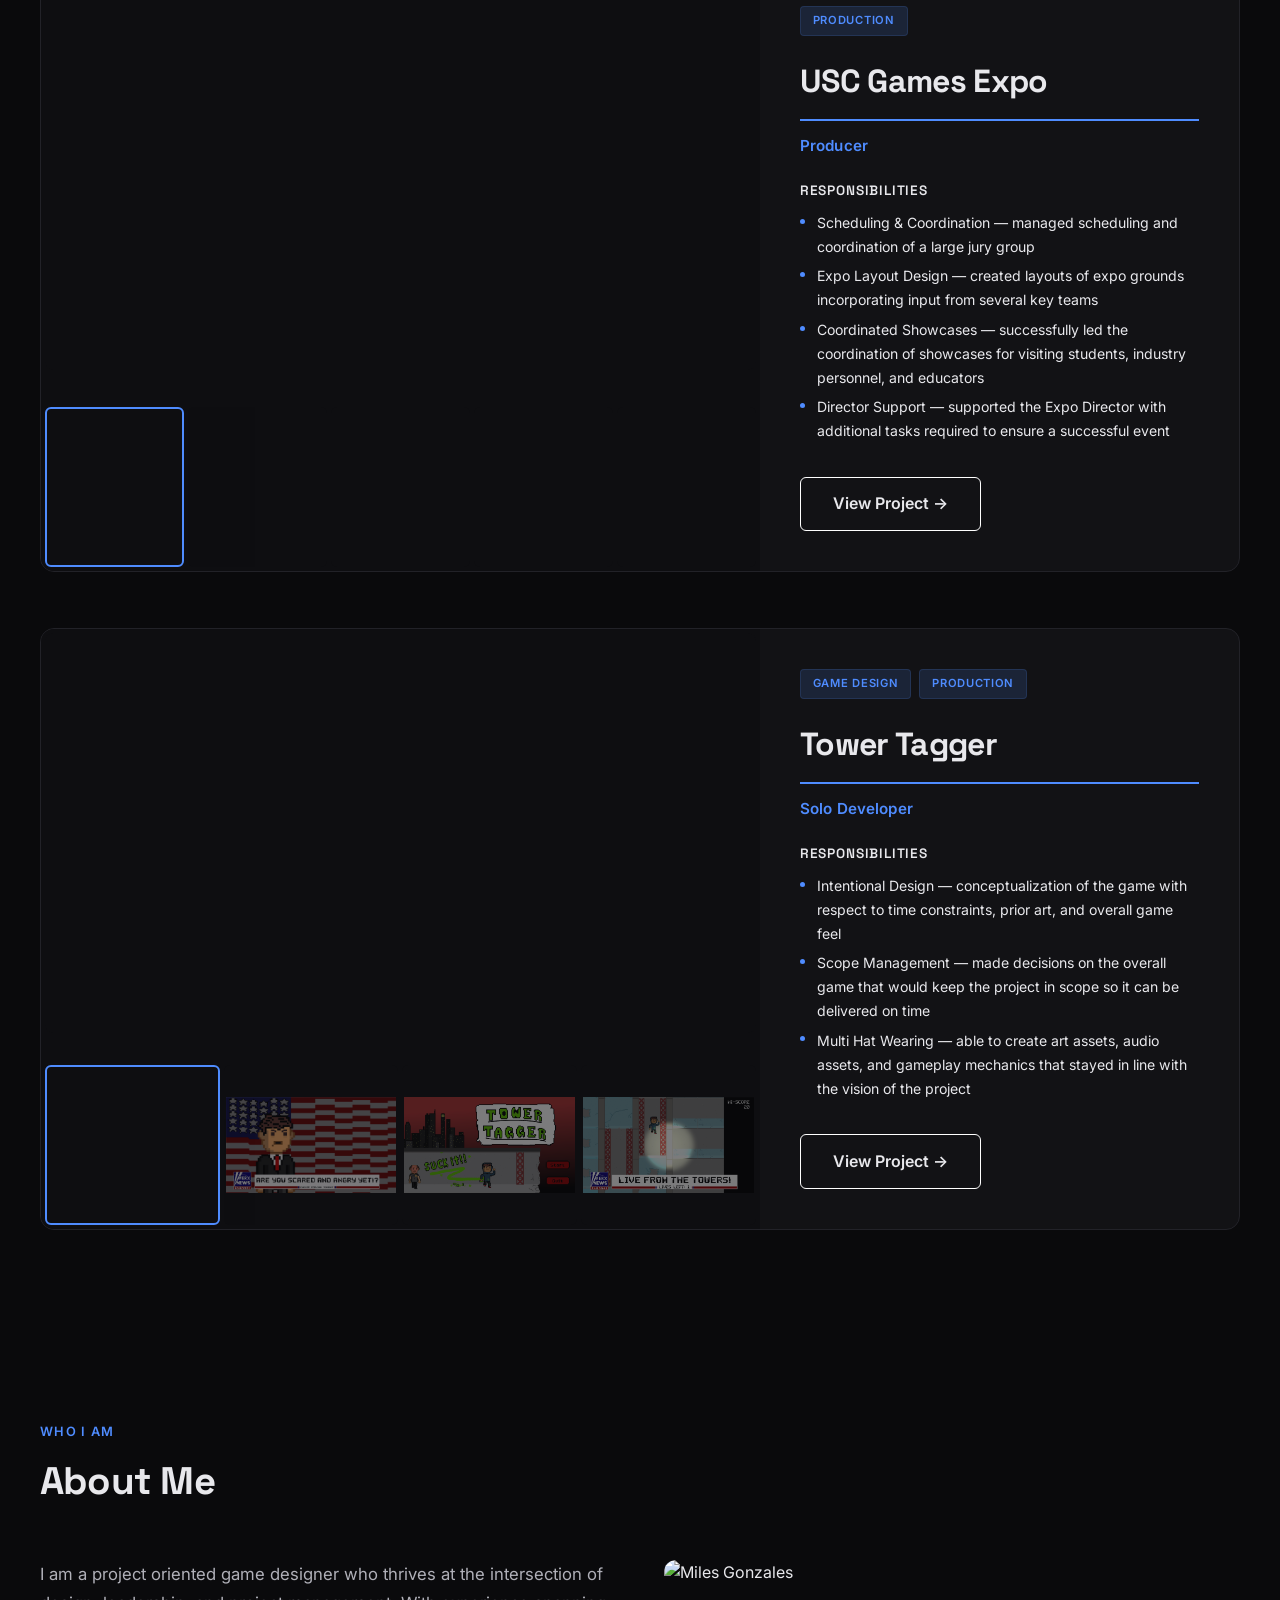
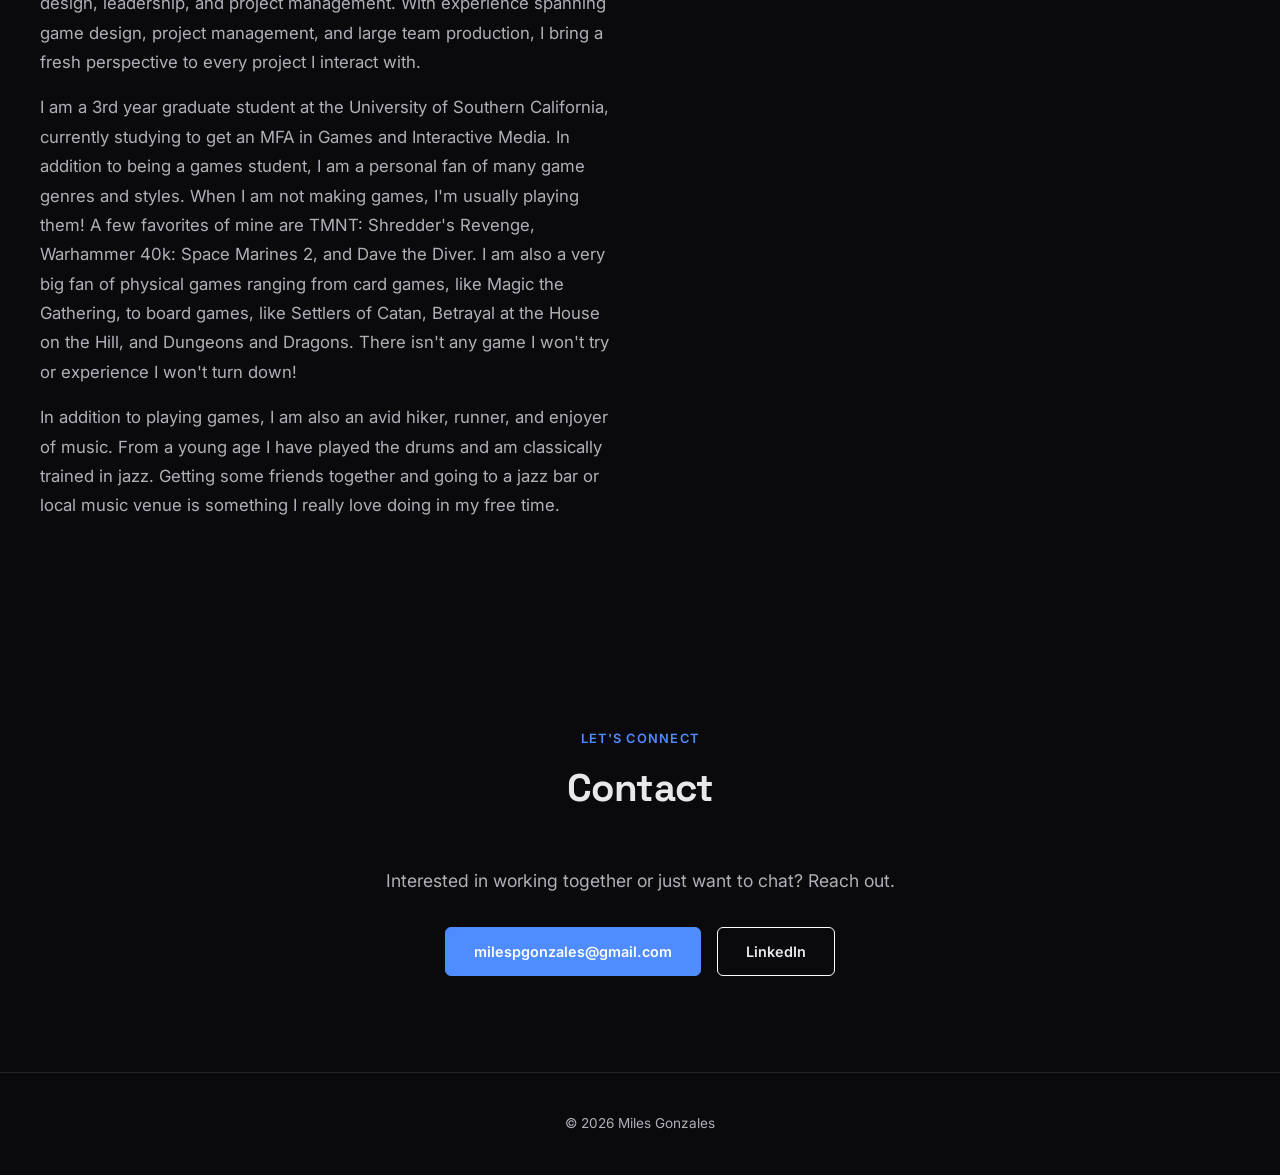
==== commit 1f115437: "Added Only Fights content" ====
--- a/index.html
+++ b/index.html
@@ -54,8 +54,8 @@
 
     <div class="project-list">
 
-      <!-- Project 4 (hidden for now, not ready to show) -->
-      <div class="project-card is-hidden">
+      <!-- Project 4 -->
+      <div class="project-card">
         <div class="project-gallery">
           <div class="gallery-main">
             <video class="main-image active" muted loop playsinline autoplay preload="auto">
@@ -63,6 +63,8 @@
             </video>
             <div class="main-image" style="background-image: url('Resources/Only%20Fights/Logo_big.png');"></div>
             <div class="main-image" style="background-image: url('Resources/Only%20Fights/Convert%20to%20GIF%20project%20-%20October%2002%2C%202026%20at%2015.37.30.gif');"></div>
+            <div class="main-image" style="background-image: url('Resources/Only%20Fights/Primal%20Man%20VIP.png');"></div>
+            <div class="main-image" style="background-image: url('Resources/Only%20Fights/10-3-2026_onlyfights_heightchart.png');"></div>
           </div>
           <div class="gallery-thumbs">
             <button class="gallery-thumb gallery-thumb-video active" data-img="0" style="background-image: url('Resources/Only%20Fights/trailer-first-frame.jpg');">
@@ -70,6 +72,8 @@
             </button>
             <button class="gallery-thumb" data-img="1" style="background-image: url('Resources/Only%20Fights/Logo_big.png');"></button>
             <button class="gallery-thumb" data-img="2" style="background-image: url('Resources/Only%20Fights/Convert%20to%20GIF%20project%20-%20October%2002%2C%202026%20at%2015.37.30.gif');"></button>
+            <button class="gallery-thumb" data-img="3" style="background-image: url('Resources/Only%20Fights/Primal%20Man%20VIP.png');"></button>
+            <button class="gallery-thumb" data-img="4" style="background-image: url('Resources/Only%20Fights/10-3-2026_onlyfights_heightchart.png');"></button>
           </div>
         </div>
         <div class="project-info">
@@ -82,10 +86,10 @@
           <p class="project-role">Creative Director</p>
           <h5>Responsibilities</h5>
           <ul>
-            <li>Lorem Ipsum &mdash; dolor sit amet, consectetur adipiscing elit, sed do eiusmod tempor incididunt ut labore</li>
-            <li>Lorem Ipsum &mdash; ut enim ad minim veniam, quis nostrud exercitation ullamco laboris nisi ut aliquip</li>
-            <li>Lorem Ipsum &mdash; duis aute irure dolor in reprehenderit in voluptate velit esse cillum dolore</li>
-            <li>Lorem Ipsum &mdash; excepteur sint occaecat cupidatat non proident, sunt in culpa qui officia deserunt</li>
+            <li>Creative Vision &mdash; defined and protected the project's core vision, keeping every decision aligned with it</li>
+            <li>Team Leadership &mdash; led a multidisciplinary team, setting the creative direction and culture for the project</li>
+            <li>Game Design &mdash; shaped core mechanics and systems that bring the vision to life</li>
+            <li>Narrative Writing &mdash; authored the story, tone, and written content that give the project its voice</li>
           </ul>
           <a href="pages/only-fights.html" class="btn btn-outline btn-sm">View Project &rarr;</a>
         </div>
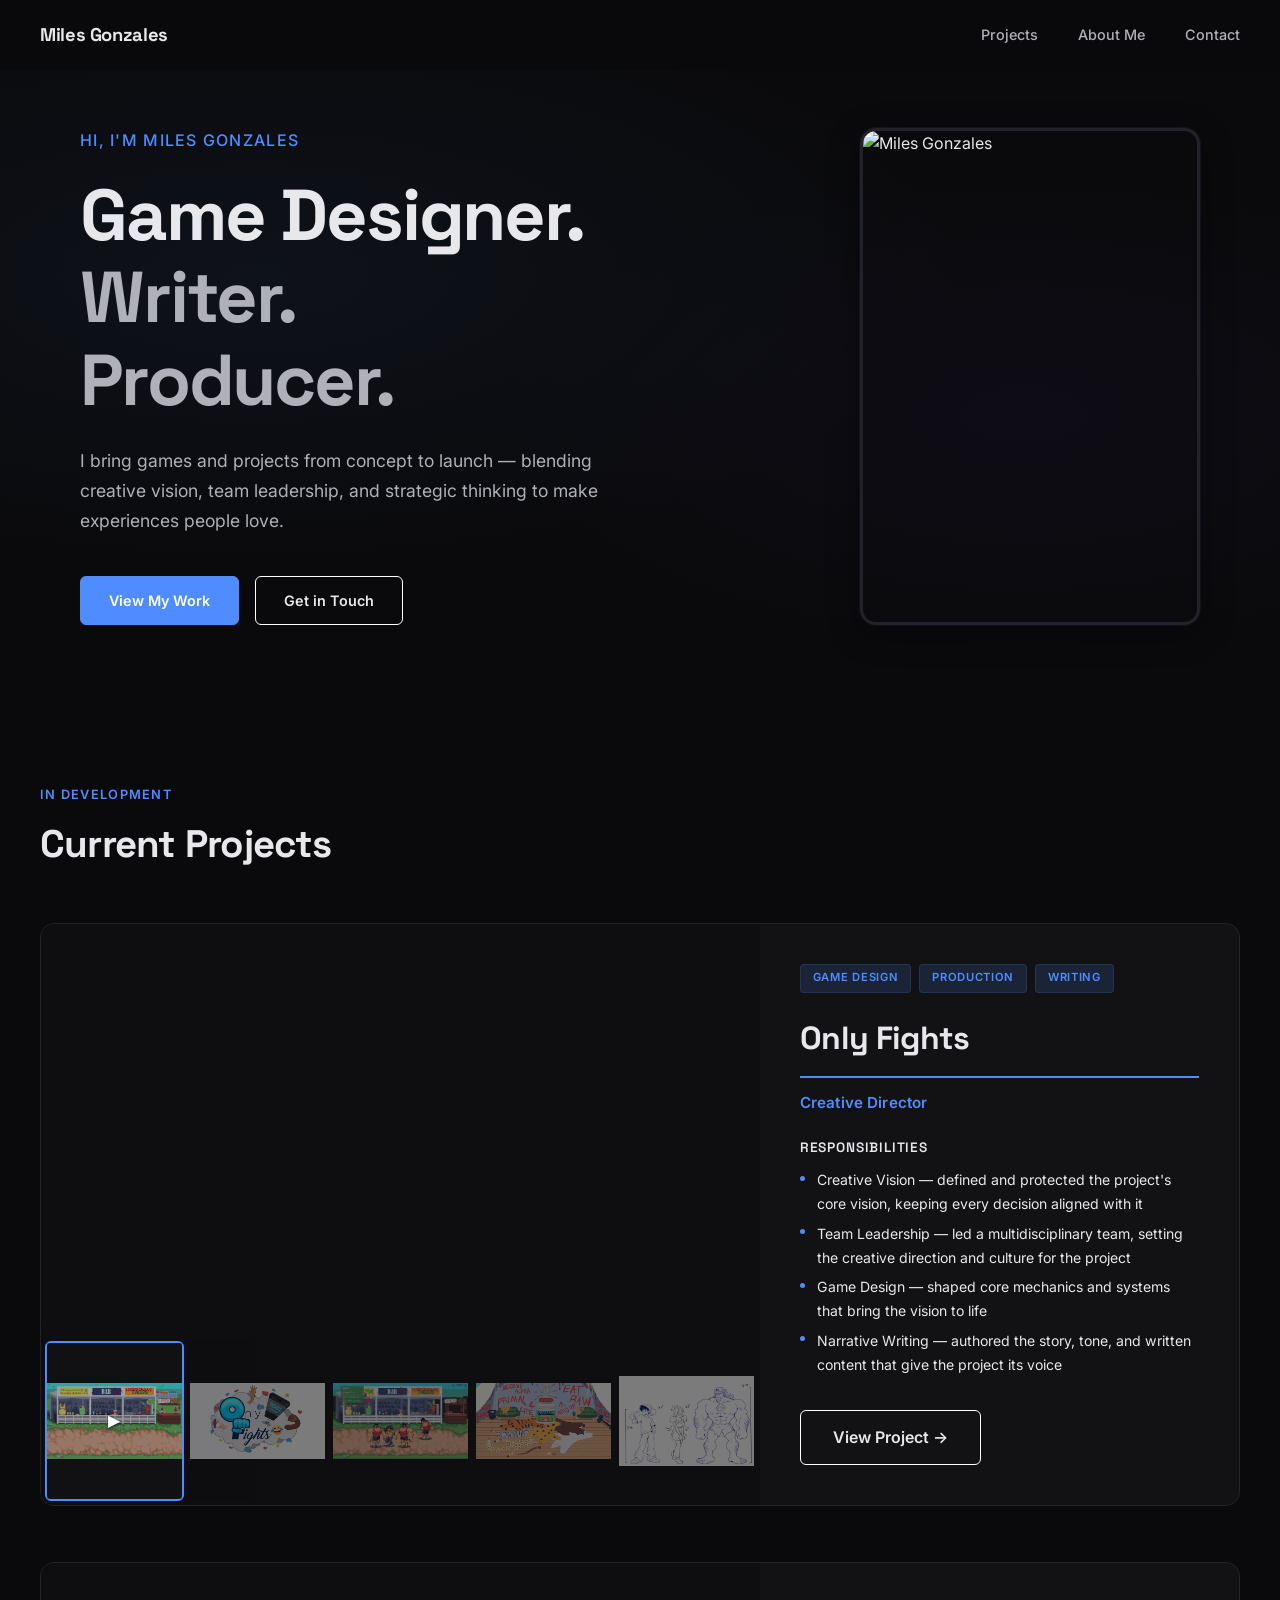
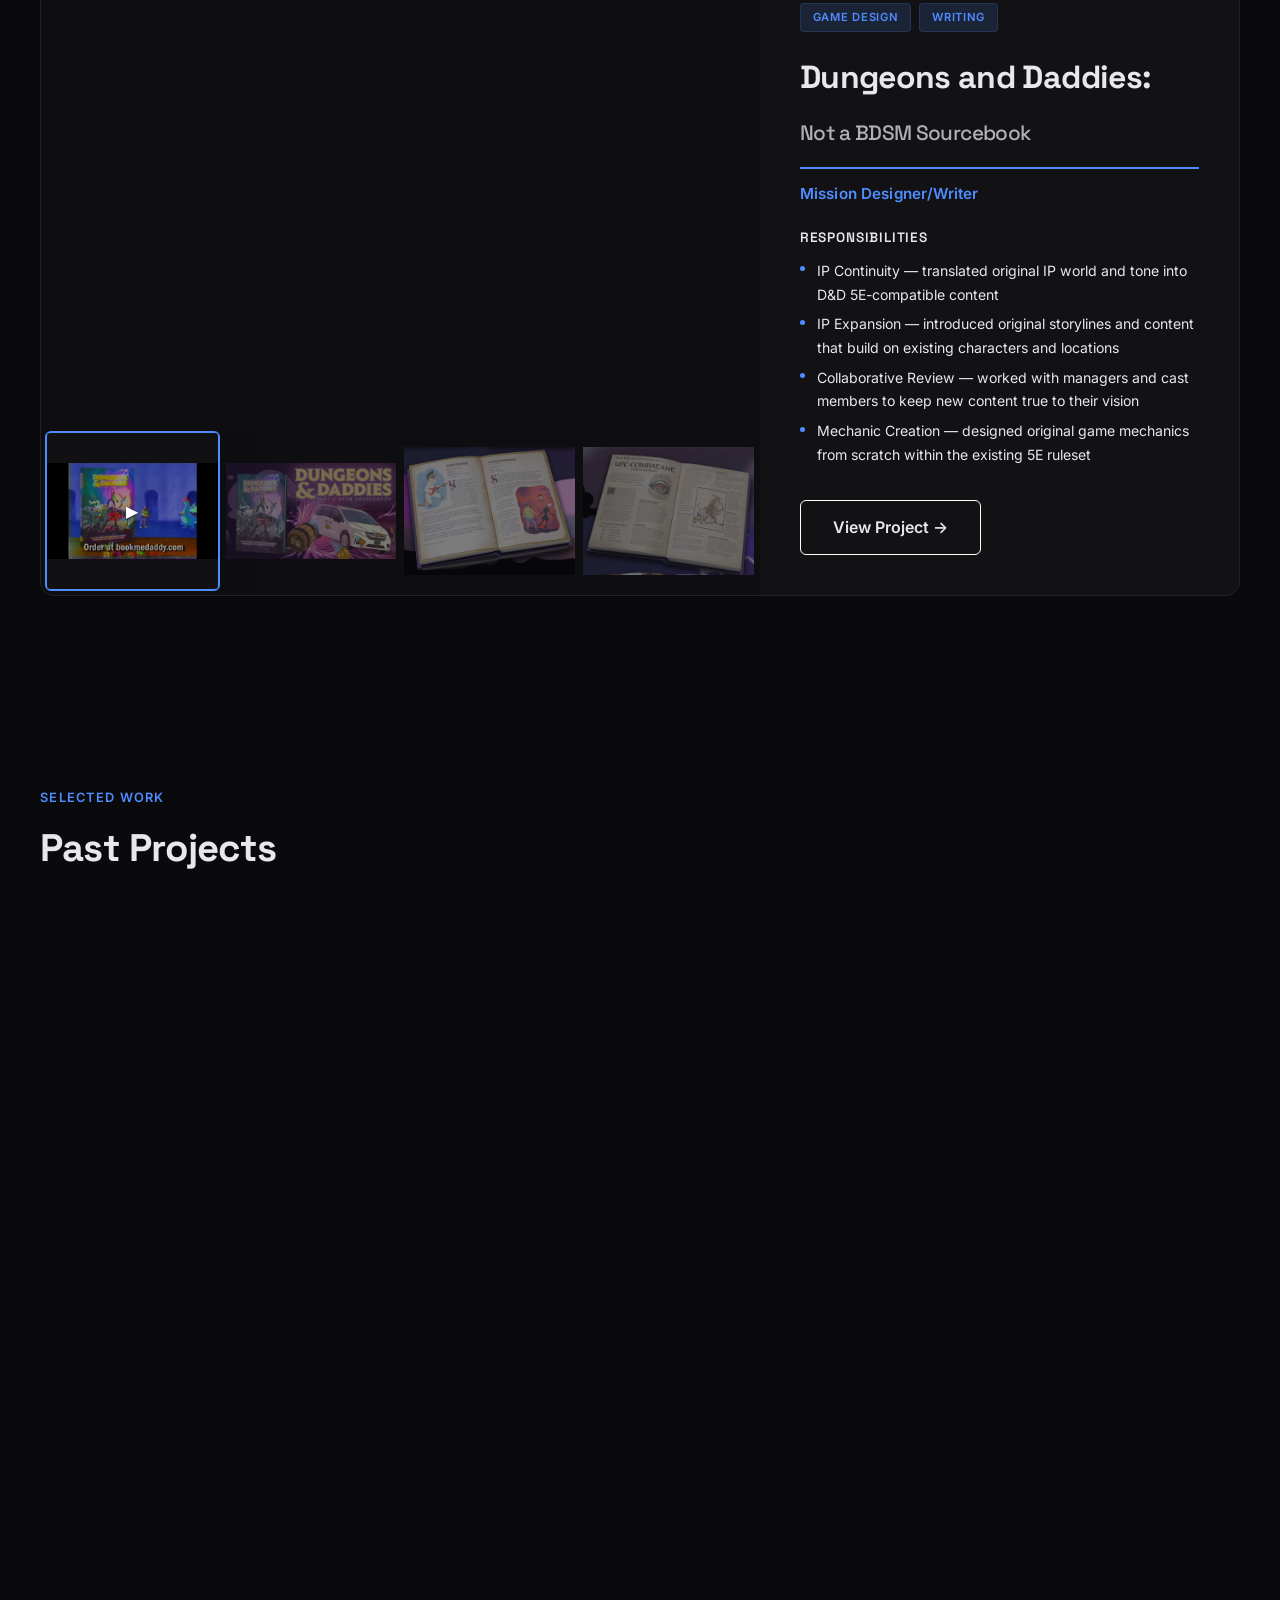
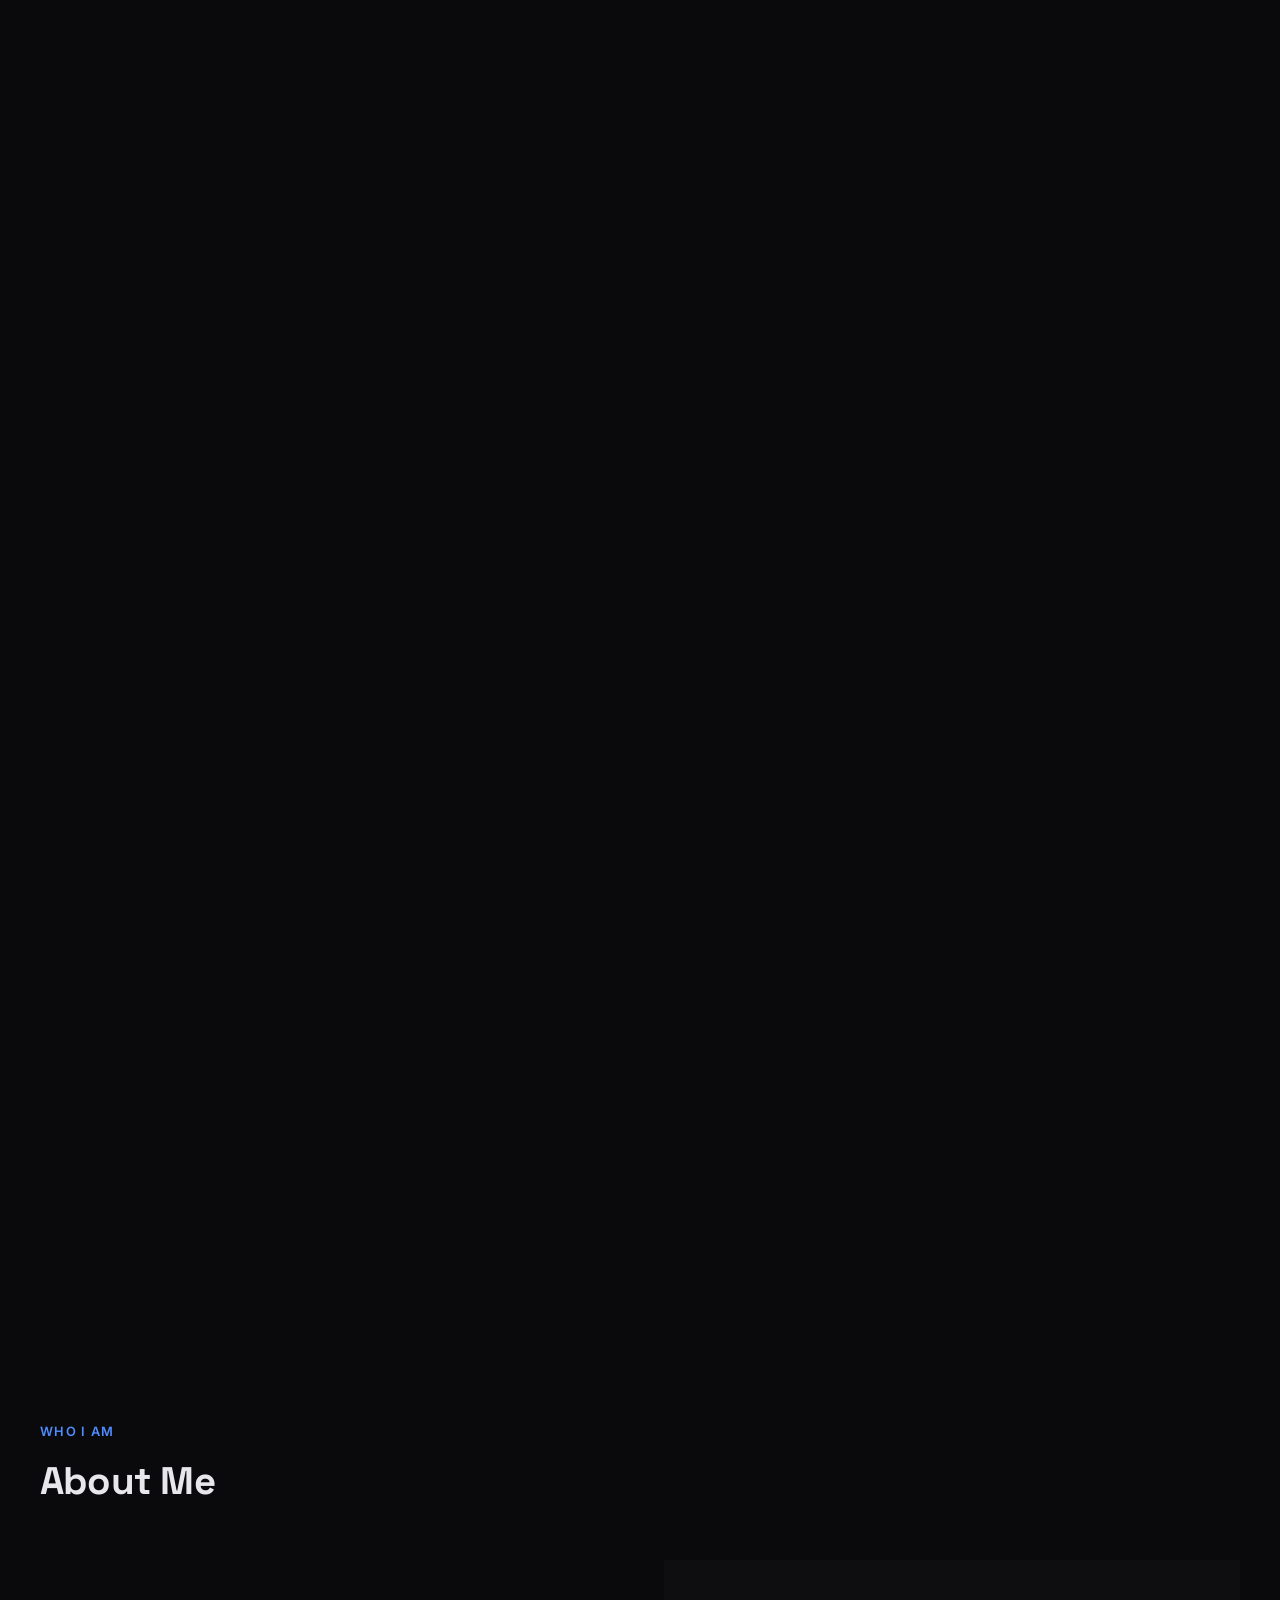
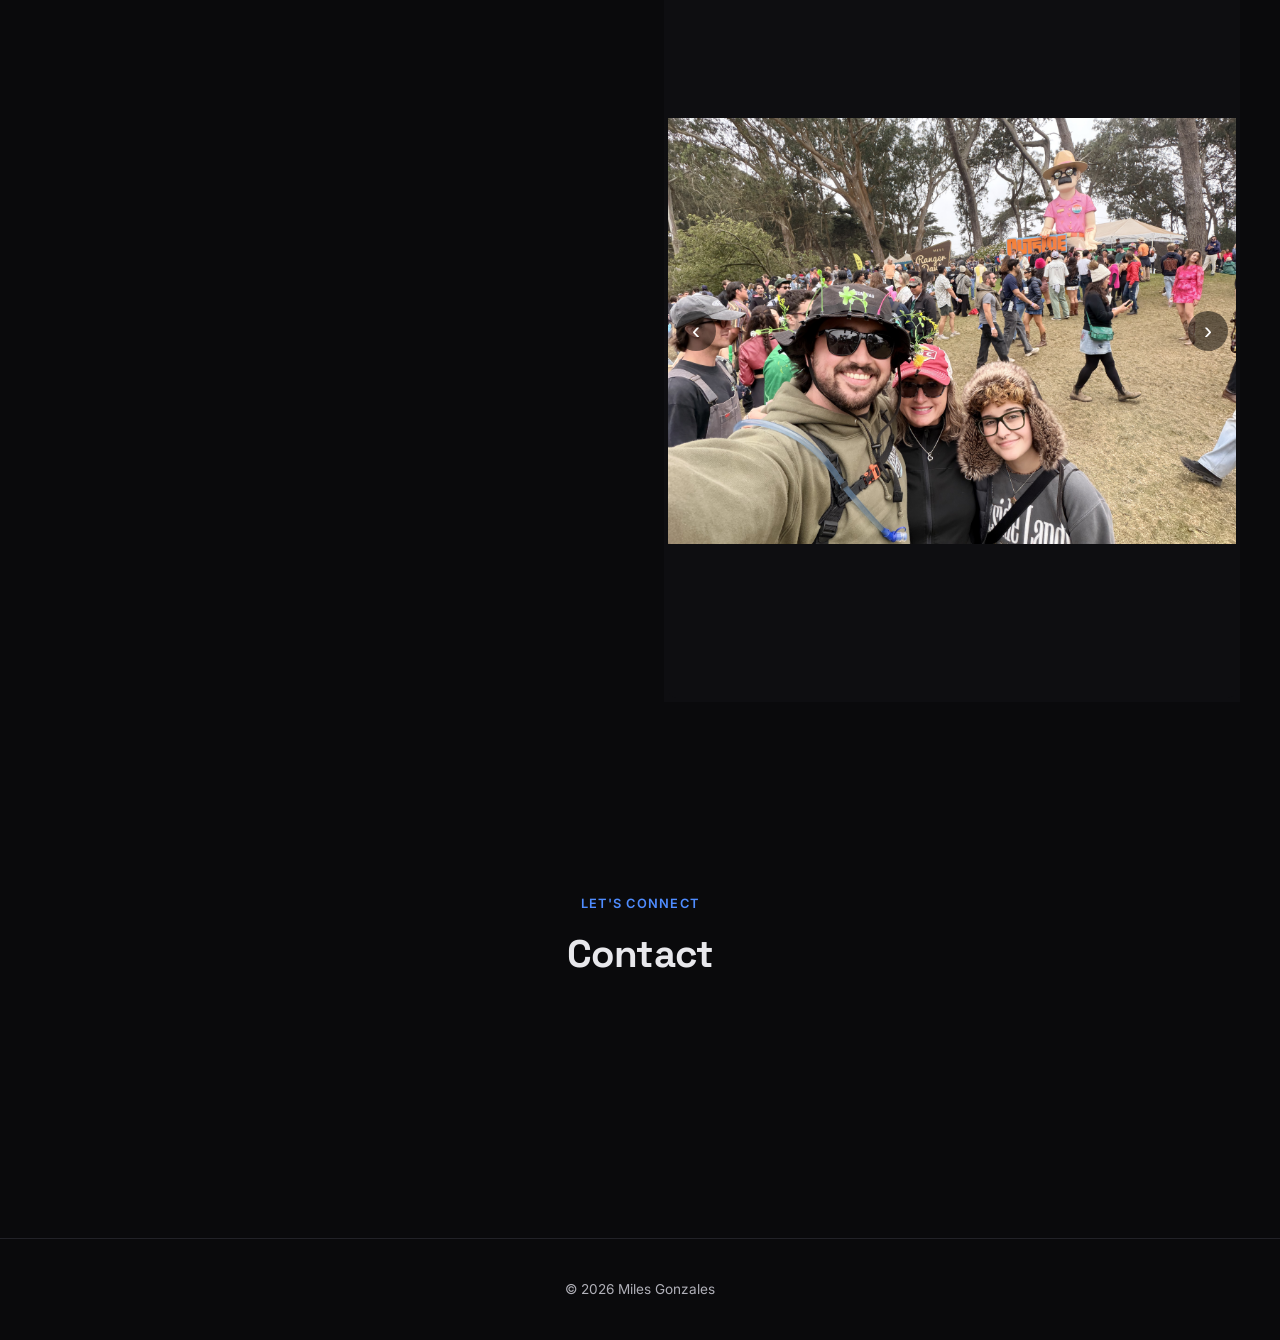
==== commit 575a4f20: "Added changes to Only Fights and About Me" ====
--- a/index.html
+++ b/index.html
@@ -262,12 +262,26 @@
     <h3 class="section-title">About Me</h3>
     <div class="about-grid">
       <div class="about-text">
-        <p>I am a project oriented game designer who thrives at the intersection of design, leadership, and project management. With experience spanning game design, project management, and large team production, I bring a fresh perspective to every project I interact with.</p>
-        <p>I am a 3rd year graduate student at the University of Southern California, currently studying to get an MFA in Games and Interactive Media. In addition to being a games student, I am a personal fan of many game genres and styles. When I am not making games, I'm usually playing them! A few favorites of mine are TMNT: Shredder's Revenge, Warhammer 40k: Space Marines 2, and Dave the Diver. I am also a very big fan of physical games ranging from card games, like Magic the Gathering, to board games, like Settlers of Catan, Betrayal at the House on the Hill, and Dungeons and Dragons. There isn't any game I won't try or experience I won't turn down!</p>
-        <p>In addition to playing games, I am also an avid hiker, runner, and enjoyer of music. From a young age I have played the drums and am classically trained in jazz. Getting some friends together and going to a jazz bar or local music venue is something I really love doing in my free time.</p>
-      </div>
-      <div class="about-photo">
-        <img src="Headshot.jpg" alt="Miles Gonzales">
+        <p>I am a project-oriented game designer who thrives at the intersection of design, storytelling, and production. With experience spanning game design, game writing, and production, I bring a fresh perspective to every project I interact with.</p>
+        <p>I am currently a 3rd year graduate student at the University of Southern California, pursuing a Master of Fine Arts in Games and Interactive Media.</p>
+        <h4 style="font-family: var(--font-display); font-size: 1.15rem; font-weight: 600; margin: 1.5rem 0 0.5rem; color: var(--text);">Outside of Work</h4>
+        <p>In addition to making games, I am also a personal fan of many game genres and styles. A few of my favorites are TMNT: Shredder's Revenge, Warhammer 40k: Space Marines 2, and Helldivers 2. I am also an avid player of tabletop and card games! I love playing Magic: The Gathering with my friends on the weekends or Dungeons and Dragons when our schedules can line up for it. If not, I am always down to play something else like Settlers of Catan, Betrayal at the House on the Hill, or any other game someone brings over.</p>
+        <p>There is not a game I won't try or an experience I will turn down!</p>
+        <p>In addition to games, I love to go to music events and festivals, spend time with my girlfriend, and attend sports games. I grew up in San Jose, California, so I am a lifelong fan of the San Jose Sharks and Las Vegas Raiders. When not at games, I love exploring new music and venues around Los Angeles with friends.</p>
+      </div>
+      <div class="project-gallery about-carousel">
+      <div class="gallery-main" style="aspect-ratio: auto; flex: 1; min-height: 360px;">
+        <div class="main-image active" style="background-image: url('Headshot.jpg');"></div>
+        <div class="main-image" style="background-image: url('Resources/About/IMG_0137.png');"></div>
+        <div class="main-image" style="background-image: url('Resources/About/IMG_0265.png');"></div>
+        <div class="main-image" style="background-image: url('Resources/About/IMG_6651.png');"></div>
+        <div class="main-image" style="background-image: url('Resources/About/IMG_8009.png');"></div>
+        <div class="main-image" style="background-image: url('Resources/About/IMG_9954.png');"></div>
+        <div class="main-image" style="background-image: url('Resources/About/IMG_7844.jpg');"></div>
+        <div class="main-image" style="background-image: url('Resources/About/IMG_4283_Original%20(1).jpg');"></div>
+        <button class="about-carousel-arrow about-carousel-prev" aria-label="Previous photo" onclick="aboutCarouselStep(-1)">&lsaquo;</button>
+        <button class="about-carousel-arrow about-carousel-next" aria-label="Next photo" onclick="aboutCarouselStep(1)">&rsaquo;</button>
+      </div>
       </div>
     </div>
   </section>
@@ -288,5 +302,27 @@
   </footer>
 
   <script src="script.js"></script>
+  <script>
+    (function () {
+      const slides = document.querySelectorAll('.about-carousel .main-image');
+      let current = 0;
+
+      slides.forEach(s => {
+        const match = s.style.backgroundImage.match(/url\(["']?(.*?)["']?\)/);
+        if (match) new Image().src = match[1];
+      });
+
+      function show(index) {
+        slides.forEach((s, i) => s.classList.toggle('active', i === index));
+        current = index;
+      }
+
+      window.aboutCarouselStep = function (dir) {
+        show((current + dir + slides.length) % slides.length);
+      };
+
+      setInterval(() => window.aboutCarouselStep(1), 3000);
+    })();
+  </script>
 </body>
 </html>
--- a/styles.css
+++ b/styles.css
@@ -529,6 +529,32 @@
   object-fit: cover;
 }
 
+.about-carousel .main-image {
+  transition: opacity 1s ease;
+}
+
+.about-carousel-arrow {
+  position: absolute;
+  top: 50%;
+  transform: translateY(-50%);
+  z-index: 2;
+  width: 40px;
+  height: 40px;
+  border-radius: 50%;
+  border: none;
+  background: rgba(0, 0, 0, 0.5);
+  color: #fff;
+  font-size: 1.5rem;
+  line-height: 1;
+  cursor: pointer;
+  transition: background 0.2s;
+}
+.about-carousel-arrow:hover {
+  background: rgba(0, 0, 0, 0.8);
+}
+.about-carousel-prev { left: 0.5rem; }
+.about-carousel-next { right: 0.5rem; }
+
 .about-text p {
   color: var(--text-muted);
   font-size: 1.05rem;
